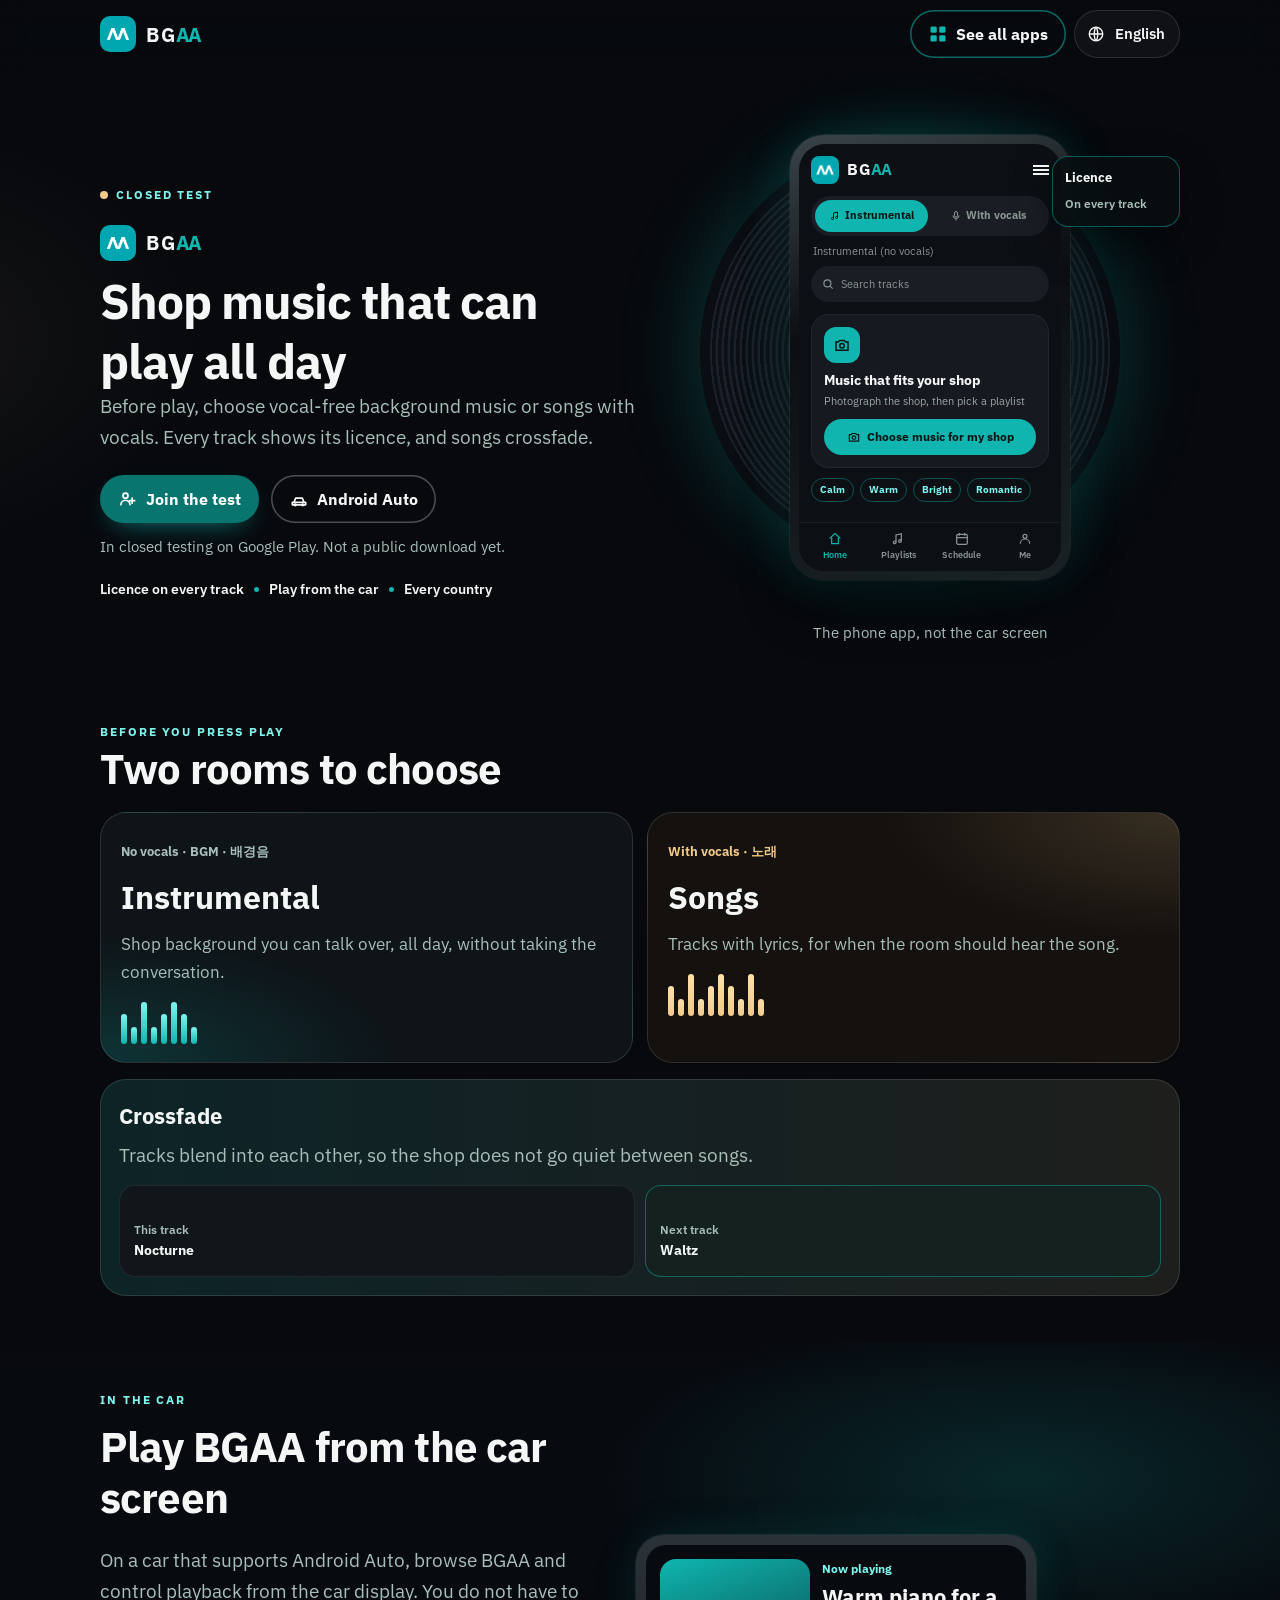
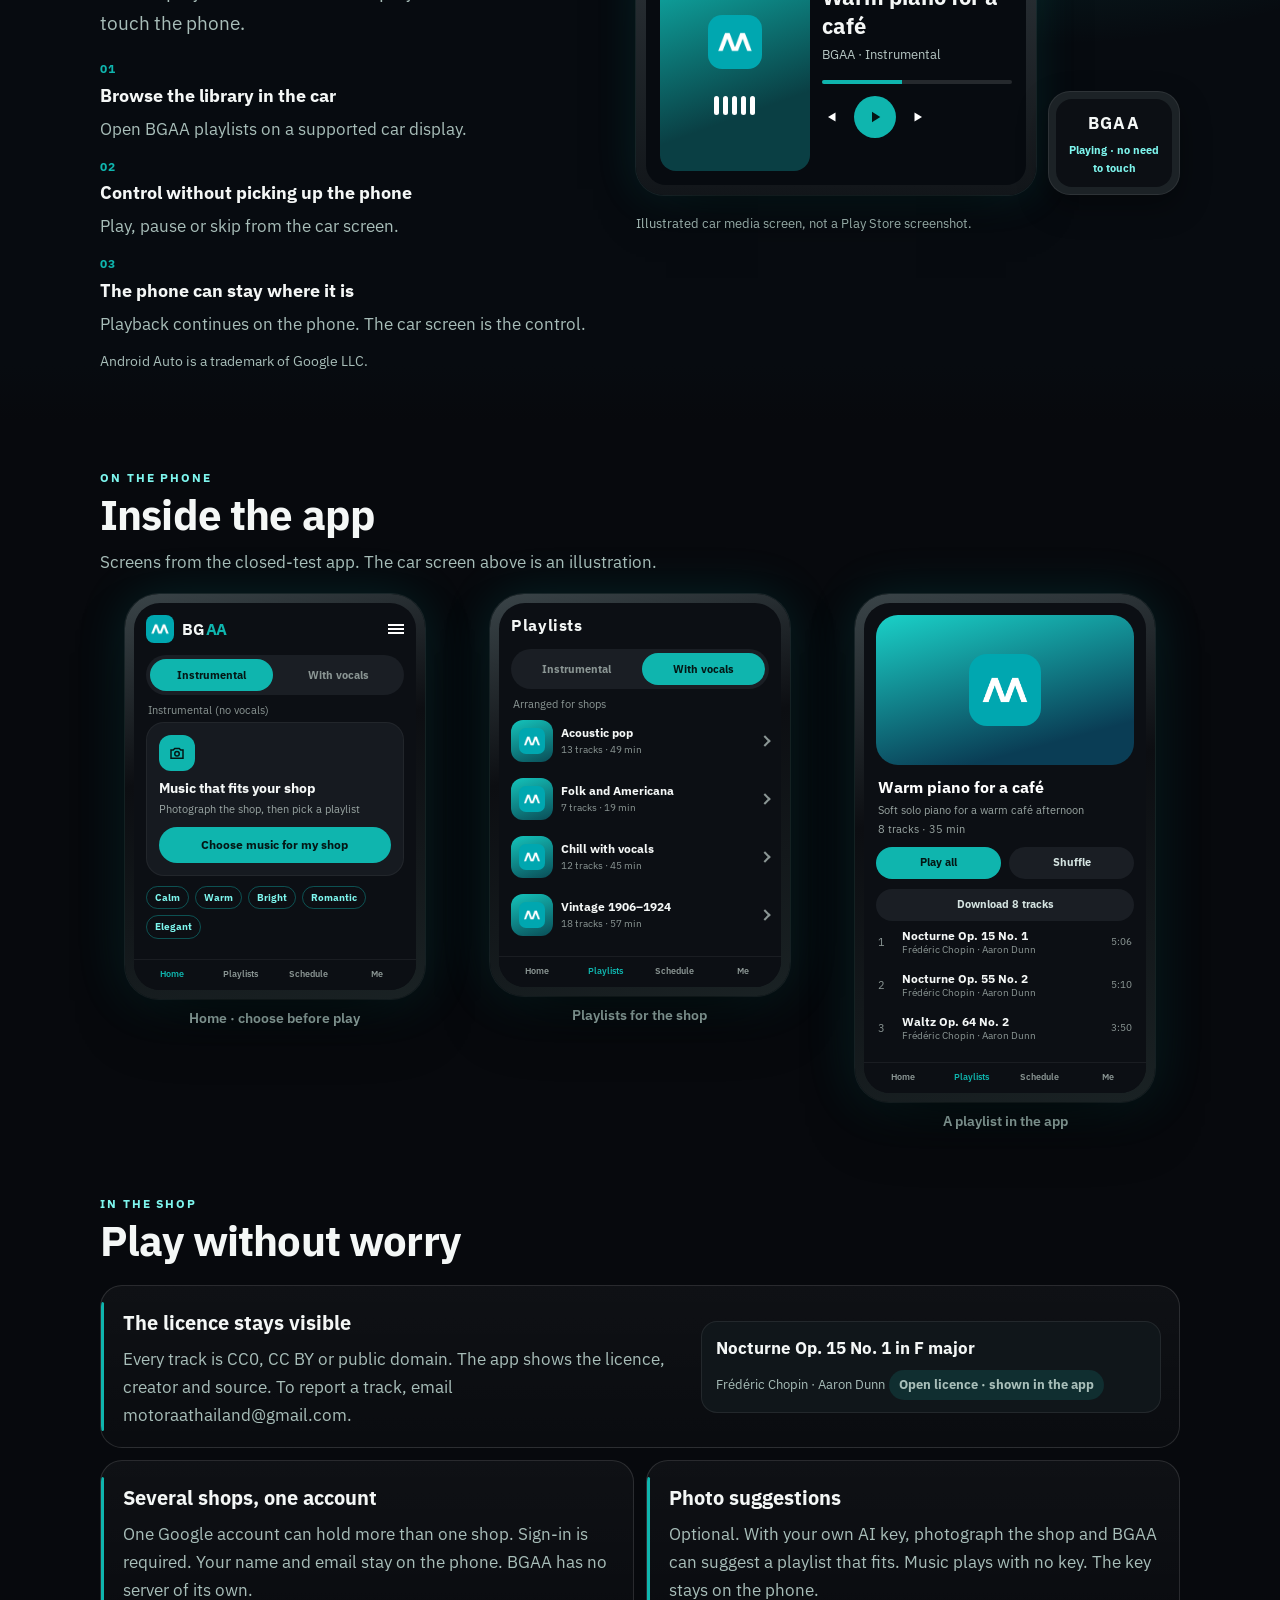
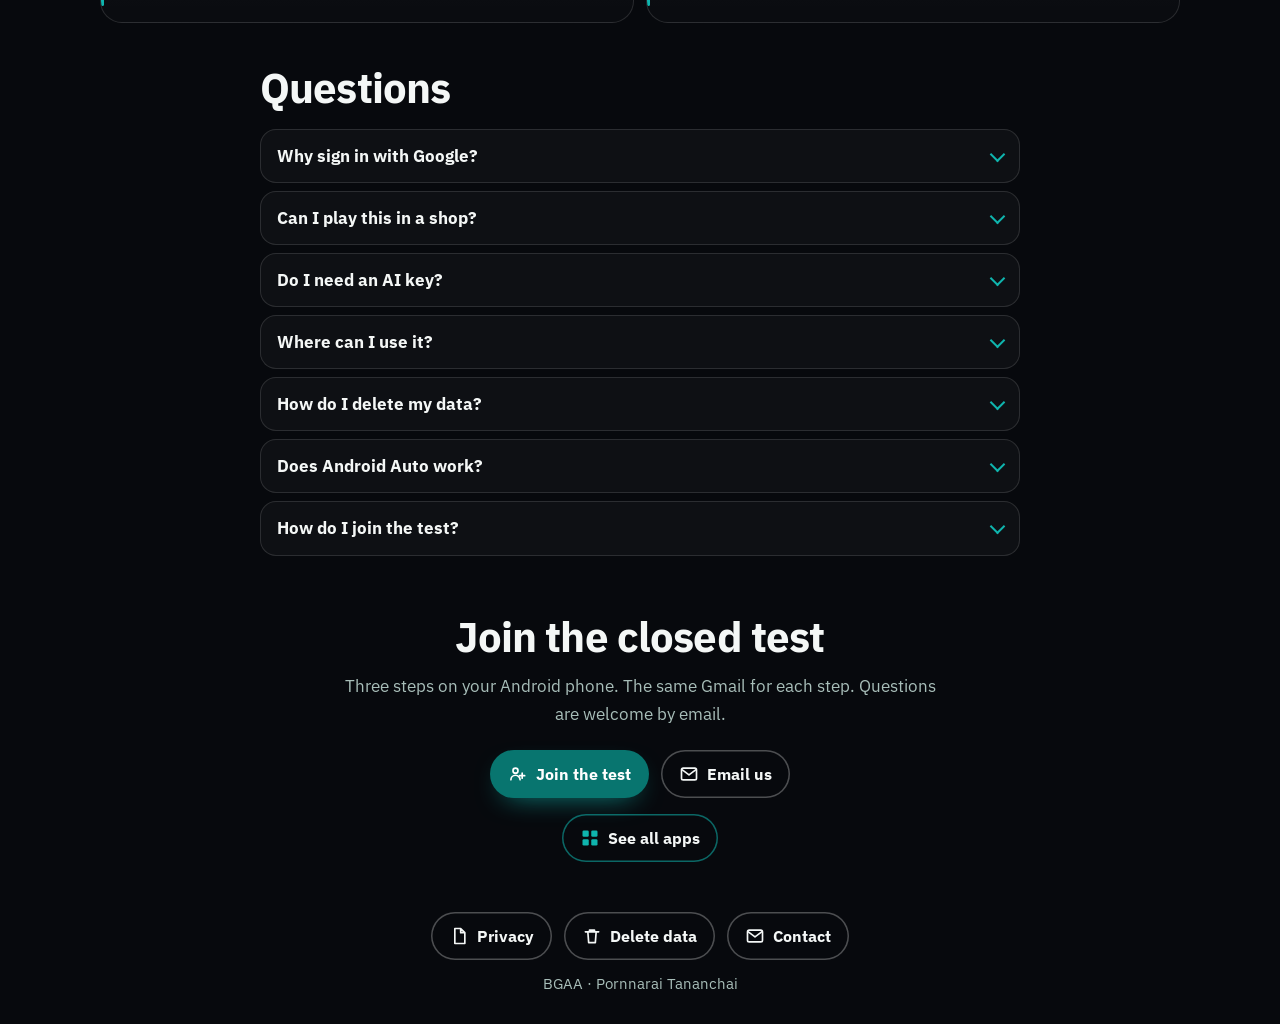
==== index.html @ a7f63259 "Remove advertising copy from the intro and tester pages Drop no-ads chips, the 0 AD feature card, an" ====
<!doctype html>
<html lang="th" data-lang="th">
<head>
<meta charset="utf-8">
<meta name="viewport" content="width=device-width, initial-scale=1, viewport-fit=cover">
<title>BGAA — เพลงพื้นหลังร้านค้า ที่เห็นสัญญาอนุญาตทุกเพลง</title>
<meta name="description" content="BGAA แอป Android ฟรีสำหรับร้านและคาเฟ่ เลือกเพลงไม่มีเสียงร้องหรือเพลงที่มีเสียงร้อง มีครอสเฟด และควบคุมผ่าน Android Auto ได้ ทุกเพลงแสดงสัญญาอนุญาต">
<meta name="robots" content="index, follow">
<meta name="theme-color" content="#07090d">
<meta name="color-scheme" content="dark">
<link rel="canonical" href="https://motoraathailand.github.io/bgaa-site/">
<link rel="alternate" hreflang="th" href="https://motoraathailand.github.io/bgaa-site/?lang=th">
<link rel="alternate" hreflang="en" href="https://motoraathailand.github.io/bgaa-site/?lang=en">
<link rel="alternate" hreflang="ko" href="https://motoraathailand.github.io/bgaa-site/?lang=ko">
<link rel="alternate" hreflang="zh-Hans" href="https://motoraathailand.github.io/bgaa-site/?lang=zh">
<link rel="alternate" hreflang="hi" href="https://motoraathailand.github.io/bgaa-site/?lang=hi">
<link rel="alternate" hreflang="x-default" href="https://motoraathailand.github.io/bgaa-site/">
<meta property="og:type" content="website">
<meta property="og:site_name" content="BGAA">
<meta property="og:title" content="BGAA — เพลงพื้นหลังร้านค้า ที่เห็นสัญญาอนุญาตทุกเพลง">
<meta property="og:description" content="BGAA แอป Android ฟรีสำหรับร้านและคาเฟ่ เลือกเพลงไม่มีเสียงร้องหรือเพลงที่มีเสียงร้อง มีครอสเฟด และควบคุมผ่าน Android Auto ได้ ทุกเพลงแสดงสัญญาอนุญาต">
<meta property="og:url" content="https://motoraathailand.github.io/bgaa-site/">
<meta property="og:image" content="https://motoraathailand.github.io/bgaa-site/img/bgaa-icon-512.png">
<meta property="og:locale" content="th_TH">
<meta name="twitter:card" content="summary">
<meta name="twitter:title" content="BGAA — เพลงพื้นหลังร้านค้า ที่เห็นสัญญาอนุญาตทุกเพลง">
<meta name="twitter:description" content="BGAA แอป Android ฟรีสำหรับร้านและคาเฟ่ ทุกเพลงแสดงสัญญาอนุญาต">
<link rel="icon" href="img/bgaa-icon-512.png" type="image/png" sizes="512x512">
<link rel="apple-touch-icon" href="img/bgaa-icon-1024.png">
<script>
(function(){var L=['th','en','ko','zh','hi'],l='en',x=0,d=document.documentElement,s=null,m=null,a=[],p='',i;try{m=/[?&]lang=([a-z]{2})/i.exec(location.search)}catch(e){}try{s=localStorage.getItem('lang')}catch(e){}try{a=(navigator.languages&&navigator.languages.length)?navigator.languages:[navigator.language||'']}catch(e){}if(m&&L.indexOf(m[1].toLowerCase())>-1){l=m[1].toLowerCase();x=1}else if(s&&L.indexOf(s)>-1){l=s;x=1}else for(i=0;i<a.length;i++){p=String(a[i]||'').toLowerCase().split(/[-_]/)[0];if(L.indexOf(p)>-1){l=p;break}}window.__L=l;window.__LX=x;d.lang=l==='zh'?'zh-Hans':l;d.setAttribute('data-lang',l);if(l!=='th')d.classList.add('pl')})();
</script>
<link rel="stylesheet" href="css/site.css">
<script type="application/ld+json">{"@context":"https://schema.org","@type":"SoftwareApplication","name":"BGAA","applicationCategory":"MultimediaApplication","operatingSystem":"Android","inLanguage":["th","en","ko","zh","hi"],"offers":{"@type":"Offer","price":"0","priceCurrency":"USD"},"author":{"@type":"Person","name":"Pornnarai Tananchai"},"url":"https://motoraathailand.github.io/bgaa-site/","description":"Free Android background music for shops and cafés. Open licences shown on every track."}</script>
</head>
<body data-page="index">
<a class="skip" href="#main" data-t="skip">ข้ามไปยังเนื้อหา</a>
<header class="hd">
  <div class="hd-in">
    <a class="logo" href="./" data-int data-aria="homeAria" aria-label="หน้าแรก BGAA"><img src="img/bgaa-icon-512.png" width="36" height="36" alt=""><span class="wm">BG<span class="aa">AA</span></span></a>
    <div class="hd-r">
      <a class="btn hub" href="https://motoraathailand.github.io/"><svg viewBox="0 0 24 24" aria-hidden="true"><rect x="3" y="3" width="7.5" height="7.5" rx="1.6"/><rect x="13.5" y="3" width="7.5" height="7.5" rx="1.6"/><rect x="3" y="13.5" width="7.5" height="7.5" rx="1.6"/><rect x="13.5" y="13.5" width="7.5" height="7.5" rx="1.6"/></svg><span data-t="hub">ดูแอปทั้งหมด</span></a>
      <label class="lang"><svg viewBox="0 0 24 24" aria-hidden="true"><circle cx="12" cy="12" r="9"/><path d="M3 12h18M12 3c3 3.2 3 14.8 0 18M12 3c-3 3.2-3 14.8 0 18"/></svg>
        <select id="lang" data-aria="langLabel" aria-label="ภาษา"><option value="th">ไทย</option><option value="en">English</option><option value="ko">한국어</option><option value="zh">中文</option><option value="hi">हिन्दी</option></select>
      </label>
    </div>
  </div>
  <div class="progress" aria-hidden="true"><i id="scrollBar"></i></div>
</header>
<main id="main">
<section class="hero">
  <div class="wrap hero-in">
    <div>
      <p class="kicker"><i class="dot" aria-hidden="true"></i><span data-t="freePill">ทดสอบแบบปิด</span></p>
      <div class="logo"><img src="img/bgaa-icon-512.png" width="36" height="36" alt=""><span class="wm">BG<span class="aa">AA</span></span></div>
      <h1 class="punch" data-t="sub">เพลงร้าน ที่เปิดได้ทั้งวัน</h1>
      <p class="lead" data-t="lead">ก่อนเล่น เลือกเพลงไม่มีเสียงร้อง หรือเพลงที่มีเสียงร้อง ทุกเพลงแสดงสัญญาอนุญาต และสลับด้วยครอสเฟด</p>
      <div class="cta">
        <a class="btn" data-int href="join.html"><svg viewBox="0 0 24 24" aria-hidden="true"><circle cx="9" cy="8" r="3"/><path d="M3.5 19a5.5 5.5 0 0 1 11 0"/><path d="M17 11v6M14 14h6"/></svg><span data-t="ctaJoin">ร่วมทดสอบ</span></a>
        <a class="btn ghost" href="#auto"><svg viewBox="0 0 24 24" aria-hidden="true"><path d="M4 16h16v3H4zM6 16l2-5h8l2 5"/><circle cx="7.5" cy="19" r="1"/><circle cx="16.5" cy="19" r="1"/></svg><span data-t="ctaAuto">Android Auto</span></a>
      </div>
      <p class="note" data-t="ctaNote">อยู่ระหว่างทดสอบแบบปิดบน Google Play ยังไม่เปิดให้ดาวน์โหลดทั่วไป</p>
      <p class="meta-row">
        <span data-t="chip2">เห็นสัญญาอนุญาตทุกเพลง</span>
        <span data-t="chip3">เปิดจากหน้าจอรถ</span>
        <span data-t="chip4">ทุกประเทศ</span>
      </p>
    </div>
    <div class="stage">
      <div class="vinyl" aria-hidden="true"></div>
      <div class="float-lic"><b data-t="floatT">สัญญาอนุญาต</b><span data-t="floatS">แสดงทุกเพลง</span></div>
      <div class="device" aria-hidden="true">
        <div class="glass">
          <div class="appbar"><img src="img/bgaa-icon-512.png" alt="" width="28" height="28"><b class="appname">BG<span>AA</span></b><i class="burger"></i></div>
          <div class="seg"><b class="on"><svg viewBox="0 0 24 24"><path d="M9 17V6l8-2v11"/><circle cx="7" cy="17" r="2"/><circle cx="15" cy="15" r="2"/></svg><span data-t="uiBgm">เพลงบรรเลง</span></b><span><svg viewBox="0 0 24 24"><rect x="9" y="3" width="6" height="11" rx="3"/><path d="M6 11a6 6 0 0 0 12 0M12 17v4"/></svg><span data-t="uiSong">เพลงร้อง</span></span></div>
          <p class="ui-sub" data-t="uiSub">เพลงบรรเลง (ไม่มีเสียงร้อง)</p>
          <div class="search"><svg viewBox="0 0 24 24"><circle cx="11" cy="11" r="6"/><path d="M16 16l4 4"/></svg><span data-t="uiSearch">ค้นหาชื่อเพลง</span></div>
          <div class="promo">
            <div class="cam"><svg viewBox="0 0 24 24"><path d="M4 8h3l2-2h6l2 2h3v11H4z"/><circle cx="12" cy="13" r="3"/></svg></div>
            <strong data-t="uiCamH">เพลงที่เข้ากับร้านของคุณ</strong>
            <p data-t="uiCamD">ถ่ายรูปร้าน แล้วเลือกเพลย์ลิสต์ที่เข้ากัน</p>
            <div class="go"><svg viewBox="0 0 24 24"><path d="M4 8h3l2-2h6l2 2h3v11H4z"/><circle cx="12" cy="13" r="3"/></svg><span data-t="uiCamB">เลือกเพลงให้ร้านของฉัน</span></div>
          </div>
          <div class="moods"><i data-t="mood1">สงบ</i><i data-t="mood2">อบอุ่น</i><i data-t="mood3">สดชื่น</i><i data-t="mood4">โรแมนติก</i></div>
          <div class="tabbar">
            <b><svg viewBox="0 0 24 24"><path d="M4 11l8-7 8 7M7 10v9h10v-9"/></svg><span data-t="navHome">หน้าแรก</span></b>
            <span><svg viewBox="0 0 24 24"><path d="M9 17V6l8-2v11"/><circle cx="7" cy="17" r="2"/><circle cx="15" cy="15" r="2"/></svg><span data-t="navPl">เพลย์ลิสต์</span></span>
            <span><svg viewBox="0 0 24 24"><rect x="4" y="5" width="16" height="15" rx="2"/><path d="M8 3v4M16 3v4M4 10h16"/></svg><span data-t="navTime">ตารางเวลา</span></span>
            <span><svg viewBox="0 0 24 24"><circle cx="12" cy="8" r="3"/><path d="M5 19a7 7 0 0 1 14 0"/></svg><span data-t="navMe">ฉัน</span></span>
          </div>
        </div>
      </div>
      <p class="note stage-cap" data-t="heroCap">หน้าแอปบนโทรศัพท์ ไม่ใช่ภาพหน้าจอรถ</p>
    </div>
  </div>
</section>

<section class="modes" id="modes">
  <div class="wrap">
    <p class="kicker" data-t="modeK">ก่อนกดเล่น</p>
    <h2 data-t="modeH">สองห้องให้เลือก</h2>
    <div class="rooms">
      <article class="room bgm live">
        <p class="room-tag" data-t="bgmS">ไม่มีเสียงร้อง · BGM · 배경음</p>
        <h3 data-t="bgmT">เพลงบรรเลง</h3>
        <p data-t="bgmD">พื้นหลังร้านที่คุยทับได้ เปิดทั้งวันโดยไม่แย่งบทสนทนา</p>
        <div class="wave" aria-hidden="true"><i></i><i></i><i></i><i></i><i></i><i></i><i></i><i></i></div>
      </article>
      <article class="room song live">
        <p class="room-tag" data-t="songS">มีเสียงร้อง · 노래</p>
        <h3 data-t="songT">เพลงร้อง</h3>
        <p data-t="songD">เพลงที่มีเนื้อร้อง สำหรับช่วงที่อยากให้ร้านได้ยินตัวเพลงชัด</p>
        <div class="wave" aria-hidden="true"><i></i><i></i><i></i><i></i><i></i><i></i><i></i><i></i><i></i><i></i></div>
      </article>
    </div>
    <div class="xfade">
      <h3 data-t="fadeH">ครอสเฟด</h3>
      <p class="lead" data-t="fadeD">เพลงค่อย ๆ สลับกัน ร้านไม่เงียบระหว่างเปลี่ยนเพลง</p>
      <div class="xf-visual" aria-hidden="true">
        <div class="xf-card out"><span data-t="fadeOut">เพลงนี้</span><b>Nocturne</b></div>
        <div class="xf-card in"><span data-t="fadeIn">เพลงถัดไป</span><b>Waltz</b></div>
      </div>
    </div>
  </div>
</section>

<section class="auto" id="auto">
  <svg class="wheel" viewBox="0 0 200 200" aria-hidden="true"><circle cx="100" cy="100" r="78" fill="none" stroke="rgba(255,255,255,.2)" stroke-width="12"/><circle cx="100" cy="100" r="24" fill="none" stroke="#0fb5ae" stroke-width="8"/><path d="M100 76 V28 M76 100 H28 M124 100 H172" stroke="rgba(255,255,255,.18)" stroke-width="8"/></svg>
  <div class="wrap auto-grid">
    <p class="kicker" data-t="autoK">ในรถ</p>
    <h2 data-t="autoH">เปิด BGAA จากหน้าจอรถ</h2>
    <p class="lead" data-t="autoD">บนรถที่รองรับ Android Auto เลือกเพลงและควบคุมการเล่นจากหน้าจอรถได้ โดยไม่ต้องแตะโทรศัพท์</p>
    <figure class="cockpit">
      <div class="cockpit-stage" aria-hidden="true">
        <div class="unit">
          <div class="screen-auto">
            <div class="unit-art live"><img src="img/bgaa-icon-512.png" alt="" width="54" height="54"><div class="bars"><i></i><i></i><i></i><i></i><i></i></div></div>
            <div>
              <p class="unit-k" data-t="autoNow">กำลังเล่น</p>
              <p class="unit-title" data-t="autoTrack">เปียโนอุ่น ๆ สำหรับคาเฟ่</p>
              <p class="unit-by" data-t="autoBy">BGAA · เพลงบรรเลง</p>
              <div class="scrub"><i></i></div>
              <div class="transport">
                <svg viewBox="0 0 24 24"><path d="M18 6 L8 12 L18 18z"/></svg>
                <b><svg viewBox="0 0 24 24"><path d="M8 5v14l11-7z"/></svg></b>
                <svg viewBox="0 0 24 24"><path d="M6 6l10 6-10 6z"/></svg>
              </div>
            </div>
          </div>
        </div>
        <div class="pocket">
          <div class="pocket-screen"><b>BGAA</b><span data-t="autoPocket">เล่นอยู่ · ไม่ต้องแตะ</span></div>
        </div>
      </div>
      <figcaption data-t="autoCap">ภาพประกอบหน้าจอสื่อในรถ ไม่ใช่ภาพหน้าจอจาก Play</figcaption>
    </figure>
    <ol class="auto-points">
      <li><h3 data-t="auto1t">เลือกจากคลังในรถ</h3><p data-t="auto1d">เปิดรายการเพลง BGAA บนหน้าจอรถที่รองรับ</p></li>
      <li><h3 data-t="auto2t">ควบคุมโดยไม่จับโทรศัพท์</h3><p data-t="auto2d">เล่น หยุด หรือข้ามเพลงจากหน้าจอรถ</p></li>
      <li><h3 data-t="auto3t">โทรศัพท์อยู่กับที่ได้</h3><p data-t="auto3d">แอปเล่นต่อบนเครื่อง หน้าจอรถเป็นที่ควบคุม</p></li>
    </ol>
    <p class="tm" data-t="autoTm">Android Auto เป็นเครื่องหมายการค้าของ Google LLC</p>
  </div>
</section>

<section class="shots" id="app">
  <div class="wrap">
    <p class="kicker" data-t="shotK">บนโทรศัพท์</p>
    <h2 data-t="shotH">หน้าตาในแอป</h2>
    <p class="subh" data-t="shotNote">หน้าจอจากแอปทดสอบแบบปิด หน้าจอรถด้านบนเป็นภาพประกอบ</p>
    <div class="shot-row">
      <figure>
        <div class="device" aria-hidden="true">
          <div class="glass">
            <div class="appbar"><img src="img/bgaa-icon-512.png" alt="" width="28" height="28"><b class="appname">BG<span>AA</span></b><i class="burger"></i></div>
            <div class="seg"><b class="on"><span data-t="uiBgm">เพลงบรรเลง</span></b><span data-t="uiSong">เพลงร้อง</span></div>
            <p class="ui-sub" data-t="uiSub">เพลงบรรเลง (ไม่มีเสียงร้อง)</p>
            <div class="promo">
              <div class="cam"><svg viewBox="0 0 24 24"><path d="M4 8h3l2-2h6l2 2h3v11H4z"/><circle cx="12" cy="13" r="3"/></svg></div>
              <strong data-t="uiCamH">เพลงที่เข้ากับร้านของคุณ</strong>
              <p data-t="uiCamD">ถ่ายรูปร้าน แล้วเลือกเพลย์ลิสต์ที่เข้ากัน</p>
              <div class="go"><span data-t="uiCamB">เลือกเพลงให้ร้านของฉัน</span></div>
            </div>
            <div class="moods"><i data-t="mood1">สงบ</i><i data-t="mood2">อบอุ่น</i><i data-t="mood3">สดชื่น</i><i data-t="mood4">โรแมนติก</i><i data-t="mood5">สง่างาม</i></div>
            <div class="tabbar">
              <b><span data-t="navHome">หน้าแรก</span></b>
              <span data-t="navPl">เพลย์ลิสต์</span>
              <span data-t="navTime">ตารางเวลา</span>
              <span data-t="navMe">ฉัน</span>
            </div>
          </div>
        </div>
        <figcaption data-t="s1cap">หน้าแรก · เลือกก่อนเล่น</figcaption>
      </figure>
      <figure>
        <div class="device" aria-hidden="true">
          <div class="glass">
            <div class="appbar"><b class="appname" data-t="navPl">เพลย์ลิสต์</b></div>
            <div class="seg"><span data-t="uiBgm">เพลงบรรเลง</span><b class="on" data-t="uiSong">เพลงร้อง</b></div>
            <p class="pl-k" data-t="uiFor">จัดไว้สำหรับร้านค้า</p>
            <div class="pl-row"><div class="pl-ico"><img src="img/bgaa-icon-512.png" alt=""></div><div><b data-t="pl1t">อะคูสติกป๊อป</b><span data-t="pl1m">13 เพลง · 49 นาที</span></div><i class="chev"></i></div>
            <div class="pl-row"><div class="pl-ico"><img src="img/bgaa-icon-512.png" alt=""></div><div><b data-t="pl2t">โฟล์กและอเมริกานา</b><span data-t="pl2m">7 เพลง · 19 นาที</span></div><i class="chev"></i></div>
            <div class="pl-row"><div class="pl-ico"><img src="img/bgaa-icon-512.png" alt=""></div><div><b data-t="pl3t">ชิลมีเสียงร้อง</b><span data-t="pl3m">12 เพลง · 45 นาที</span></div><i class="chev"></i></div>
            <div class="pl-row"><div class="pl-ico"><img src="img/bgaa-icon-512.png" alt=""></div><div><b data-t="pl4t">วินเทจ 1906–1924</b><span data-t="pl4m">18 เพลง · 57 นาที</span></div><i class="chev"></i></div>
            <div class="tabbar">
              <span data-t="navHome">หน้าแรก</span>
              <b data-t="navPl">เพลย์ลิสต์</b>
              <span data-t="navTime">ตารางเวลา</span>
              <span data-t="navMe">ฉัน</span>
            </div>
          </div>
        </div>
        <figcaption data-t="s2cap">เพลย์ลิสต์สำหรับร้าน</figcaption>
      </figure>
      <figure>
        <div class="device" aria-hidden="true">
          <div class="glass">
            <div class="coverlg"><img src="img/bgaa-icon-512.png" alt=""></div>
            <div class="det">
              <h3 data-t="detH">เปียโนอุ่น ๆ สำหรับคาเฟ่</h3>
              <p data-t="detS">โซโลเปียโนนุ่ม ๆ สำหรับบ่ายในคาเฟ่</p>
              <p data-t="detM">8 เพลง · 35 นาที</p>
            </div>
            <div class="det-actions"><span data-t="detPlay">เล่นทั้งหมด</span><span data-t="detShuf">สุ่มเพลง</span></div>
            <div class="dl" data-t="detDl">ดาวน์โหลด 8 เพลง</div>
            <div class="track"><em>1</em><div><b>Nocturne Op. 15 No. 1</b><span>Frédéric Chopin · Aaron Dunn</span></div><i>5:06</i></div>
            <div class="track"><em>2</em><div><b>Nocturne Op. 55 No. 2</b><span>Frédéric Chopin · Aaron Dunn</span></div><i>5:10</i></div>
            <div class="track"><em>3</em><div><b>Waltz Op. 64 No. 2</b><span>Frédéric Chopin · Aaron Dunn</span></div><i>3:50</i></div>
            <div class="tabbar">
              <span data-t="navHome">หน้าแรก</span>
              <b data-t="navPl">เพลย์ลิสต์</b>
              <span data-t="navTime">ตารางเวลา</span>
              <span data-t="navMe">ฉัน</span>
            </div>
          </div>
        </div>
        <figcaption data-t="s3cap">รายการเพลงและสัญญาอนุญาตในแอป</figcaption>
      </figure>
    </div>
  </div>
</section>

<section class="rail" id="features">
  <div class="wrap">
    <p class="kicker" data-t="railK">ในร้าน</p>
    <h2 data-t="railH">เปิดเพลงได้สบายใจ</h2>
    <div class="rail-grid">
      <article class="span">
        <div>
          <h3 data-t="r1t">เห็นสัญญาอนุญาตชัด</h3>
          <p data-t="r1d">ทุกเพลงเป็น CC0, CC BY หรือสาธารณสมบัติ แอปแสดงสัญญาอนุญาต ผู้สร้างสรรค์ และแหล่งที่มา พบปัญหา ส่งอีเมลมาที่ motoraathailand@gmail.com</p>
        </div>
        <div class="sample">
          <b>Nocturne Op. 15 No. 1 in F major</b>
          <span>Frédéric Chopin · Aaron Dunn</span>
          <span class="pill-lic" data-t="licKind">สัญญาอนุญาตแบบเปิด · แสดงในแอป</span>
        </div>
      </article>
      <article>
        <h3 data-t="r2t">หลายร้าน บัญชีเดียว</h3>
        <p data-t="r2d">บัญชี Google หนึ่งบัญชีเก็บได้มากกว่าหนึ่งร้าน ต้องเข้าสู่ระบบก่อนใช้ ชื่อและอีเมลอยู่บนโทรศัพท์ BGAA ไม่มีเซิร์ฟเวอร์ของเราเอง</p>
      </article>
      <article>
        <h3 data-t="r3t">ถ่ายรูปแนะนำเพลง</h3>
        <p data-t="r3d">ไม่บังคับ ถ้าใส่คีย์ AI ของตัวเอง ถ่ายรูปร้านแล้วให้แอปแนะนำเพลย์ลิสต์ที่เข้ากัน ไม่มีคีย์ก็เปิดเพลงได้ คีย์อยู่บนโทรศัพท์</p>
      </article>
    </div>
  </div>
</section>

<section class="faq" id="faq">
  <div class="wrap">
    <h2 data-t="faqH">คำถามที่พบบ่อย</h2>
    <div class="faqs">
      <details><summary data-t="q2">ทำไมต้องเข้าสู่ระบบด้วย Google</summary><p data-t="a2">ต้องเข้าสู่ระบบ เพื่อระบุตัวคุณในแอป และให้บัญชีเดียวเก็บได้หลายร้าน ชื่อและอีเมลอยู่บนโทรศัพท์ เราไม่มีเซิร์ฟเวอร์ที่เก็บข้อมูลนี้</p></details>
      <details><summary data-t="q3">เปิดในร้านได้ไหม</summary><p data-t="a3">ทุกเพลงอยู่ภายใต้สัญญาอนุญาตแบบเปิด (CC0, CC BY หรือสาธารณสมบัติ) แอปแสดงสัญญาอนุญาต ผู้สร้างสรรค์ และแหล่งที่มา เพลง CC BY ต้องการการให้เครดิต และแอปแสดงเครดิตนั้น</p></details>
      <details><summary data-t="q4">ต้องมีคีย์ AI ไหม</summary><p data-t="a4">ไม่ต้อง เปิดเพลงได้โดยไม่มีคีย์ การแนะนำจากรูปเป็นทางเลือก และใช้คีย์ที่คุณใส่เอง (Google Gemini, Groq หรือ OpenRouter)</p></details>
      <details><summary data-t="q5">ใช้ได้ที่ไหนบ้าง</summary><p data-t="a5">โทรศัพท์ Android ในทุกประเทศ การทดสอบไม่ได้จำกัดแค่ประเทศไทย ยังไม่มีแอปสำหรับ iPhone</p></details>
      <details><summary data-t="q6">ลบข้อมูลอย่างไร</summary><p data-t="a6">ในแอป: ฉัน → ลบข้อมูลทั้งหมดในโทรศัพท์นี้ แล้วออกจากระบบ จะถอนสิทธิ์บัญชี Google ที่ myaccount.google.com/permissions ก็ได้</p></details>
      <details><summary data-t="q7">Android Auto ใช้ได้ไหม</summary><p data-t="a7">รุ่นนี้รองรับสื่อ Android Auto สำหรับควบคุมการเล่นบนหน้าจอรถที่รองรับ Android Auto เป็นเครื่องหมายการค้าของ Google LLC</p></details>
      <details><summary data-t="q8">ร่วมทดสอบอย่างไร</summary><p data-t="a8">สามขั้นตอน ด้วย Gmail เดียวกัน: เข้ากลุ่ม Google Group, กดเป็นผู้ทดสอบ, แล้วติดตั้งจาก Google Play ถ้าเป็นไปได้ช่วยเก็บแอปไว้ 14 วัน</p></details>
    </div>
  </div>
</section>

<section class="final">
  <div class="wrap">
    <h2 data-t="finalH">ร่วมทดสอบแบบปิด</h2>
    <p data-t="finalP">สามขั้นตอนบนโทรศัพท์ Android ใช้ Gmail เดียวกันทุกขั้น มีคำถาม ส่งอีเมลหาเราได้</p>
    <div class="cta">
      <a class="btn" data-int href="join.html"><svg viewBox="0 0 24 24" aria-hidden="true"><circle cx="9" cy="8" r="3"/><path d="M3.5 19a5.5 5.5 0 0 1 11 0"/><path d="M17 11v6M14 14h6"/></svg><span data-t="ctaJoin">ร่วมทดสอบ</span></a>
      <a class="btn ghost" href="mailto:motoraathailand@gmail.com"><svg viewBox="0 0 24 24" aria-hidden="true"><rect x="3" y="5" width="18" height="14" rx="2"/><path d="M4 7l8 6 8-6"/></svg><span data-t="mail">ส่งอีเมล</span></a>
    </div>
    <div class="hubrow">
      <a class="btn hub" href="https://motoraathailand.github.io/"><svg viewBox="0 0 24 24" aria-hidden="true"><rect x="3" y="3" width="7.5" height="7.5" rx="1.6"/><rect x="13.5" y="3" width="7.5" height="7.5" rx="1.6"/><rect x="3" y="13.5" width="7.5" height="7.5" rx="1.6"/><rect x="13.5" y="13.5" width="7.5" height="7.5" rx="1.6"/></svg><span data-t="hub">ดูแอปทั้งหมด</span></a>
    </div>
  </div>
</section>
</main>
<footer class="ft">
  <div class="wrap">
    <div class="cta">
      <a class="btn ghost" data-int href="privacy/"><svg viewBox="0 0 24 24" aria-hidden="true"><path d="M7 3h7l5 5v13H7zM14 3v5h5"/></svg><span data-t="privacy">นโยบายส่วนตัว</span></a>
      <a class="btn ghost" data-int href="delete-account/"><svg viewBox="0 0 24 24" aria-hidden="true"><path d="M4 7h16M9 7V5h6v2M7 7l1 13h8l1-13"/></svg><span data-t="del">ลบข้อมูล</span></a>
      <a class="btn ghost" href="mailto:motoraathailand@gmail.com"><svg viewBox="0 0 24 24" aria-hidden="true"><rect x="3" y="5" width="18" height="14" rx="2"/><path d="M4 7l8 6 8-6"/></svg><span data-t="contact">ติดต่อ</span></a>
    </div>
    <p class="made" data-t="made">BGAA · Pornnarai Tananchai</p>
  </div>
</footer>
<script src="js/strings.js"></script>
<script src="js/site.js"></script>
</body>
</html>
---- css/site.css ----
/* BGAA — night café / night drive.
   Ink ground, teal #0fb5ae glow, vinyl and EQ. Dark only.
   Thai-first HTML; other languages swap in via js/site.js.
   Motion is transform/opacity and turns off under prefers-reduced-motion. */
@font-face{font-family:"IBM Plex Sans";font-display:swap;font-weight:400;src:url(../fonts/ibm-plex-sans-latin-400-normal.woff2) format("woff2");unicode-range:U+0000-00FF,U+0131,U+0152-0153,U+02BB-02BC,U+02C6,U+02DA,U+02DC,U+2000-206F,U+20AC,U+2122,U+2190-2193,U+2212,U+2215,U+FEFF,U+FFFD}
@font-face{font-family:"IBM Plex Sans";font-display:swap;font-weight:600;src:url(../fonts/ibm-plex-sans-latin-600-normal.woff2) format("woff2");unicode-range:U+0000-00FF,U+0131,U+0152-0153,U+02BB-02BC,U+02C6,U+02DA,U+02DC,U+2000-206F,U+20AC,U+2122,U+2190-2193,U+2212,U+2215,U+FEFF,U+FFFD}
@font-face{font-family:"IBM Plex Sans";font-display:swap;font-weight:700;src:url(../fonts/ibm-plex-sans-latin-700-normal.woff2) format("woff2");unicode-range:U+0000-00FF,U+0131,U+0152-0153,U+02BB-02BC,U+02C6,U+02DA,U+02DC,U+2000-206F,U+20AC,U+2122,U+2190-2193,U+2212,U+2215,U+FEFF,U+FFFD}
@font-face{font-family:"IBM Plex Sans Thai";font-display:swap;font-weight:400;src:url(../fonts/ibm-plex-sans-thai-thai-400-normal.woff2) format("woff2");unicode-range:U+0E01-0E5B,U+200C-200D,U+25CC}
@font-face{font-family:"IBM Plex Sans Thai";font-display:swap;font-weight:600;src:url(../fonts/ibm-plex-sans-thai-thai-600-normal.woff2) format("woff2");unicode-range:U+0E01-0E5B,U+200C-200D,U+25CC}
@font-face{font-family:"IBM Plex Sans Thai";font-display:swap;font-weight:700;src:url(../fonts/ibm-plex-sans-thai-thai-700-normal.woff2) format("woff2");unicode-range:U+0E01-0E5B,U+200C-200D,U+25CC}

:root{
  --acc:#0fb5ae; --acc-d:#08756f; --acc-ink:#041614; --glow:#7ef6ee;
  --ink:#f4f7f6; --muted:#a8beb9; --line:rgba(255,255,255,.12);
  --bg:#07090d; --card:rgba(16,22,26,.72); --lamp:#f0c98a;
  --hd:68px; --ease:cubic-bezier(.22,1,.36,1);
  --font:"IBM Plex Sans","IBM Plex Sans Thai","Noto Sans Thai","Noto Sans KR","Noto Sans SC","Noto Sans Devanagari",system-ui,-apple-system,"Segoe UI",sans-serif;
  color-scheme:dark;
}
*{box-sizing:border-box}
html{scroll-behavior:smooth;scroll-padding-top:calc(var(--hd) + 16px);-webkit-text-size-adjust:100%}
body{
  margin:0;color:var(--ink);font:17px/1.65 var(--font);-webkit-font-smoothing:antialiased;overflow-wrap:break-word;
  background:
    radial-gradient(920px 520px at 100% -8%, rgba(15,181,174,.16), transparent 58%),
    radial-gradient(680px 420px at -12% 8%, rgba(240,201,138,.07), transparent 52%),
    var(--bg);
}
html[data-lang=th] body{font-family:"IBM Plex Sans Thai","IBM Plex Sans","Noto Sans Thai",system-ui,sans-serif;line-height:1.75}
html[data-lang=ko] body{font-family:"IBM Plex Sans","Apple SD Gothic Neo","Malgun Gothic","Noto Sans KR","Noto Sans CJK KR",system-ui,sans-serif;letter-spacing:-.01em;word-break:keep-all}
html[data-lang=zh] body{font-family:"IBM Plex Sans","PingFang SC","Noto Sans SC","Noto Sans CJK SC","Microsoft YaHei",system-ui,sans-serif}
html[data-lang=hi] body{font-family:"IBM Plex Sans","Noto Sans Devanagari","Nirmala UI",system-ui,sans-serif;line-height:1.75}
img,svg{display:block;max-width:100%}
h1,h2,h3,p,ul,ol,figure{margin:0}
a{color:var(--glow)}
button,select{font:inherit;color:inherit}
::selection{background:var(--acc);color:var(--acc-ink)}
.wrap{width:100%;max-width:1120px;margin:0 auto;padding:0 20px}
.skip{position:absolute;left:12px;top:-64px;z-index:80;background:var(--ink);color:var(--bg);padding:8px 14px;border-radius:12px;text-decoration:none}
.skip:focus{top:8px}
:focus-visible{outline:3px solid var(--glow);outline-offset:3px;border-radius:10px}

.hd{position:sticky;top:0;z-index:40;background:rgba(7,9,13,.78);-webkit-backdrop-filter:blur(16px) saturate(1.3);backdrop-filter:blur(16px) saturate(1.3);border-bottom:1px solid transparent}
.hd.scrolled{border-bottom-color:var(--line)}
.hd-in{min-height:var(--hd);max-width:1120px;margin:0 auto;padding:8px 20px;display:flex;align-items:center;justify-content:space-between;gap:10px;flex-wrap:wrap}
.logo{display:flex;align-items:center;gap:10px;color:var(--ink);text-decoration:none;font-weight:700;font-size:20px;letter-spacing:.08em;min-height:48px}
.logo img{width:36px;height:36px;border-radius:10px}
.wm .aa{letter-spacing:-.12em;color:var(--acc)}
.hd-r{display:flex;align-items:center;gap:8px;flex-wrap:wrap}
.lang{display:flex;align-items:center;gap:6px;min-height:48px;padding:0 10px 0 12px;border-radius:999px;background:rgba(255,255,255,.04);border:1px solid var(--line);color:var(--ink)}
.lang svg{width:18px;height:18px;flex:none;fill:none;stroke:currentColor;stroke-width:1.8}
.lang select{appearance:none;-webkit-appearance:none;border:0;background:transparent;color:inherit;font-weight:600;font-size:15px;padding:6px 4px;max-width:9.2rem;cursor:pointer}
.lang select:focus{outline:none}
.progress{height:3px;background:transparent}
.progress i{display:block;height:100%;width:100%;background:linear-gradient(90deg,var(--acc),var(--glow));transform:scaleX(0);transform-origin:0 50%}

.btn{display:inline-flex;align-items:center;justify-content:center;gap:8px;min-height:48px;padding:10px 18px;border:0;border-radius:999px;background:var(--acc-d);color:#fff;font-weight:700;font-size:16px;line-height:1.25;text-decoration:none;cursor:pointer;text-align:center;box-shadow:0 10px 28px -14px rgba(15,181,174,.9)}
.btn:hover{background:#0a655f}
.btn:active{transform:scale(.98)}
.btn svg{width:20px;height:20px;flex:none;fill:none;stroke:currentColor;stroke-width:2;stroke-linecap:round;stroke-linejoin:round}
.btn.ghost{background:transparent;color:var(--ink);box-shadow:inset 0 0 0 1.5px rgba(255,255,255,.28)}
.btn.ghost:hover{background:rgba(255,255,255,.05)}
.btn.hub{background:transparent;color:var(--ink);box-shadow:inset 0 0 0 1.5px rgba(15,181,174,.55)}
.btn.hub:hover{background:rgba(15,181,174,.12)}
.btn.hub svg{fill:var(--acc);stroke:none}
.btn.soft{background:rgba(255,255,255,.06);color:var(--ink);box-shadow:inset 0 0 0 1.5px var(--line)}
.btn.soft:hover{background:rgba(255,255,255,.1)}

.kicker{display:inline-flex;align-items:center;gap:8px;color:var(--glow);font-weight:700;font-size:13px}
html[data-lang=en] .kicker{letter-spacing:.16em;text-transform:uppercase;font-size:12px}
.kicker .dot{width:8px;height:8px;border-radius:50%;background:var(--lamp);box-shadow:0 0 0 0 rgba(240,201,138,.7);animation:pulse 2.4s var(--ease) infinite}
h1,h2{font-weight:700;letter-spacing:-.02em;line-height:1.2}
h2{font-size:clamp(28px,4.6vw,42px)}
.lead{color:var(--muted);font-size:clamp(17px,2.2vw,19px);max-width:40rem}
.subh{margin-top:8px;color:var(--muted);max-width:40rem}

.hero{position:relative;padding:28px 0 36px;overflow:hidden}
.hero-in{position:relative;display:grid;gap:28px;align-items:center}
.hero .logo{margin-top:12px}
.punch{margin-top:4px;font-size:clamp(30px,5.4vw,48px);line-height:1.25;max-width:16ch}
html[data-lang=th] .punch,html[data-lang=hi] .punch{line-height:1.4}
.cta{display:flex;flex-wrap:wrap;gap:12px;margin-top:22px;align-items:center}
.note{margin-top:12px;color:var(--muted);font-size:15px}
.meta-row{display:flex;flex-wrap:wrap;gap:8px 0;margin-top:18px;padding:0;color:var(--ink);font-size:14px;font-weight:600}
.meta-row span{display:inline-flex;align-items:center}
.meta-row span+span::before{content:"";width:5px;height:5px;border-radius:50%;background:var(--acc);margin:0 10px}

.stage{position:relative;min-height:540px;display:grid;place-items:center}
.vinyl{position:absolute;width:min(420px,92%);aspect-ratio:1;left:4%;top:4%;border-radius:50%;z-index:0;
  background:
    radial-gradient(circle at 50% 50%, #12161c 0 27%, #0fb5ae 27.6% 30%, #10141a 30.6% 34%, transparent 34.4%),
    repeating-radial-gradient(circle at 50% 50%, #1a2128 0 2px, #0c1016 3px 6px);
  box-shadow:0 0 80px rgba(15,181,174,.28), inset 0 0 0 10px #0a0d12;
  animation:spin 72s linear infinite}
.vinyl::after{content:"";position:absolute;inset:42%;border-radius:50%;background:radial-gradient(circle at 40% 35%, #146e69, #06211f 70%);box-shadow:inset 0 0 0 2px rgba(255,255,255,.2)}
.device{position:relative;z-index:1;width:min(100%,280px);padding:9px;border-radius:34px;background:linear-gradient(165deg,#3a4448,#0c0e12 40%,#1a2224);box-shadow:0 30px 70px -28px rgba(0,0,0,.85), 0 0 0 1px rgba(255,255,255,.08), 0 0 50px rgba(15,181,174,.16)}
.glass{background:#0c0f14;border-radius:26px;overflow:hidden;color:#f4f7f6;font-size:12px;line-height:1.35;display:flex;flex-direction:column}
.glass .appbar{display:flex;align-items:center;gap:8px;padding:12px 12px 8px}
.glass .appbar img{width:28px;height:28px;border-radius:8px}
.appname{font-weight:700;letter-spacing:.04em;font-size:16px}
.appname span{color:var(--acc);letter-spacing:-.08em}
.burger{margin-left:auto;width:16px;height:10px;border-top:2px solid #fff;border-bottom:2px solid #fff;position:relative}
.burger::after{content:"";position:absolute;left:0;right:0;top:2px;border-top:2px solid #fff}
.seg{margin:4px 12px 0;display:grid;grid-template-columns:1fr 1fr;gap:4px;padding:4px;border-radius:999px;background:#1a1e24}
.seg > b,.seg > span{display:flex;align-items:center;justify-content:center;gap:4px;min-height:32px;border-radius:999px;font-size:11px;font-weight:700;color:#8b9694;text-align:center;padding:4px}
.seg .on{background:var(--acc);color:#041614}
.seg svg{width:12px;height:12px;stroke:currentColor;fill:none;stroke-width:2}
.ui-sub{padding:8px 14px 0;color:#8b9694;font-size:11px}
.search{margin:8px 12px;display:flex;align-items:center;gap:6px;min-height:36px;padding:0 10px;border-radius:999px;background:#1a1e24;color:#8b9694;font-size:11px}
.search svg{width:14px;height:14px;stroke:currentColor;fill:none;stroke-width:2;flex:none}
.promo{margin:4px 12px 0;padding:12px;border-radius:18px;background:#161a20;border:1px solid rgba(255,255,255,.05)}
.cam{width:36px;height:36px;border-radius:12px;background:var(--acc);display:grid;place-items:center;margin-bottom:8px}
.cam svg{width:18px;height:18px;stroke:#041614;fill:none;stroke-width:2}
.promo strong{display:block;font-size:14px;line-height:1.35}
.promo p{margin-top:4px;color:#9aa6a3;font-size:11px}
.promo .go{margin-top:10px;display:flex;align-items:center;justify-content:center;gap:6px;min-height:36px;border-radius:999px;background:var(--acc);color:#041614;font-weight:700;font-size:12px}
.promo .go svg{width:14px;height:14px;stroke:currentColor;fill:none;stroke-width:2}
.moods{display:flex;flex-wrap:wrap;gap:6px;padding:10px 12px 8px}
.moods i{font-style:normal;font-size:10px;font-weight:700;color:var(--glow);border:1px solid rgba(15,181,174,.4);border-radius:999px;padding:4px 8px}
.tabbar{margin-top:12px;display:grid;grid-template-columns:repeat(4,1fr);padding:8px 4px 10px;border-top:1px solid rgba(255,255,255,.06);background:#0c0f14;text-align:center}
.tabbar > b,.tabbar > span{display:flex;flex-direction:column;align-items:center;gap:2px;font-size:9px;font-weight:600;color:#8b9694}
.tabbar > b{color:var(--acc)}
.tabbar svg{width:16px;height:16px;stroke:currentColor;fill:none;stroke-width:1.8}
.float-lic{position:absolute;z-index:2;right:0;top:36px;padding:10px 12px;border-radius:16px;background:rgba(8,14,16,.88);border:1px solid rgba(15,181,174,.45);box-shadow:0 16px 40px rgba(0,0,0,.4);min-width:128px}
.float-lic b{display:block;font-size:13px}
.float-lic span{color:var(--muted);font-size:12px;font-weight:600}

.modes{padding:28px 0 10px}
.rooms{display:grid;gap:14px;margin-top:18px}
.room{position:relative;overflow:hidden;padding:22px 20px 18px;border-radius:26px;border:1px solid var(--line);background:#0e1418;min-height:180px}
.room.bgm{background:
  radial-gradient(420px 180px at 0% 100%, rgba(15,181,174,.2), transparent 70%), #0e1418}
.room.song{background:
  radial-gradient(420px 180px at 100% 0%, rgba(240,201,138,.16), transparent 70%), #14110e}
.room-tag{color:var(--glow);font-size:13px;font-weight:700}
.room.song .room-tag{color:var(--lamp)}
.room h3{margin-top:8px;font-size:clamp(24px,4vw,32px)}
.room p{margin-top:6px;color:var(--muted);max-width:36rem}
.wave{display:flex;align-items:flex-end;gap:4px;height:42px;margin-top:16px}
.wave i{display:block;width:6px;border-radius:99px;background:linear-gradient(var(--glow),var(--acc));height:40%;transform-origin:50% 100%}
.room.song .wave i{background:linear-gradient(#ffe1a8,var(--lamp))}
.wave i:nth-child(odd){height:70%}
.wave i:nth-child(3n){height:100%}
.room.live .wave i{animation:eq 1.15s ease-in-out infinite}
.room.live .wave i:nth-child(2){animation-delay:.1s}
.room.live .wave i:nth-child(3){animation-delay:.2s}
.room.live .wave i:nth-child(4){animation-delay:.05s}
.room.live .wave i:nth-child(5){animation-delay:.18s}
.room.live .wave i:nth-child(6){animation-delay:.28s}
.room.live .wave i:nth-child(7){animation-delay:.12s}

.xfade{margin-top:16px;padding:18px;border-radius:26px;border:1px solid var(--line);background:
  linear-gradient(90deg, rgba(15,181,174,.12), rgba(240,201,138,.08)), #0c1014}
.xfade h3{font-size:22px}
.xfade .lead{margin-top:6px}
.xf-visual{position:relative;display:grid;grid-template-columns:1fr 1fr;gap:10px;margin-top:14px;min-height:92px}
.xf-card{border-radius:16px;padding:14px;background:#10161a;border:1px solid rgba(255,255,255,.08);display:flex;flex-direction:column;justify-content:flex-end;min-height:88px}
.xf-card b{font-size:14px}
.xf-card span{color:var(--muted);font-size:12px;font-weight:600}
.xf-card.in{background:#14211f;border-color:rgba(15,181,174,.45)}

.auto{position:relative;margin-top:36px;padding:48px 0;overflow:hidden;
  background:
    radial-gradient(700px 280px at 80% 20%, rgba(15,181,174,.16), transparent 60%),
    linear-gradient(180deg, rgba(7,9,13,0), #070b10 8%, #070b10 92%, rgba(7,9,13,0))}
.auto .lead{margin-top:10px}
.auto-grid{display:grid;gap:12px 32px}
.auto-grid .kicker{grid-area:k}
.auto-grid h2{grid-area:h}
.auto-grid>.lead{grid-area:l}
.auto-grid .cockpit{grid-area:c}
.auto-grid .auto-points{grid-area:p}
.auto-grid .tm{grid-area:t}
.wheel{display:none}
.auto-points{list-style:none;padding:0;margin:8px 0 0;display:grid;gap:14px;counter-reset:aa}
.auto-points li{counter-increment:aa}
.auto-points h3{font-size:18px}
.auto-points h3::before{content:counter(aa, decimal-leading-zero);display:block;color:var(--acc);font-size:12px;letter-spacing:.12em;margin-bottom:2px}
.auto-points p{color:var(--muted);margin-top:4px}
.tm{color:var(--muted);font-size:13.5px;max-width:42rem}
.cockpit{margin:0}
.cockpit-stage{position:relative;display:grid;grid-template-columns:1fr 132px;gap:12px;align-items:end;padding:8px 0}
.unit{border-radius:28px;padding:10px;background:linear-gradient(180deg,#2c3338,#12161a);box-shadow:0 24px 60px -30px rgba(0,0,0,.8), 0 0 0 1px rgba(255,255,255,.08), 0 0 40px rgba(15,181,174,.15)}
.screen-auto{background:#070b10;border-radius:20px;padding:14px;display:grid;grid-template-columns:118px 1fr;gap:12px;min-height:210px}
.unit-art{border-radius:16px;background:linear-gradient(160deg,#0fb5ae,#0a3f44 70%);display:flex;flex-direction:column;align-items:center;justify-content:center;gap:10px;padding:10px}
.unit-art img{width:54px;height:54px;border-radius:14px}
.bars{display:flex;align-items:flex-end;gap:4px;height:36px}
.bars i{display:block;width:5px;height:55%;border-radius:99px;background:#fff;transform-origin:50% 100%}
.live .bars i{animation:eq 1s ease-in-out infinite}
.live .bars i:nth-child(2){animation-delay:.12s}
.live .bars i:nth-child(3){animation-delay:.22s}
.live .bars i:nth-child(4){animation-delay:.05s}
.live .bars i:nth-child(5){animation-delay:.18s}
.unit-k{color:var(--glow);font-size:12px;font-weight:700}
.unit-title{font-size:clamp(18px,3vw,22px);font-weight:700;line-height:1.3;margin-top:4px}
.unit-by{color:#b7c7c4;font-size:13px;margin-top:4px}
.scrub{margin-top:14px;height:4px;border-radius:99px;background:rgba(255,255,255,.12);overflow:hidden}
.scrub i{display:block;width:42%;height:100%;background:var(--acc)}
.transport{display:flex;align-items:center;gap:14px;margin-top:12px;color:#fff}
.transport b{width:42px;height:42px;border-radius:50%;background:var(--acc);color:#041614;display:grid;place-items:center}
.transport svg{width:18px;height:18px;fill:currentColor;stroke:none}
.stage-cap{position:relative;z-index:2;text-align:center}
.faq>.wrap{max-width:800px}
.pocket{width:132px;padding:7px;border-radius:22px;background:#1c2226;box-shadow:0 12px 30px rgba(0,0,0,.35);border:1px solid rgba(255,255,255,.08)}
.pocket-screen{background:#0c0f14;border-radius:16px;padding:10px;text-align:center}
.pocket-screen b{display:block;letter-spacing:.06em}
.pocket-screen span{display:block;margin-top:4px;color:var(--glow);font-size:11px;font-weight:700}
.cockpit figcaption{margin-top:10px;color:var(--muted);font-size:13px}

.shots{padding:42px 0 10px}
.shot-row{display:grid;grid-auto-flow:column;grid-auto-columns:82%;gap:16px;margin-top:18px;overflow-x:auto;scroll-snap-type:x mandatory;padding-bottom:10px}
.shot-row figure{scroll-snap-align:center;min-width:0}
.shot-row .device{width:100%;max-width:300px;margin:0 auto}
.shot-row figcaption{margin-top:8px;text-align:center;color:var(--muted);font-size:13.5px;font-weight:600}
.pl-k{padding:8px 14px 0;color:#8b9694;font-size:11px}
.pl-row{display:grid;grid-template-columns:42px 1fr auto;gap:8px;align-items:center;padding:8px 12px}
.pl-ico{width:42px;height:42px;border-radius:12px;background:linear-gradient(160deg,#14c4bc,#0a4c56);display:grid;place-items:center}
.pl-ico img{width:26px;height:26px;border-radius:7px}
.pl-row b{display:block;font-size:12px;line-height:1.3}
.pl-row span{color:#8b9694;font-size:10px}
.chev{width:8px;height:8px;border-right:2px solid #8b9694;border-top:2px solid #8b9694;transform:rotate(45deg)}
.coverlg{margin:12px;height:150px;border-radius:22px;background:linear-gradient(165deg,#1ad1c8,#0a3d55 80%);display:grid;place-items:center}
.coverlg img{width:72px;height:72px;border-radius:18px}
.det{padding:0 14px}
.det h3{font-size:16px;color:#fff}
.det p{color:#9aa6a3;font-size:11px;margin-top:4px}
.det-actions{display:grid;grid-template-columns:1fr 1fr;gap:8px;padding:10px 12px}
.det-actions span,.dl{display:flex;align-items:center;justify-content:center;gap:4px;min-height:32px;border-radius:999px;font-size:11px;font-weight:700}
.det-actions span:first-child{background:var(--acc);color:#041614}
.det-actions span:last-child{background:#1a1e24;color:#d5e4e1}
.dl{margin:0 12px;background:#1a1e24;color:#d5e4e1}
.track{display:grid;grid-template-columns:16px 1fr auto;gap:8px;padding:7px 14px;align-items:center}
.track em{font-style:normal;color:#8b9694;font-size:11px}
.track b{display:block;font-size:11.5px}
.track span{display:block;color:#8b9694;font-size:10px}
.track i{font-style:normal;color:#8b9694;font-size:10px}

.rail{padding:36px 0 12px}
.rail-grid{display:grid;gap:12px;margin-top:18px}
.rail-grid article{position:relative;padding:20px 18px 18px 22px;border-radius:22px;border:1px solid var(--line);background:linear-gradient(180deg,rgba(255,255,255,.035),rgba(255,255,255,.015));overflow:hidden}
.rail-grid article::before{content:"";position:absolute;left:0;top:16px;bottom:16px;width:3px;border-radius:3px;background:var(--acc)}
.rail-grid h3{font-size:20px}
.rail-grid p{margin-top:6px;color:var(--muted)}
.span{display:grid;gap:16px;align-items:center}
.sample{border-radius:16px;padding:12px 14px;background:#10161a;border:1px solid rgba(255,255,255,.08)}
.sample b{display:block}
.sample span{color:var(--muted);font-size:13px}
.pill-lic{display:inline-flex;margin-top:8px;padding:4px 10px;border-radius:999px;background:rgba(15,181,174,.15);color:var(--glow);font-size:12px;font-weight:700}

.faq{padding:28px 0 8px}
.faqs{display:grid;gap:8px;margin-top:16px}
details{border:1px solid var(--line);border-radius:16px;background:rgba(255,255,255,.03);overflow:hidden}
summary{list-style:none;cursor:pointer;min-height:52px;display:flex;align-items:center;justify-content:space-between;gap:12px;padding:12px 16px;font-weight:700}
summary::-webkit-details-marker{display:none}
summary::after{content:"";flex:none;width:9px;height:9px;border-right:2.4px solid var(--acc);border-bottom:2.4px solid var(--acc);transform:rotate(45deg);margin-top:-4px}
details[open]{border-color:rgba(15,181,174,.4)}
details[open] summary::after{transform:rotate(225deg);margin-top:4px}
details p{padding:0 16px 14px;color:var(--muted)}

.final{padding:48px 0 20px;text-align:center}
.final .cta,.final .hubrow,.hubrow{justify-content:center}
.final p{margin:10px auto 0;color:var(--muted);max-width:38rem}
.hubrow{display:flex;justify-content:center;margin-top:16px}
.ft{padding:8px 0 calc(28px + env(safe-area-inset-bottom));text-align:center;color:var(--muted);font-size:14.5px}
.ft .cta{justify-content:center}
.made{margin-top:12px}

@media (min-width:880px){
  .hero{padding:48px 0 28px}
  .hero-in{grid-template-columns:1.05fr .95fr;gap:28px}
  .rooms{grid-template-columns:1fr 1fr}
  .rail-grid{grid-template-columns:1fr 1fr}
  .span{grid-column:1 / -1;grid-template-columns:1.1fr .9fr}
  .shot-row{grid-auto-flow:unset;grid-template-columns:repeat(3,1fr);overflow:visible}
  .shot-row figure{scroll-snap-align:none}
}
@media (min-width:980px){
  .auto-grid{grid-template-columns:1fr 1.08fr;grid-template-areas:"k c" "h c" "l c" "p c" "t c";align-items:center}
  .screen-auto{grid-template-columns:150px 1fr;min-height:240px}
}
@media (max-width:979px){
  .auto-grid{grid-template-areas:"k" "h" "l" "c" "p" "t"}
}

@keyframes spin{to{transform:rotate(1turn)}}
@keyframes eq{0%,100%{transform:scaleY(.35)}50%{transform:scaleY(1)}}
@keyframes pulse{0%{box-shadow:0 0 0 0 rgba(240,201,138,.55)}70%{box-shadow:0 0 0 8px rgba(240,201,138,0)}100%{box-shadow:0 0 0 0 rgba(240,201,138,0)}}
@media (max-width:879px){
  .float-lic{position:static;margin:0 auto 12px}
  .cockpit-stage{grid-template-columns:1fr}
  .pocket{margin:0 auto}
}
html.pl body{opacity:0;animation:plshow .01s linear 1.4s forwards}
@keyframes plshow{to{opacity:1}}
@media (prefers-reduced-motion:reduce){
  html{scroll-behavior:auto}
  .btn:active{transform:none}
  .vinyl,.kicker .dot,.room.live .wave i,.live .bars i{animation:none}
  html.pl body{animation:none;opacity:1}
  .bar i{transition:none}
}

/* join — same night language */
.jhero{position:relative;padding:22px 0 8px;overflow:hidden}
.jhero::before{content:"";position:absolute;width:280px;height:280px;right:-40px;top:-80px;border-radius:50%;z-index:0;pointer-events:none;
  background:repeating-radial-gradient(circle at 50% 50%, rgba(255,255,255,.05) 0 2px, transparent 3px 7px);
  -webkit-mask-image:radial-gradient(circle, #000 40%, transparent 72%);mask-image:radial-gradient(circle, #000 40%, transparent 72%)}
.jhero .wrap{position:relative;z-index:1;max-width:820px}
.jhero .logo{margin-top:10px}
.jhero h1{margin-top:4px;font-size:clamp(32px,6vw,46px);line-height:1.25}
.jsub{margin-top:8px;color:var(--muted)}
.gmail{display:flex;gap:10px;align-items:flex-start;margin-top:16px;padding:12px 14px;border-radius:16px;background:#241c12;border:1.5px solid #a07b3c;color:#f6ecd4}
.gmail svg{width:28px;height:28px;flex:none;fill:none;stroke:var(--lamp);stroke-width:1.8}
.gmail b{display:block;color:#ffe7b0}
.gmail span{display:block;font-size:14.5px;margin-top:2px;color:#f3e6c8}
.iab{display:flex;gap:10px;margin-top:12px;padding:12px 14px;border-radius:16px;background:#2a2116;border:1.5px solid #c4a15a;color:#f6ecd4}
.iab[hidden]{display:none}
.iab>svg{width:28px;height:28px;flex:none;fill:none;stroke:var(--lamp);stroke-width:1.8}
.iab b{display:block;color:#ffe7b0}
.iab span{display:block;font-size:14.5px;margin-top:2px}
.iabrow{display:flex;flex-wrap:wrap;gap:8px;margin-top:8px}
.iab small{display:block;min-height:1em;margin-top:6px;color:#ffe7b0}
.prog{display:flex;align-items:center;gap:10px;margin-top:16px}
.bar{flex:1;height:8px;border-radius:99px;background:rgba(255,255,255,.08);overflow:hidden}
.bar i{display:block;height:100%;width:100%;background:linear-gradient(90deg,var(--acc-d),var(--acc));transform:scaleX(0);transform-origin:0 50%;transition:transform .35s var(--ease)}
.prog p{font-size:14px;font-weight:700;color:var(--muted);white-space:nowrap}
#steps.wrap{max-width:820px}
.cards{list-style:none;margin:16px 0 0;padding:0;display:grid;gap:12px;position:relative}
.cards::before{content:"";position:absolute;left:47px;top:36px;bottom:36px;width:2px;background:linear-gradient(var(--acc),rgba(15,181,174,.05));z-index:0}
.step{position:relative;z-index:1;display:grid;grid-template-columns:64px 1fr;gap:12px;align-items:center;padding:14px;border-radius:22px;background:#10161a;border:1px solid var(--line)}
.step.done{border-color:rgba(15,181,174,.65);box-shadow:0 0 0 1px rgba(15,181,174,.25), 0 16px 40px -28px rgba(15,181,174,.8)}
.pic{width:64px;height:64px;border-radius:18px;background:#0c1c1b;border:1px solid rgba(15,181,174,.3);display:grid;place-items:center}
.pic svg{width:30px;height:30px;stroke:var(--glow);fill:none;stroke-width:1.8;stroke-linecap:round;stroke-linejoin:round}
.head{display:flex;align-items:center;gap:8px}
.num{width:44px;height:44px;border:0;border-radius:50%;background:#12302e;color:var(--glow);font-weight:700;font-size:18px;cursor:pointer;display:grid;place-items:center;position:relative;flex:none}
.num svg{position:absolute;width:22px;height:22px;stroke:#041614;fill:none;stroke-width:2.6;opacity:0}
.step.done .num{background:var(--acc);color:#041614}
.step.done .num span{opacity:0}
.step.done .num svg{opacity:1}
.step h2{font-size:20px;line-height:1.3}
.desc{color:var(--muted);font-size:15px;margin:4px 0 8px}
.step .btn{width:100%}
.remind{display:flex;justify-content:center;text-align:center;gap:8px;margin-top:16px;font-weight:700;color:var(--glow)}
.all{display:none;margin-top:14px;padding:16px;border-radius:20px;background:linear-gradient(135deg,#08756f,#0fb5ae);color:#041614;text-align:center}
.all.show{display:block}
.all b{display:block;font-size:18px}
.all p{color:#06211f}
.pend,.retry{margin-top:14px;text-align:center}
.retry .desc{margin-bottom:8px}
.two{display:grid;gap:12px;margin-top:18px}
.panel{padding:18px 16px;border-radius:22px;border:1px solid var(--line);background:#10161a}
.center-card{text-align:center;display:flex;flex-direction:column;align-items:center;justify-content:center}
.center-card .row{display:flex;justify-content:center;margin-top:10px}
.center-card .note{text-align:center}
.qr img{width:168px;height:168px;margin:12px auto 0;border-radius:12px;background:#fff;padding:8px}
.apps-block{margin-top:18px;display:flex;justify-content:center}
.apps-block .btn{min-height:52px;padding:12px 22px}
#steps .faq{margin-top:22px}
@media (min-width:720px){.two{grid-template-columns:1fr 1fr;align-items:stretch}}
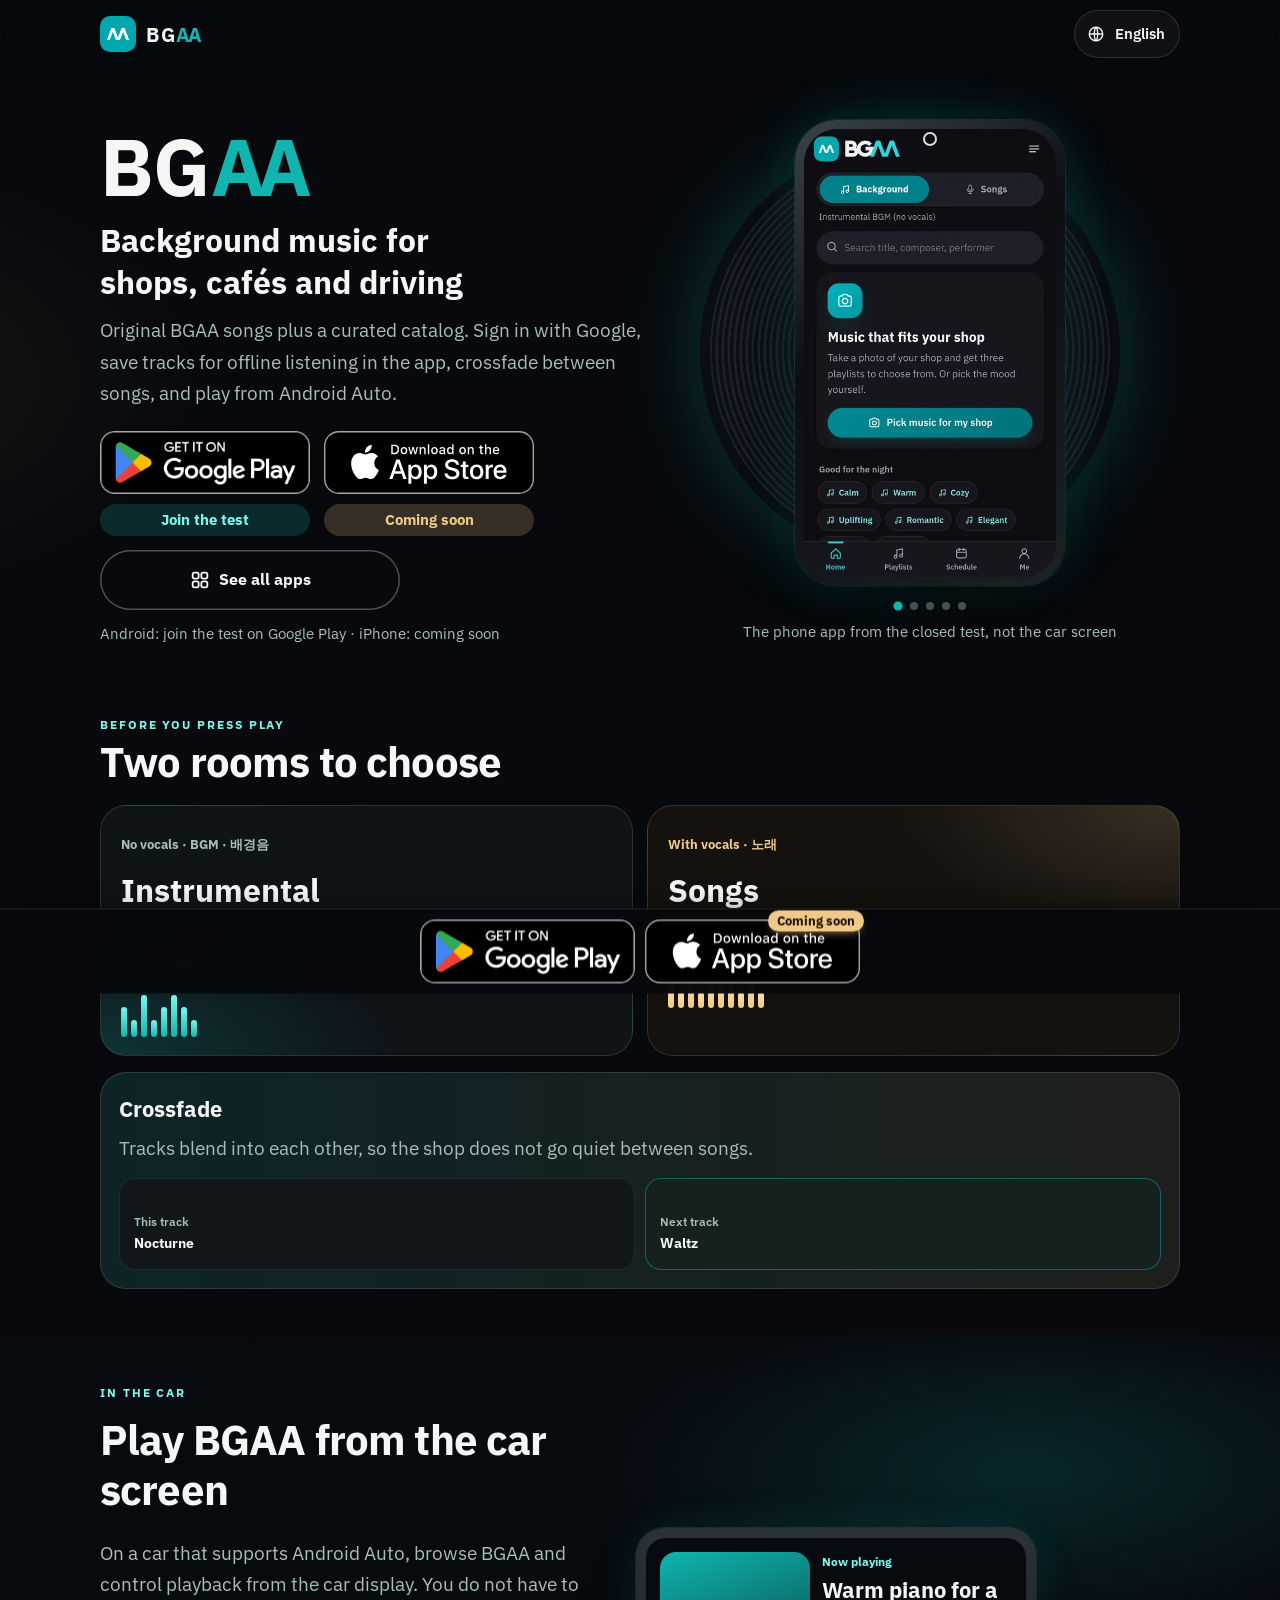
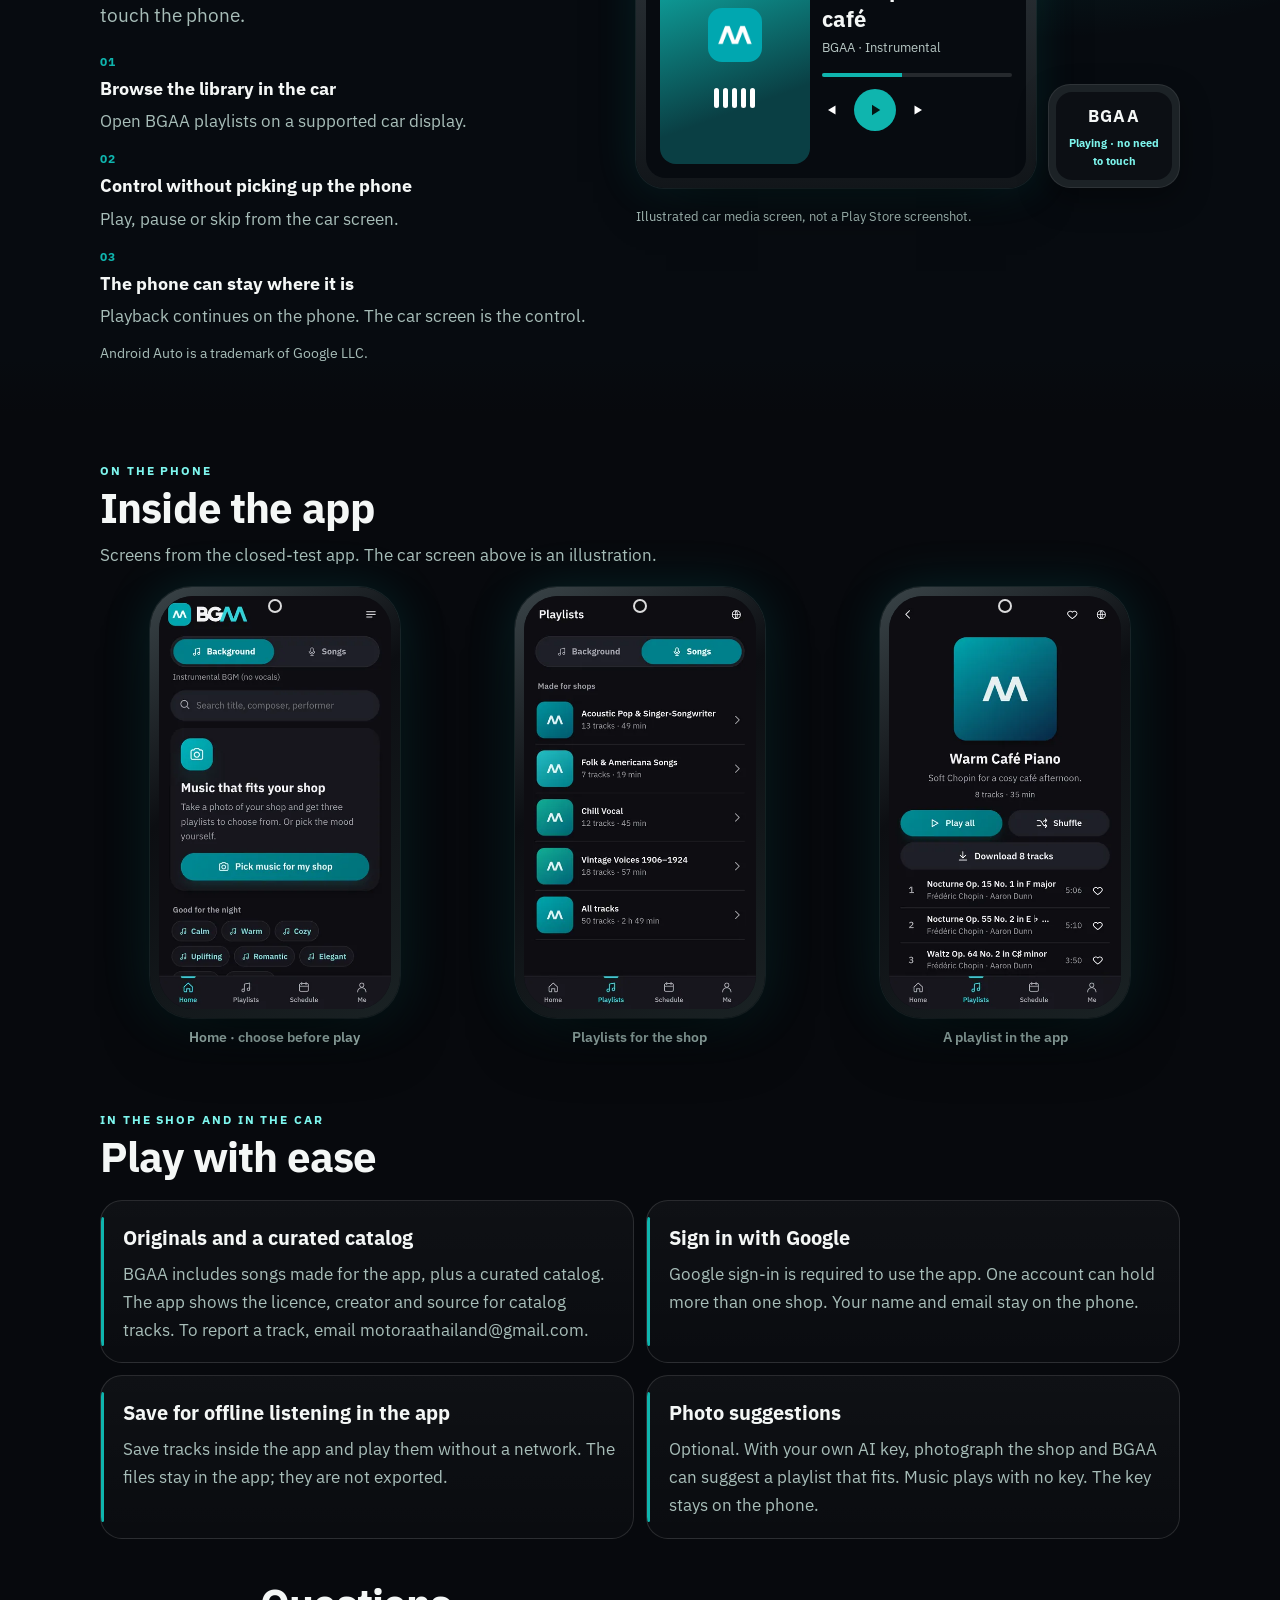
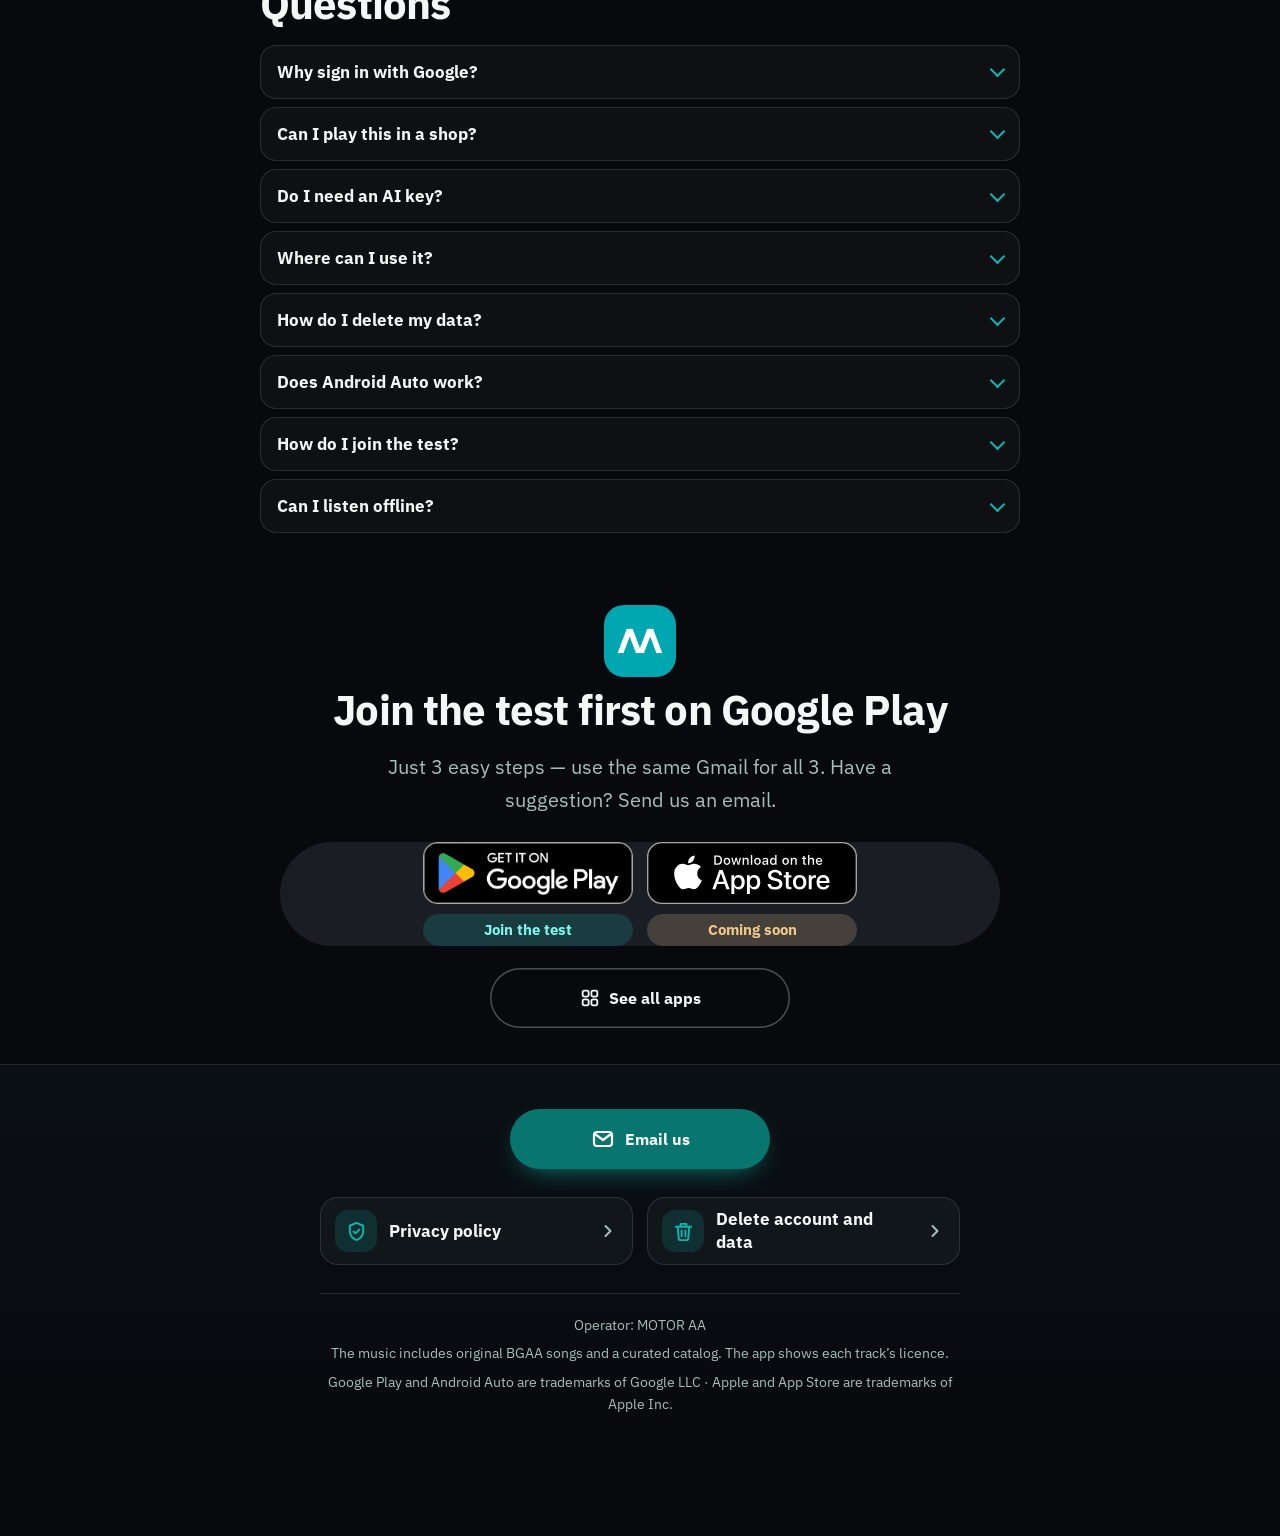
==== commit 3feace21: "Rebuild the intro and join pages to the shared AA page structure Keep BGAA's night-drive theme, but " ====
--- a/index.html
+++ b/index.html
@@ -3,8 +3,8 @@
 <head>
 <meta charset="utf-8">
 <meta name="viewport" content="width=device-width, initial-scale=1, viewport-fit=cover">
-<title>BGAA — เพลงพื้นหลังร้านค้า ที่เห็นสัญญาอนุญาตทุกเพลง</title>
-<meta name="description" content="BGAA แอป Android ฟรีสำหรับร้านและคาเฟ่ เลือกเพลงไม่มีเสียงร้องหรือเพลงที่มีเสียงร้อง มีครอสเฟด และควบคุมผ่าน Android Auto ได้ ทุกเพลงแสดงสัญญาอนุญาต">
+<title>BGAA — เพลงพื้นหลังสำหรับร้าน คาเฟ่ และการขับขี่</title>
+<meta name="description" content="BGAA แอป Android สำหรับร้าน คาเฟ่ และการขับขี่ มีเพลงต้น⁠ฉบับและคลังที่คัดสรร เข้า⁠สู่⁠ระบบด้วย Google บันทึกฟังออฟไลน์ในแอป สลับด้วยครอสเฟด และเปิดจาก Android Auto ได้">
 <meta name="robots" content="index, follow">
 <meta name="theme-color" content="#07090d">
 <meta name="color-scheme" content="dark">
@@ -17,30 +17,30 @@
 <link rel="alternate" hreflang="x-default" href="https://motoraathailand.github.io/bgaa-site/">
 <meta property="og:type" content="website">
 <meta property="og:site_name" content="BGAA">
-<meta property="og:title" content="BGAA — เพลงพื้นหลังร้านค้า ที่เห็นสัญญาอนุญาตทุกเพลง">
-<meta property="og:description" content="BGAA แอป Android ฟรีสำหรับร้านและคาเฟ่ เลือกเพลงไม่มีเสียงร้องหรือเพลงที่มีเสียงร้อง มีครอสเฟด และควบคุมผ่าน Android Auto ได้ ทุกเพลงแสดงสัญญาอนุญาต">
+<meta property="og:title" content="BGAA — เพลงพื้นหลังสำหรับร้าน คาเฟ่ และการขับขี่">
+<meta property="og:description" content="BGAA แอป Android สำหรับร้าน คาเฟ่ และการขับขี่ มีเพลงต้น⁠ฉบับและคลังที่คัดสรร เข้า⁠สู่⁠ระบบด้วย Google บันทึกฟังออฟไลน์ในแอป สลับด้วยครอสเฟด และเปิดจาก Android Auto ได้">
 <meta property="og:url" content="https://motoraathailand.github.io/bgaa-site/">
 <meta property="og:image" content="https://motoraathailand.github.io/bgaa-site/img/bgaa-icon-512.png">
 <meta property="og:locale" content="th_TH">
 <meta name="twitter:card" content="summary">
-<meta name="twitter:title" content="BGAA — เพลงพื้นหลังร้านค้า ที่เห็นสัญญาอนุญาตทุกเพลง">
-<meta name="twitter:description" content="BGAA แอป Android ฟรีสำหรับร้านและคาเฟ่ ทุกเพลงแสดงสัญญาอนุญาต">
+<meta name="twitter:title" content="BGAA — เพลงพื้นหลังสำหรับร้าน คาเฟ่ และการขับขี่">
+<meta name="twitter:description" content="BGAA แอป Android สำหรับร้าน คาเฟ่ และการขับขี่ มีเพลงต้น⁠ฉบับและคลังที่คัดสรร เข้า⁠สู่⁠ระบบด้วย Google บันทึกฟังออฟไลน์ในแอป สลับด้วยครอสเฟด และเปิดจาก Android Auto ได้">
 <link rel="icon" href="img/bgaa-icon-512.png" type="image/png" sizes="512x512">
 <link rel="apple-touch-icon" href="img/bgaa-icon-1024.png">
 <script>
 (function(){var L=['th','en','ko','zh','hi'],l='en',x=0,d=document.documentElement,s=null,m=null,a=[],p='',i;try{m=/[?&]lang=([a-z]{2})/i.exec(location.search)}catch(e){}try{s=localStorage.getItem('lang')}catch(e){}try{a=(navigator.languages&&navigator.languages.length)?navigator.languages:[navigator.language||'']}catch(e){}if(m&&L.indexOf(m[1].toLowerCase())>-1){l=m[1].toLowerCase();x=1}else if(s&&L.indexOf(s)>-1){l=s;x=1}else for(i=0;i<a.length;i++){p=String(a[i]||'').toLowerCase().split(/[-_]/)[0];if(L.indexOf(p)>-1){l=p;break}}window.__L=l;window.__LX=x;d.lang=l==='zh'?'zh-Hans':l;d.setAttribute('data-lang',l);if(l!=='th')d.classList.add('pl')})();
 </script>
-<link rel="stylesheet" href="css/site.css">
-<script type="application/ld+json">{"@context":"https://schema.org","@type":"SoftwareApplication","name":"BGAA","applicationCategory":"MultimediaApplication","operatingSystem":"Android","inLanguage":["th","en","ko","zh","hi"],"offers":{"@type":"Offer","price":"0","priceCurrency":"USD"},"author":{"@type":"Person","name":"Pornnarai Tananchai"},"url":"https://motoraathailand.github.io/bgaa-site/","description":"Free Android background music for shops and cafés. Open licences shown on every track."}</script>
+<link rel="stylesheet" href="css/site.css?v=8c777737e6">
+<script type="application/ld+json">{"@context":"https://schema.org","@type":"SoftwareApplication","name":"BGAA","applicationCategory":"MultimediaApplication","operatingSystem":"Android","inLanguage":["th","en","ko","zh","hi"],"author":{"@type":"Organization","name":"MOTOR AA"},"url":"https://motoraathailand.github.io/bgaa-site/","description":"Android background music for shops, cafés and driving. Original songs, a curated catalog, Google sign-in, in-app offline save, crossfade and Android Auto."}</script>
 </head>
 <body data-page="index">
 <a class="skip" href="#main" data-t="skip">ข้ามไปยังเนื้อหา</a>
-<header class="hd">
+<header class="hd" id="hd">
   <div class="hd-in">
     <a class="logo" href="./" data-int data-aria="homeAria" aria-label="หน้าแรก BGAA"><img src="img/bgaa-icon-512.png" width="36" height="36" alt=""><span class="wm">BG<span class="aa">AA</span></span></a>
     <div class="hd-r">
-      <a class="btn hub" href="https://motoraathailand.github.io/"><svg viewBox="0 0 24 24" aria-hidden="true"><rect x="3" y="3" width="7.5" height="7.5" rx="1.6"/><rect x="13.5" y="3" width="7.5" height="7.5" rx="1.6"/><rect x="3" y="13.5" width="7.5" height="7.5" rx="1.6"/><rect x="13.5" y="13.5" width="7.5" height="7.5" rx="1.6"/></svg><span data-t="hub">ดูแอปทั้งหมด</span></a>
       <label class="lang"><svg viewBox="0 0 24 24" aria-hidden="true"><circle cx="12" cy="12" r="9"/><path d="M3 12h18M12 3c3 3.2 3 14.8 0 18M12 3c-3 3.2-3 14.8 0 18"/></svg>
+        <span class="sr" data-t="langLabel">ภาษา</span>
         <select id="lang" data-aria="langLabel" aria-label="ภาษา"><option value="th">ไทย</option><option value="en">English</option><option value="ko">한국어</option><option value="zh">中文</option><option value="hi">हिन्दी</option></select>
       </label>
     </div>
@@ -50,47 +50,44 @@
 <main id="main">
 <section class="hero">
   <div class="wrap hero-in">
-    <div>
-      <p class="kicker"><i class="dot" aria-hidden="true"></i><span data-t="freePill">ทดสอบแบบปิด</span></p>
-      <div class="logo"><img src="img/bgaa-icon-512.png" width="36" height="36" alt=""><span class="wm">BG<span class="aa">AA</span></span></div>
-      <h1 class="punch" data-t="sub">เพลงร้าน ที่เปิดได้ทั้งวัน</h1>
-      <p class="lead" data-t="lead">ก่อนเล่น เลือกเพลงไม่มีเสียงร้อง หรือเพลงที่มีเสียงร้อง ทุกเพลงแสดงสัญญาอนุญาต และสลับด้วยครอสเฟด</p>
+    <div class="hero-text">
+      <h1>BG<span class="aa">AA</span></h1>
+      <p class="sub" data-t="sub">เพลงพื้นหลังสำหรับร้าน คาเฟ่ และการขับขี่</p>
+      <p class="lead" data-t="lead">มีเพลงต้น⁠ฉบับของ BGAA และคลังที่คัดสรร เข้า⁠สู่⁠ระบบด้วย Google บันทึกฟังออฟไลน์ในแอป สลับเพลงด้วยครอสเฟด และเปิดจาก Android Auto ได้</p>
       <div class="cta">
-        <a class="btn" data-int href="join.html"><svg viewBox="0 0 24 24" aria-hidden="true"><circle cx="9" cy="8" r="3"/><path d="M3.5 19a5.5 5.5 0 0 1 11 0"/><path d="M17 11v6M14 14h6"/></svg><span data-t="ctaJoin">ร่วมทดสอบ</span></a>
-        <a class="btn ghost" href="#auto"><svg viewBox="0 0 24 24" aria-hidden="true"><path d="M4 16h16v3H4zM6 16l2-5h8l2 5"/><circle cx="7.5" cy="19" r="1"/><circle cx="16.5" cy="19" r="1"/></svg><span data-t="ctaAuto">Android Auto</span></a>
-      </div>
-      <p class="note" data-t="ctaNote">อยู่ระหว่างทดสอบแบบปิดบน Google Play ยังไม่เปิดให้ดาวน์โหลดทั่วไป</p>
-      <p class="meta-row">
-        <span data-t="chip2">เห็นสัญญาอนุญาตทุกเพลง</span>
-        <span data-t="chip3">เปิดจากหน้าจอรถ</span>
-        <span data-t="chip4">ทุกประเทศ</span>
-      </p>
-    </div>
-    <div class="stage">
-      <div class="vinyl" aria-hidden="true"></div>
-      <div class="float-lic"><b data-t="floatT">สัญญาอนุญาต</b><span data-t="floatS">แสดงทุกเพลง</span></div>
-      <div class="device" aria-hidden="true">
-        <div class="glass">
-          <div class="appbar"><img src="img/bgaa-icon-512.png" alt="" width="28" height="28"><b class="appname">BG<span>AA</span></b><i class="burger"></i></div>
-          <div class="seg"><b class="on"><svg viewBox="0 0 24 24"><path d="M9 17V6l8-2v11"/><circle cx="7" cy="17" r="2"/><circle cx="15" cy="15" r="2"/></svg><span data-t="uiBgm">เพลงบรรเลง</span></b><span><svg viewBox="0 0 24 24"><rect x="9" y="3" width="6" height="11" rx="3"/><path d="M6 11a6 6 0 0 0 12 0M12 17v4"/></svg><span data-t="uiSong">เพลงร้อง</span></span></div>
-          <p class="ui-sub" data-t="uiSub">เพลงบรรเลง (ไม่มีเสียงร้อง)</p>
-          <div class="search"><svg viewBox="0 0 24 24"><circle cx="11" cy="11" r="6"/><path d="M16 16l4 4"/></svg><span data-t="uiSearch">ค้นหาชื่อเพลง</span></div>
-          <div class="promo">
-            <div class="cam"><svg viewBox="0 0 24 24"><path d="M4 8h3l2-2h6l2 2h3v11H4z"/><circle cx="12" cy="13" r="3"/></svg></div>
-            <strong data-t="uiCamH">เพลงที่เข้ากับร้านของคุณ</strong>
-            <p data-t="uiCamD">ถ่ายรูปร้าน แล้วเลือกเพลย์ลิสต์ที่เข้ากัน</p>
-            <div class="go"><svg viewBox="0 0 24 24"><path d="M4 8h3l2-2h6l2 2h3v11H4z"/><circle cx="12" cy="13" r="3"/></svg><span data-t="uiCamB">เลือกเพลงให้ร้านของฉัน</span></div>
+        <div class="stores">
+          <div class="store"><a class="badge" href="join.html" data-int data-aria="gpAria" aria-label="Google Play — ร่วมทดสอบ"><img src="img/badges/gp-th.png" data-badge="gp" alt="" width="565" height="168" decoding="async"></a><span class="store-cap go" data-t="gpCap">ร่วมทดสอบ</span></div>
+          <div class="store"><span class="badge off" role="img" data-alt-label="asAria" aria-label="App Store — เร็ว ๆ นี้ (ยังไม่เปิด)"><img src="img/badges/as-th.svg" data-badge="as" alt="" width="565" height="168" decoding="async"></span><span class="store-cap soon" data-t="asCap">เร็ว ๆ นี้</span></div>
+        </div>
+        <div class="cta2 one">
+          <a class="btn ghost lg apps" href="https://motoraathailand.github.io/th" data-apps><svg class="ai" viewBox="0 0 24 24" aria-hidden="true"><rect x="4" y="4" width="6.5" height="6.5" rx="2" fill="none" stroke="currentColor" stroke-width="2"/><rect x="13.5" y="4" width="6.5" height="6.5" rx="2" fill="none" stroke="currentColor" stroke-width="2"/><rect x="4" y="13.5" width="6.5" height="6.5" rx="2" fill="none" stroke="currentColor" stroke-width="2"/><rect x="13.5" y="13.5" width="6.5" height="6.5" rx="2" fill="none" stroke="currentColor" stroke-width="2"/></svg><span data-t="hub">ดูแอปทั้งหมด</span></a>
+        </div>
+      </div>
+      <p class="note" data-t="note">Android: ร่วม⁠ทดสอบบน Google Play · iPhone: เร็ว ๆ นี้</p>
+    </div>
+    <div class="hero-vis">
+      <div class="stage">
+        <div class="vinyl" aria-hidden="true"></div>
+        <div class="phone-wrap">
+          <div class="phone">
+            <div class="phone-screen stack" id="heroStack">
+              <img data-shot="home" src="img/th-home.webp" data-alt="altHome" alt="หน้าแรกของแอป BGAA เลือกเพลงบรรเลงหรือเพลงร้อง" width="450" height="800" fetchpriority="high" decoding="async" class="on">
+              <img data-shot="list" src="img/th-list.webp" data-alt="altList" alt="เพลย์ลิสต์ในแอป BGAA" width="450" height="800" decoding="async" loading="lazy">
+              <img data-shot="detail" src="img/th-detail.webp" data-alt="altDetail" alt="รายการเพลงในเพลย์ลิสต์" width="450" height="800" decoding="async" loading="lazy">
+              <img data-shot="play" src="img/th-play.webp" data-alt="altPlay" alt="หน้ากำลังเล่นในแอป BGAA" width="450" height="800" decoding="async" loading="lazy">
+              <img data-shot="me" src="img/th-me.webp" data-alt="altMe" alt="หน้าฉันในแอป BGAA" width="450" height="800" decoding="async" loading="lazy">
+            </div>
           </div>
-          <div class="moods"><i data-t="mood1">สงบ</i><i data-t="mood2">อบอุ่น</i><i data-t="mood3">สดชื่น</i><i data-t="mood4">โรแมนติก</i></div>
-          <div class="tabbar">
-            <b><svg viewBox="0 0 24 24"><path d="M4 11l8-7 8 7M7 10v9h10v-9"/></svg><span data-t="navHome">หน้าแรก</span></b>
-            <span><svg viewBox="0 0 24 24"><path d="M9 17V6l8-2v11"/><circle cx="7" cy="17" r="2"/><circle cx="15" cy="15" r="2"/></svg><span data-t="navPl">เพลย์ลิสต์</span></span>
-            <span><svg viewBox="0 0 24 24"><rect x="4" y="5" width="16" height="15" rx="2"/><path d="M8 3v4M16 3v4M4 10h16"/></svg><span data-t="navTime">ตารางเวลา</span></span>
-            <span><svg viewBox="0 0 24 24"><circle cx="12" cy="8" r="3"/><path d="M5 19a7 7 0 0 1 14 0"/></svg><span data-t="navMe">ฉัน</span></span>
-          </div>
-        </div>
-      </div>
-      <p class="note stage-cap" data-t="heroCap">หน้าแอปบนโทรศัพท์ ไม่ใช่ภาพหน้าจอรถ</p>
+        </div>
+        <div class="dots" id="heroDots" role="tablist">
+          <button type="button" aria-current="true"></button>
+          <button type="button"></button>
+          <button type="button"></button>
+          <button type="button"></button>
+          <button type="button"></button>
+        </div>
+        <p class="note stage-cap" data-t="heroCap">หน้าแอปบนโทรศัพท์จากแอปทดสอบแบบปิด ไม่ใช่ภาพหน้าจอรถ</p>
+      </div>
     </div>
   </div>
 </section>
@@ -170,71 +167,22 @@
     <p class="subh" data-t="shotNote">หน้าจอจากแอปทดสอบแบบปิด หน้าจอรถด้านบนเป็นภาพประกอบ</p>
     <div class="shot-row">
       <figure>
-        <div class="device" aria-hidden="true">
-          <div class="glass">
-            <div class="appbar"><img src="img/bgaa-icon-512.png" alt="" width="28" height="28"><b class="appname">BG<span>AA</span></b><i class="burger"></i></div>
-            <div class="seg"><b class="on"><span data-t="uiBgm">เพลงบรรเลง</span></b><span data-t="uiSong">เพลงร้อง</span></div>
-            <p class="ui-sub" data-t="uiSub">เพลงบรรเลง (ไม่มีเสียงร้อง)</p>
-            <div class="promo">
-              <div class="cam"><svg viewBox="0 0 24 24"><path d="M4 8h3l2-2h6l2 2h3v11H4z"/><circle cx="12" cy="13" r="3"/></svg></div>
-              <strong data-t="uiCamH">เพลงที่เข้ากับร้านของคุณ</strong>
-              <p data-t="uiCamD">ถ่ายรูปร้าน แล้วเลือกเพลย์ลิสต์ที่เข้ากัน</p>
-              <div class="go"><span data-t="uiCamB">เลือกเพลงให้ร้านของฉัน</span></div>
-            </div>
-            <div class="moods"><i data-t="mood1">สงบ</i><i data-t="mood2">อบอุ่น</i><i data-t="mood3">สดชื่น</i><i data-t="mood4">โรแมนติก</i><i data-t="mood5">สง่างาม</i></div>
-            <div class="tabbar">
-              <b><span data-t="navHome">หน้าแรก</span></b>
-              <span data-t="navPl">เพลย์ลิสต์</span>
-              <span data-t="navTime">ตารางเวลา</span>
-              <span data-t="navMe">ฉัน</span>
-            </div>
-          </div>
+        <div class="phone-wrap sm">
+          <div class="phone"><div class="phone-screen"><img data-shot="home" src="img/th-home.webp" data-alt="altHome" alt="หน้าแรกของแอป BGAA เลือกเพลงบรรเลงหรือเพลงร้อง" width="450" height="800" decoding="async" loading="lazy"></div></div>
         </div>
         <figcaption data-t="s1cap">หน้าแรก · เลือกก่อนเล่น</figcaption>
       </figure>
       <figure>
-        <div class="device" aria-hidden="true">
-          <div class="glass">
-            <div class="appbar"><b class="appname" data-t="navPl">เพลย์ลิสต์</b></div>
-            <div class="seg"><span data-t="uiBgm">เพลงบรรเลง</span><b class="on" data-t="uiSong">เพลงร้อง</b></div>
-            <p class="pl-k" data-t="uiFor">จัดไว้สำหรับร้านค้า</p>
-            <div class="pl-row"><div class="pl-ico"><img src="img/bgaa-icon-512.png" alt=""></div><div><b data-t="pl1t">อะคูสติกป๊อป</b><span data-t="pl1m">13 เพลง · 49 นาที</span></div><i class="chev"></i></div>
-            <div class="pl-row"><div class="pl-ico"><img src="img/bgaa-icon-512.png" alt=""></div><div><b data-t="pl2t">โฟล์กและอเมริกานา</b><span data-t="pl2m">7 เพลง · 19 นาที</span></div><i class="chev"></i></div>
-            <div class="pl-row"><div class="pl-ico"><img src="img/bgaa-icon-512.png" alt=""></div><div><b data-t="pl3t">ชิลมีเสียงร้อง</b><span data-t="pl3m">12 เพลง · 45 นาที</span></div><i class="chev"></i></div>
-            <div class="pl-row"><div class="pl-ico"><img src="img/bgaa-icon-512.png" alt=""></div><div><b data-t="pl4t">วินเทจ 1906–1924</b><span data-t="pl4m">18 เพลง · 57 นาที</span></div><i class="chev"></i></div>
-            <div class="tabbar">
-              <span data-t="navHome">หน้าแรก</span>
-              <b data-t="navPl">เพลย์ลิสต์</b>
-              <span data-t="navTime">ตารางเวลา</span>
-              <span data-t="navMe">ฉัน</span>
-            </div>
-          </div>
+        <div class="phone-wrap sm">
+          <div class="phone"><div class="phone-screen"><img data-shot="list" src="img/th-list.webp" data-alt="altList" alt="เพลย์ลิสต์ในแอป BGAA" width="450" height="800" decoding="async" loading="lazy"></div></div>
         </div>
         <figcaption data-t="s2cap">เพลย์ลิสต์สำหรับร้าน</figcaption>
       </figure>
       <figure>
-        <div class="device" aria-hidden="true">
-          <div class="glass">
-            <div class="coverlg"><img src="img/bgaa-icon-512.png" alt=""></div>
-            <div class="det">
-              <h3 data-t="detH">เปียโนอุ่น ๆ สำหรับคาเฟ่</h3>
-              <p data-t="detS">โซโลเปียโนนุ่ม ๆ สำหรับบ่ายในคาเฟ่</p>
-              <p data-t="detM">8 เพลง · 35 นาที</p>
-            </div>
-            <div class="det-actions"><span data-t="detPlay">เล่นทั้งหมด</span><span data-t="detShuf">สุ่มเพลง</span></div>
-            <div class="dl" data-t="detDl">ดาวน์โหลด 8 เพลง</div>
-            <div class="track"><em>1</em><div><b>Nocturne Op. 15 No. 1</b><span>Frédéric Chopin · Aaron Dunn</span></div><i>5:06</i></div>
-            <div class="track"><em>2</em><div><b>Nocturne Op. 55 No. 2</b><span>Frédéric Chopin · Aaron Dunn</span></div><i>5:10</i></div>
-            <div class="track"><em>3</em><div><b>Waltz Op. 64 No. 2</b><span>Frédéric Chopin · Aaron Dunn</span></div><i>3:50</i></div>
-            <div class="tabbar">
-              <span data-t="navHome">หน้าแรก</span>
-              <b data-t="navPl">เพลย์ลิสต์</b>
-              <span data-t="navTime">ตารางเวลา</span>
-              <span data-t="navMe">ฉัน</span>
-            </div>
-          </div>
-        </div>
-        <figcaption data-t="s3cap">รายการเพลงและสัญญาอนุญาตในแอป</figcaption>
+        <div class="phone-wrap sm">
+          <div class="phone"><div class="phone-screen"><img data-shot="detail" src="img/th-detail.webp" data-alt="altDetail" alt="รายการเพลงในเพลย์ลิสต์" width="450" height="800" decoding="async" loading="lazy"></div></div>
+        </div>
+        <figcaption data-t="s3cap">รายการเพลงในแอป</figcaption>
       </figure>
     </div>
   </div>
@@ -242,27 +190,24 @@
 
 <section class="rail" id="features">
   <div class="wrap">
-    <p class="kicker" data-t="railK">ในร้าน</p>
+    <p class="kicker" data-t="railK">ในร้านและในรถ</p>
     <h2 data-t="railH">เปิดเพลงได้สบายใจ</h2>
-    <div class="rail-grid">
-      <article class="span">
-        <div>
-          <h3 data-t="r1t">เห็นสัญญาอนุญาตชัด</h3>
-          <p data-t="r1d">ทุกเพลงเป็น CC0, CC BY หรือสาธารณสมบัติ แอปแสดงสัญญาอนุญาต ผู้สร้างสรรค์ และแหล่งที่มา พบปัญหา ส่งอีเมลมาที่ motoraathailand@gmail.com</p>
-        </div>
-        <div class="sample">
-          <b>Nocturne Op. 15 No. 1 in F major</b>
-          <span>Frédéric Chopin · Aaron Dunn</span>
-          <span class="pill-lic" data-t="licKind">สัญญาอนุญาตแบบเปิด · แสดงในแอป</span>
-        </div>
-      </article>
-      <article>
-        <h3 data-t="r2t">หลายร้าน บัญชีเดียว</h3>
-        <p data-t="r2d">บัญชี Google หนึ่งบัญชีเก็บได้มากกว่าหนึ่งร้าน ต้องเข้าสู่ระบบก่อนใช้ ชื่อและอีเมลอยู่บนโทรศัพท์ BGAA ไม่มีเซิร์ฟเวอร์ของเราเอง</p>
-      </article>
-      <article>
-        <h3 data-t="r3t">ถ่ายรูปแนะนำเพลง</h3>
-        <p data-t="r3d">ไม่บังคับ ถ้าใส่คีย์ AI ของตัวเอง ถ่ายรูปร้านแล้วให้แอปแนะนำเพลย์ลิสต์ที่เข้ากัน ไม่มีคีย์ก็เปิดเพลงได้ คีย์อยู่บนโทรศัพท์</p>
+    <div class="rail-grid four">
+      <article>
+        <h3 data-t="r1t">เพลงต้น⁠ฉบับและคลังที่คัดสรร</h3>
+        <p data-t="r1d">มีเพลงที่ทำขึ้นสำหรับ BGAA และคลังที่คัดสรร แอปแสดงสัญญา⁠อนุญาต ผู้สร้างสรรค์ และแหล่งที่มาของเพลงในคลัง พบปัญหา ส่งอีเมลมาที่ motoraathailand@gmail.com</p>
+      </article>
+      <article>
+        <h3 data-t="r2t">เข้า⁠สู่⁠ระบบด้วย Google</h3>
+        <p data-t="r2d">ต้องเข้า⁠สู่⁠ระบบด้วยบัญชี Google ก่อนใช้แอป บัญชีหนึ่งบัญชีเก็บได้มากกว่าหนึ่งร้าน ชื่อและอีเมลอยู่บนโทรศัพท์</p>
+      </article>
+      <article>
+        <h3 data-t="r3t">บันทึกฟังออฟไลน์ในแอป</h3>
+        <p data-t="r3d">บันทึกเพลงไว้ในแอปแล้วฟังโดยไม่ต้องต่ออินเทอร์เน็ตได้ ไฟล์อยู่ในการใช้งานในแอป ไม่ได้ส่งออกเป็นไฟล์ภายนอก</p>
+      </article>
+      <article>
+        <h3 data-t="r4t">ถ่ายรูปแนะนำเพลง</h3>
+        <p data-t="r4d">ไม่บังคับ ถ้าใส่คีย์ AI ของตัวเอง ถ่ายรูปร้านแล้วให้แอปแนะนำเพลย์ลิสต์ที่เข้ากัน ไม่มีคีย์ก็เปิดเพลงได้ คีย์อยู่บนโทรศัพท์</p>
       </article>
     </div>
   </div>
@@ -272,42 +217,57 @@
   <div class="wrap">
     <h2 data-t="faqH">คำถามที่พบบ่อย</h2>
     <div class="faqs">
-      <details><summary data-t="q2">ทำไมต้องเข้าสู่ระบบด้วย Google</summary><p data-t="a2">ต้องเข้าสู่ระบบ เพื่อระบุตัวคุณในแอป และให้บัญชีเดียวเก็บได้หลายร้าน ชื่อและอีเมลอยู่บนโทรศัพท์ เราไม่มีเซิร์ฟเวอร์ที่เก็บข้อมูลนี้</p></details>
-      <details><summary data-t="q3">เปิดในร้านได้ไหม</summary><p data-t="a3">ทุกเพลงอยู่ภายใต้สัญญาอนุญาตแบบเปิด (CC0, CC BY หรือสาธารณสมบัติ) แอปแสดงสัญญาอนุญาต ผู้สร้างสรรค์ และแหล่งที่มา เพลง CC BY ต้องการการให้เครดิต และแอปแสดงเครดิตนั้น</p></details>
+      <details><summary data-t="q2">ทำไมต้องเข้า⁠สู่⁠ระบบด้วย Google</summary><p data-t="a2">ต้องเข้า⁠สู่⁠ระบบ เพื่อระบุตัวคุณในแอป และให้บัญชีเดียวเก็บได้หลายร้าน รวมถึงเล่นเพลงต้น⁠ฉบับ ชื่อและอีเมลอยู่บนโทรศัพท์</p></details>
+      <details><summary data-t="q3">เปิดในร้านได้ไหม</summary><p data-t="a3">มีเพลงต้น⁠ฉบับของ BGAA และคลังที่คัดสรร เพลงในคลังอยู่ภายใต้สัญญา⁠อนุญาตแบบเปิด (CC0, CC BY หรือสาธารณสมบัติ) แอปแสดงสัญญา⁠อนุญาต ผู้สร้างสรรค์ และแหล่งที่มา เพลง CC BY ต้องการการให้เครดิต และแอปแสดงเครดิตนั้น</p></details>
       <details><summary data-t="q4">ต้องมีคีย์ AI ไหม</summary><p data-t="a4">ไม่ต้อง เปิดเพลงได้โดยไม่มีคีย์ การแนะนำจากรูปเป็นทางเลือก และใช้คีย์ที่คุณใส่เอง (Google Gemini, Groq หรือ OpenRouter)</p></details>
       <details><summary data-t="q5">ใช้ได้ที่ไหนบ้าง</summary><p data-t="a5">โทรศัพท์ Android ในทุกประเทศ การทดสอบไม่ได้จำกัดแค่ประเทศไทย ยังไม่มีแอปสำหรับ iPhone</p></details>
       <details><summary data-t="q6">ลบข้อมูลอย่างไร</summary><p data-t="a6">ในแอป: ฉัน → ลบข้อมูลทั้งหมดในโทรศัพท์นี้ แล้วออกจากระบบ จะถอนสิทธิ์บัญชี Google ที่ myaccount.google.com/permissions ก็ได้</p></details>
       <details><summary data-t="q7">Android Auto ใช้ได้ไหม</summary><p data-t="a7">รุ่นนี้รองรับสื่อ Android Auto สำหรับควบคุมการเล่นบนหน้าจอรถที่รองรับ Android Auto เป็นเครื่องหมายการค้าของ Google LLC</p></details>
-      <details><summary data-t="q8">ร่วมทดสอบอย่างไร</summary><p data-t="a8">สามขั้นตอน ด้วย Gmail เดียวกัน: เข้ากลุ่ม Google Group, กดเป็นผู้ทดสอบ, แล้วติดตั้งจาก Google Play ถ้าเป็นไปได้ช่วยเก็บแอปไว้ 14 วัน</p></details>
+      <details><summary data-t="q8">ร่วม⁠ทดสอบอย่างไร</summary><p data-t="a8">สามขั้นตอน ด้วย Gmail เดียวกัน: เข้ากลุ่ม Google Group, กดเป็นผู้ทดสอบ, แล้วติดตั้งจาก Google Play ถ้าเป็นไปได้ช่วยเก็บแอปไว้ 14 วัน</p></details>
+      <details><summary data-t="q9">ฟังออฟไลน์ได้ไหม</summary><p data-t="a9">ได้ บันทึกเพลงไว้ในแอปแล้วฟังโดยไม่ต้องต่ออินเทอร์เน็ตได้ ไฟล์อยู่ในการใช้งานในแอป</p></details>
     </div>
   </div>
 </section>
 
 <section class="final">
-  <div class="wrap">
-    <h2 data-t="finalH">ร่วมทดสอบแบบปิด</h2>
-    <p data-t="finalP">สามขั้นตอนบนโทรศัพท์ Android ใช้ Gmail เดียวกันทุกขั้น มีคำถาม ส่งอีเมลหาเราได้</p>
-    <div class="cta">
-      <a class="btn" data-int href="join.html"><svg viewBox="0 0 24 24" aria-hidden="true"><circle cx="9" cy="8" r="3"/><path d="M3.5 19a5.5 5.5 0 0 1 11 0"/><path d="M17 11v6M14 14h6"/></svg><span data-t="ctaJoin">ร่วมทดสอบ</span></a>
-      <a class="btn ghost" href="mailto:motoraathailand@gmail.com"><svg viewBox="0 0 24 24" aria-hidden="true"><rect x="3" y="5" width="18" height="14" rx="2"/><path d="M4 7l8 6 8-6"/></svg><span data-t="mail">ส่งอีเมล</span></a>
-    </div>
-    <div class="hubrow">
-      <a class="btn hub" href="https://motoraathailand.github.io/"><svg viewBox="0 0 24 24" aria-hidden="true"><rect x="3" y="3" width="7.5" height="7.5" rx="1.6"/><rect x="13.5" y="3" width="7.5" height="7.5" rx="1.6"/><rect x="3" y="13.5" width="7.5" height="7.5" rx="1.6"/><rect x="13.5" y="13.5" width="7.5" height="7.5" rx="1.6"/></svg><span data-t="hub">ดูแอปทั้งหมด</span></a>
+  <div class="wrap narrow">
+    <div class="final-mark" aria-hidden="true"><img src="img/bgaa-icon-512.png" width="72" height="72" alt=""></div>
+    <h2 data-t="finalH">ร่วม⁠ทดสอบก่อนใครบน Google Play</h2>
+    <p data-t="finalP">ทำเองได้ใน 3 ขั้นตอนง่าย ๆ (ใช้ Gmail เดียวกันทั้ง 3 ขั้นตอน) มีข้อเสนอแนะ? ส่งอีเมลหาเราได้เลย</p>
+    <div class="dl">
+        <div class="stores">
+          <div class="store"><a class="badge" href="join.html" data-int data-aria="gpAria" aria-label="Google Play — ร่วมทดสอบ"><img src="img/badges/gp-th.png" data-badge="gp" alt="" width="565" height="168" decoding="async"></a><span class="store-cap go" data-t="gpCap">ร่วมทดสอบ</span></div>
+          <div class="store"><span class="badge off" role="img" data-alt-label="asAria" aria-label="App Store — เร็ว ๆ นี้ (ยังไม่เปิด)"><img src="img/badges/as-th.svg" data-badge="as" alt="" width="565" height="168" decoding="async"></span><span class="store-cap soon" data-t="asCap">เร็ว ๆ นี้</span></div>
+        </div>
+    </div>
+    <div class="cta2 one center">
+      <a class="btn ghost lg apps" href="https://motoraathailand.github.io/th" data-apps><svg class="ai" viewBox="0 0 24 24" aria-hidden="true"><rect x="4" y="4" width="6.5" height="6.5" rx="2" fill="none" stroke="currentColor" stroke-width="2"/><rect x="13.5" y="4" width="6.5" height="6.5" rx="2" fill="none" stroke="currentColor" stroke-width="2"/><rect x="4" y="13.5" width="6.5" height="6.5" rx="2" fill="none" stroke="currentColor" stroke-width="2"/><rect x="13.5" y="13.5" width="6.5" height="6.5" rx="2" fill="none" stroke="currentColor" stroke-width="2"/></svg><span data-t="hub">ดูแอปทั้งหมด</span></a>
     </div>
   </div>
 </section>
 </main>
 <footer class="ft">
-  <div class="wrap">
-    <div class="cta">
-      <a class="btn ghost" data-int href="privacy/"><svg viewBox="0 0 24 24" aria-hidden="true"><path d="M7 3h7l5 5v13H7zM14 3v5h5"/></svg><span data-t="privacy">นโยบายส่วนตัว</span></a>
-      <a class="btn ghost" data-int href="delete-account/"><svg viewBox="0 0 24 24" aria-hidden="true"><path d="M4 7h16M9 7V5h6v2M7 7l1 13h8l1-13"/></svg><span data-t="del">ลบข้อมูล</span></a>
-      <a class="btn ghost" href="mailto:motoraathailand@gmail.com"><svg viewBox="0 0 24 24" aria-hidden="true"><rect x="3" y="5" width="18" height="14" rx="2"/><path d="M4 7l8 6 8-6"/></svg><span data-t="contact">ติดต่อ</span></a>
-    </div>
-    <p class="made" data-t="made">BGAA · Pornnarai Tananchai</p>
+  <div class="wrap ft-in">
+    <div class="ft-contact">
+      <a class="btn lg ft-mail" href="mailto:motoraathailand@gmail.com?subject=BGAA"><svg class="mi" viewBox="0 0 24 24" aria-hidden="true"><rect x="3" y="5" width="18" height="14" rx="3" fill="none" stroke="currentColor" stroke-width="2.2"/><path d="M4 7l8 6 8-6" fill="none" stroke="currentColor" stroke-width="2.2" stroke-linecap="round" stroke-linejoin="round"/></svg><span data-t="ftEmail">ส่งอีเมล</span></a>
+    </div>
+    <nav class="ft-links">
+      <a class="ftl" data-int href="privacy/"><span class="ftl-ic" aria-hidden="true"><svg viewBox="0 0 24 24"><path d="M12 3l7 3v5.5c0 4.4-3 8-7 9.5-4-1.5-7-5.1-7-9.5V6l7-3z" fill="none" stroke="currentColor" stroke-width="2" stroke-linejoin="round"/><path d="M9 12l2 2 4-4" fill="none" stroke="currentColor" stroke-width="2" stroke-linecap="round" stroke-linejoin="round"/></svg></span><span class="ftl-t" data-t="ftPriv">นโยบายความเป็นส่วนตัว</span><svg class="ftl-go" viewBox="0 0 24 24" aria-hidden="true"><path d="M9 6l6 6-6 6" fill="none" stroke="currentColor" stroke-width="2.4" stroke-linecap="round" stroke-linejoin="round"/></svg></a>
+      <a class="ftl" data-int href="delete-account/"><span class="ftl-ic" aria-hidden="true"><svg viewBox="0 0 24 24"><path d="M4 7h16M10 11v6M14 11v6M6 7l1 12a2 2 0 002 2h6a2 2 0 002-2l1-12M9 7V4h6v3" fill="none" stroke="currentColor" stroke-width="2" stroke-linecap="round" stroke-linejoin="round"/></svg></span><span class="ftl-t" data-t="ftDel">ขอลบบัญชีและข้อมูล</span><svg class="ftl-go" viewBox="0 0 24 24" aria-hidden="true"><path d="M9 6l6 6-6 6" fill="none" stroke="currentColor" stroke-width="2.4" stroke-linecap="round" stroke-linejoin="round"/></svg></a>
+    </nav>
+    <div class="ft-fine">
+      <p><span data-t="ftOp">ผู้ให้บริการ</span>: MOTOR AA</p>
+      <p data-t="ftSrc">เพลงประกอบด้วยเพลงต้น⁠ฉบับของ BGAA และคลังที่คัดสรร แอปแสดงสัญญา⁠อนุญาตของแต่ละเพลง</p>
+      <p class="ft-tm" data-t="ftTm">Google Play และ Android Auto เป็นเครื่องหมายการค้าของ Google LLC · Apple และ App Store เป็นเครื่องหมายการค้าของ Apple Inc.</p>
+    </div>
   </div>
 </footer>
-<script src="js/strings.js"></script>
-<script src="js/site.js"></script>
+<div class="dlbar" id="stick"><div class="dlbar-in">
+  <a class="dlb" href="join.html" data-int data-aria="gpAria" aria-label="Google Play — ร่วมทดสอบ"><img src="img/badges/gp-th.png" data-badge="gp" alt="" width="565" height="168" decoding="async"></a>
+  <span class="dlb dlb-off" role="img" data-alt-label="asAria" aria-label="App Store — เร็ว ๆ นี้ (ยังไม่เปิด)"><img src="img/badges/as-th.svg" data-badge="as" alt="" width="565" height="168" decoding="async"><em class="dlb-tag" data-t="asCap">เร็ว ๆ นี้</em></span>
+</div></div>
+<button type="button" class="totop" id="totop" hidden data-alt-label="totop" aria-label="กลับไปด้านบน"><svg viewBox="0 0 24 24" aria-hidden="true"><path d="M6 14l6-6 6 6" fill="none" stroke="currentColor" stroke-width="2.4" stroke-linecap="round" stroke-linejoin="round"/></svg></button>
+<script src="js/strings.js?v=18702e22f3"></script>
+<script src="js/site.js?v=0f6523341b"></script>
 </body>
 </html>
--- a/css/site.css
+++ b/css/site.css
@@ -25,6 +25,7 @@
     radial-gradient(920px 520px at 100% -8%, rgba(15,181,174,.16), transparent 58%),
     radial-gradient(680px 420px at -12% 8%, rgba(240,201,138,.07), transparent 52%),
     var(--bg);
+  padding-bottom:calc(84px + env(safe-area-inset-bottom));
 }
 html[data-lang=th] body{font-family:"IBM Plex Sans Thai","IBM Plex Sans","Noto Sans Thai",system-ui,sans-serif;line-height:1.75}
 html[data-lang=ko] body{font-family:"IBM Plex Sans","Apple SD Gothic Neo","Malgun Gothic","Noto Sans KR","Noto Sans CJK KR",system-ui,sans-serif;letter-spacing:-.01em;word-break:keep-all}
@@ -40,9 +41,9 @@
 .skip:focus{top:8px}
 :focus-visible{outline:3px solid var(--glow);outline-offset:3px;border-radius:10px}
 
-.hd{position:sticky;top:0;z-index:40;background:rgba(7,9,13,.78);-webkit-backdrop-filter:blur(16px) saturate(1.3);backdrop-filter:blur(16px) saturate(1.3);border-bottom:1px solid transparent}
+.hd{position:sticky;top:0;z-index:50;background:rgba(7,9,13,.78);-webkit-backdrop-filter:blur(16px) saturate(1.3);backdrop-filter:blur(16px) saturate(1.3);border-bottom:1px solid transparent}
 .hd.scrolled{border-bottom-color:var(--line)}
-.hd-in{min-height:var(--hd);max-width:1120px;margin:0 auto;padding:8px 20px;display:flex;align-items:center;justify-content:space-between;gap:10px;flex-wrap:wrap}
+.hd-in{min-height:var(--hd);max-width:1120px;margin:0 auto;padding:8px 20px;display:flex;align-items:center;justify-content:space-between;gap:10px;flex-wrap:nowrap}
 .logo{display:flex;align-items:center;gap:10px;color:var(--ink);text-decoration:none;font-weight:700;font-size:20px;letter-spacing:.08em;min-height:48px}
 .logo img{width:36px;height:36px;border-radius:10px}
 .wm .aa{letter-spacing:-.12em;color:var(--acc)}
@@ -76,10 +77,12 @@
 
 .hero{position:relative;padding:28px 0 36px;overflow:hidden}
 .hero-in{position:relative;display:grid;gap:28px;align-items:center}
-.hero .logo{margin-top:12px}
-.punch{margin-top:4px;font-size:clamp(30px,5.4vw,48px);line-height:1.25;max-width:16ch}
-html[data-lang=th] .punch,html[data-lang=hi] .punch{line-height:1.4}
-.cta{display:flex;flex-wrap:wrap;gap:12px;margin-top:22px;align-items:center}
+.hero h1{margin-top:0;font-size:clamp(48px,12vw,80px);letter-spacing:0;line-height:1;font-weight:700}
+.hero h1 .aa{letter-spacing:-.12em;color:var(--acc)}
+.hero .sub{margin-top:14px;font-size:clamp(22px,4.6vw,32px);font-weight:700;line-height:1.3;max-width:22ch}
+html[data-lang=th] .hero .sub,html[data-lang=hi] .hero .sub{line-height:1.45;max-width:28ch}
+.hero .lead{margin-top:12px}
+.cta{display:flex;flex-direction:column;align-items:flex-start;gap:14px;margin-top:22px}
 .note{margin-top:12px;color:var(--muted);font-size:15px}
 .meta-row{display:flex;flex-wrap:wrap;gap:8px 0;margin-top:18px;padding:0;color:var(--ink);font-size:14px;font-weight:600}
 .meta-row span{display:inline-flex;align-items:center}
@@ -257,19 +260,20 @@
 details[open] summary::after{transform:rotate(225deg);margin-top:4px}
 details p{padding:0 16px 14px;color:var(--muted)}
 
-.final{padding:48px 0 20px;text-align:center}
-.final .cta,.final .hubrow,.hubrow{justify-content:center}
-.final p{margin:10px auto 0;color:var(--muted);max-width:38rem}
+.final{position:relative;padding:64px 0 36px;text-align:center}
+.final .wrap.narrow{max-width:760px}
+.final-mark{display:flex;justify-content:center;margin-bottom:8px}
+.final-mark img{width:72px;height:72px;border-radius:20px}
+.final p{margin:14px auto 26px;color:var(--muted);font-size:clamp(17px,4.4vw,20px);max-width:38rem}
+.final .dl{display:block;margin:0}
 .hubrow{display:flex;justify-content:center;margin-top:16px}
-.ft{padding:8px 0 calc(28px + env(safe-area-inset-bottom));text-align:center;color:var(--muted);font-size:14.5px}
-.ft .cta{justify-content:center}
-.made{margin-top:12px}
 
 @media (min-width:880px){
   .hero{padding:48px 0 28px}
   .hero-in{grid-template-columns:1.05fr .95fr;gap:28px}
   .rooms{grid-template-columns:1fr 1fr}
   .rail-grid{grid-template-columns:1fr 1fr}
+  .rail-grid.four{grid-template-columns:1fr 1fr}
   .span{grid-column:1 / -1;grid-template-columns:1.1fr .9fr}
   .shot-row{grid-auto-flow:unset;grid-template-columns:repeat(3,1fr);overflow:visible}
   .shot-row figure{scroll-snap-align:none}
@@ -295,9 +299,10 @@
 @media (prefers-reduced-motion:reduce){
   html{scroll-behavior:auto}
   .btn:active{transform:none}
-  .vinyl,.kicker .dot,.room.live .wave i,.live .bars i{animation:none}
+  .vinyl,.kicker .dot,.room.live .wave i,.live .bars i,.final-mark img{animation:none}
   html.pl body{animation:none;opacity:1}
-  .bar i{transition:none}
+  .bar i,.badge,.dlb,.totop,.ftl,.dlbar{transition:none}
+  .phone-screen.stack img{transition:none}
 }
 
 /* join — same night language */
@@ -357,3 +362,79 @@
 .apps-block .btn{min-height:52px;padding:12px 22px}
 #steps .faq{margin-top:22px}
 @media (min-width:720px){.two{grid-template-columns:1fr 1fr;align-items:stretch}}
+
+
+.sr{position:absolute;width:1px;height:1px;padding:0;margin:-1px;overflow:hidden;clip:rect(0,0,0,0);white-space:nowrap;border:0}
+
+/* Official store badges: 565:168 box, equal chips one line (nammanthuk 7af1698 / dd44165). Dark theme only. */
+.stores{display:grid;grid-template-columns:repeat(2,minmax(0,210px));gap:12px 14px;align-items:start;width:100%;max-width:434px}
+.stores.center,.final .stores{justify-content:center;margin:0 auto}
+.store{display:flex;flex-direction:column;align-items:center;gap:10px;min-width:0}
+.badge{display:block;width:100%;position:relative;padding:0;border-radius:12px;transition:transform .2s var(--ease)}
+.badge::before{content:"";display:block;padding-top:calc(168 / 565 * 100%)}
+.badge img{position:absolute;inset:0;width:100%;height:100%;object-fit:contain;object-position:center;display:block;padding:0}
+.badge.off{cursor:default}
+.store-cap{display:inline-flex;align-items:center;justify-content:center;align-self:stretch;width:auto;max-width:none;min-height:32px;padding:2px 6px;border-radius:999px;font-size:15px;font-weight:700;line-height:1.35;text-align:center;word-break:keep-all;overflow-wrap:normal;white-space:nowrap}
+.store-cap.go{background:rgba(15,181,174,.2);color:var(--glow)}
+.store-cap.soon{background:rgba(240,201,138,.2);color:var(--lamp)}
+.cta2{display:grid;grid-template-columns:repeat(2,minmax(0,1fr));gap:12px 14px;width:100%;max-width:434px}
+.cta2.one{grid-template-columns:minmax(0,1fr);max-width:300px}
+.cta2.center{margin:22px auto 0}
+.cta2 .btn{width:100%;min-width:0;height:auto;min-height:60px;padding:8px 14px;white-space:normal;text-align:center;line-height:1.3}
+.cta2 .btn span,.btn.apps span{word-break:keep-all;overflow-wrap:normal}
+html[data-lang=th] .cta2 .btn span,html[data-lang=hi] .cta2 .btn span{white-space:nowrap}
+.btn.lg{min-height:60px}
+.btn.apps svg,.btn .ai{width:22px;height:22px;flex:none;fill:none;stroke:currentColor}
+
+/* Real app screenshots in a CSS phone frame (image itself has no bezel). Nothing overlaps the screen. */
+.phone-wrap{position:relative;width:min(100%,270px);margin:0 auto;z-index:1}
+.phone-wrap.sm{width:min(100%,250px)}
+.phone{position:relative;border-radius:42px;padding:9px;background:linear-gradient(145deg,#3a4448,#0c0e12 40%,#1a2224);box-shadow:0 30px 70px -28px rgba(0,0,0,.85),0 0 0 1px rgba(255,255,255,.08),0 0 50px rgba(15,181,174,.16)}
+.phone::before{content:"";position:absolute;top:14px;left:50%;width:10px;height:10px;margin-left:-5px;background:#0d0d10;border-radius:50%;z-index:3;box-shadow:0 0 0 2px rgba(255,255,255,.85)}
+.phone-screen{position:relative;overflow:hidden;border-radius:34px;background:#0c0f14;aspect-ratio:9/16}
+.phone-screen>img{width:100%;height:100%;object-fit:cover;object-position:top;display:block}
+.phone-screen.stack>img{position:absolute;inset:0;opacity:0;transition:opacity .45s var(--ease);pointer-events:none}
+.phone-screen.stack>img.on{opacity:1;position:absolute}
+.dots{display:flex;justify-content:center;gap:8px;margin-top:16px;position:relative;z-index:1}
+.dots button{width:8px;height:8px;padding:0;border:0;border-radius:50%;background:rgba(255,255,255,.28);cursor:pointer}
+.dots button[aria-current=true]{background:var(--acc);transform:scale(1.15)}
+.hero-vis .stage{min-height:0;padding-bottom:8px}
+.stage-cap{margin-top:10px}
+
+/* Sticky download bar + back-to-top */
+.dlbar{position:fixed;left:0;right:0;bottom:0;z-index:45;padding:10px max(12px,env(safe-area-inset-right)) calc(10px + env(safe-area-inset-bottom)) max(12px,env(safe-area-inset-left));background:rgba(7,9,13,.96);-webkit-backdrop-filter:saturate(1.4) blur(14px);backdrop-filter:saturate(1.4) blur(14px);border-top:1px solid var(--line);box-shadow:0 -10px 28px -16px rgba(0,0,0,.6);-webkit-transform:translateY(110%);transform:translateY(110%);transition:transform .4s var(--ease)}
+.dlbar.show{-webkit-transform:none;transform:none}
+.dlbar-in{display:flex;flex-direction:row;flex-wrap:nowrap;align-items:center;gap:10px;max-width:440px;margin:0 auto}
+.dlb{position:relative;display:block;flex:1 1 0;width:0;min-width:0;margin:0;padding:0;border-radius:10px;text-decoration:none;-webkit-tap-highlight-color:transparent}
+.dlb::before{content:"";display:block;padding-top:calc(168 / 565 * 100%)}
+.dlb img{position:absolute;top:0;left:0;width:100%;height:100%;object-fit:contain;display:block}
+.dlb-off{cursor:default}
+.dlb-tag{position:absolute;z-index:1;top:-9px;right:-4px;display:block;margin:0;font-style:normal;font-size:12.5px;font-weight:700;line-height:1.5;padding:1px 9px;border-radius:999px;background:var(--lamp);color:#1a1206;white-space:nowrap;box-shadow:0 4px 10px -4px rgba(240,201,138,.7);pointer-events:none}
+.totop{position:fixed;right:max(16px,env(safe-area-inset-right));bottom:calc(88px + env(safe-area-inset-bottom));z-index:40;width:52px;height:52px;border-radius:50%;border:0;background:#141a1e;color:var(--ink);display:grid;place-items:center;box-shadow:0 10px 24px -8px rgba(0,0,0,.5),0 0 0 1px var(--line);cursor:pointer;opacity:0;transform:translateY(12px) scale(.9);pointer-events:none;transition:opacity .25s,transform .3s var(--ease)}
+.totop.show{opacity:1;transform:none;pointer-events:auto}
+.totop svg{width:26px;height:26px}
+.totop:active{transform:scale(.92)}
+.totop[hidden]{display:none}
+.stick{display:none!important}
+
+/* Footer: email button, icon cards, MOTOR AA, source, trademarks */
+.ft{padding:44px 0 36px;border-top:1px solid var(--line);background:linear-gradient(180deg,#0b1014,#07090d)}
+.ft-in{display:flex;flex-direction:column;align-items:center;gap:28px;text-align:center}
+.ft p{margin:0;color:var(--muted);font-size:16px}
+.ft-contact{display:flex;flex-direction:column;align-items:center;gap:12px;width:100%}
+.ft-mail{min-width:min(100%,260px);gap:10px}
+.ft-mail .mi{width:24px;height:24px;flex:none}
+.ft-links{display:grid;grid-template-columns:minmax(0,1fr);gap:10px;width:100%;max-width:460px}
+@media (min-width:760px){.ft-links{grid-template-columns:repeat(2,minmax(0,1fr));max-width:640px;gap:14px}}
+.ftl{display:flex;align-items:center;gap:12px;min-height:64px;padding:10px 14px;border-radius:18px;background:#10161a;border:1px solid var(--line);color:var(--ink);text-decoration:none;font-weight:700;font-size:17px;line-height:1.35;text-align:left;transition:border-color .2s,transform .18s var(--ease)}
+.ftl:hover{border-color:rgba(15,181,174,.5)}
+.ftl:active{transform:scale(.98)}
+.ftl-ic{flex:none;width:42px;height:42px;border-radius:13px;background:rgba(15,181,174,.16);color:var(--acc);display:grid;place-items:center}
+.ftl-ic svg{width:23px;height:23px}
+.ftl-t{flex:1;min-width:0;word-break:keep-all;overflow-wrap:break-word}
+.ftl-go{flex:none;width:20px;height:20px;color:var(--muted)}
+.ft-fine{display:flex;flex-direction:column;align-items:center;gap:6px;max-width:640px;padding-top:20px;border-top:1px solid var(--line);width:100%}
+.ft .ft-fine p{font-size:14px;line-height:1.6}
+.ft-tm{font-size:14px!important;max-width:640px}
+
+body[data-page=join]{padding-bottom:calc(28px + env(safe-area-inset-bottom))}
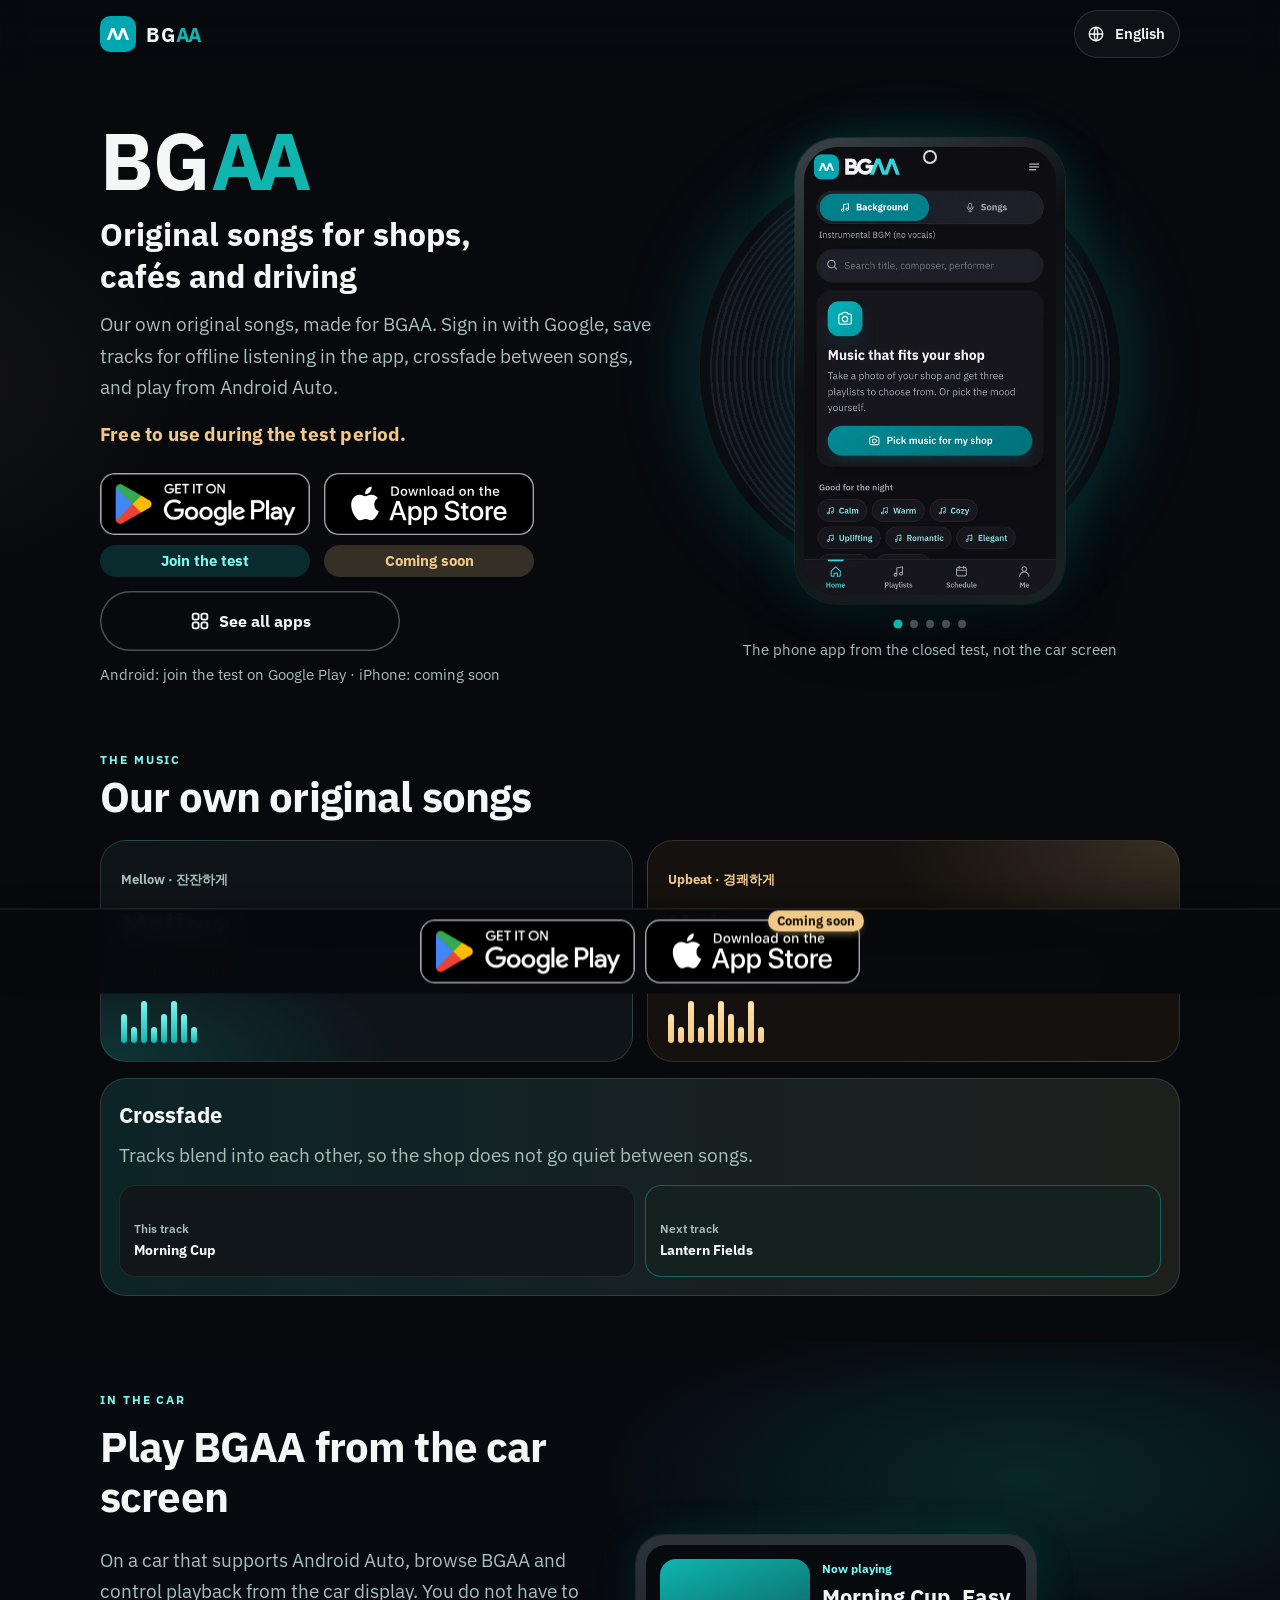
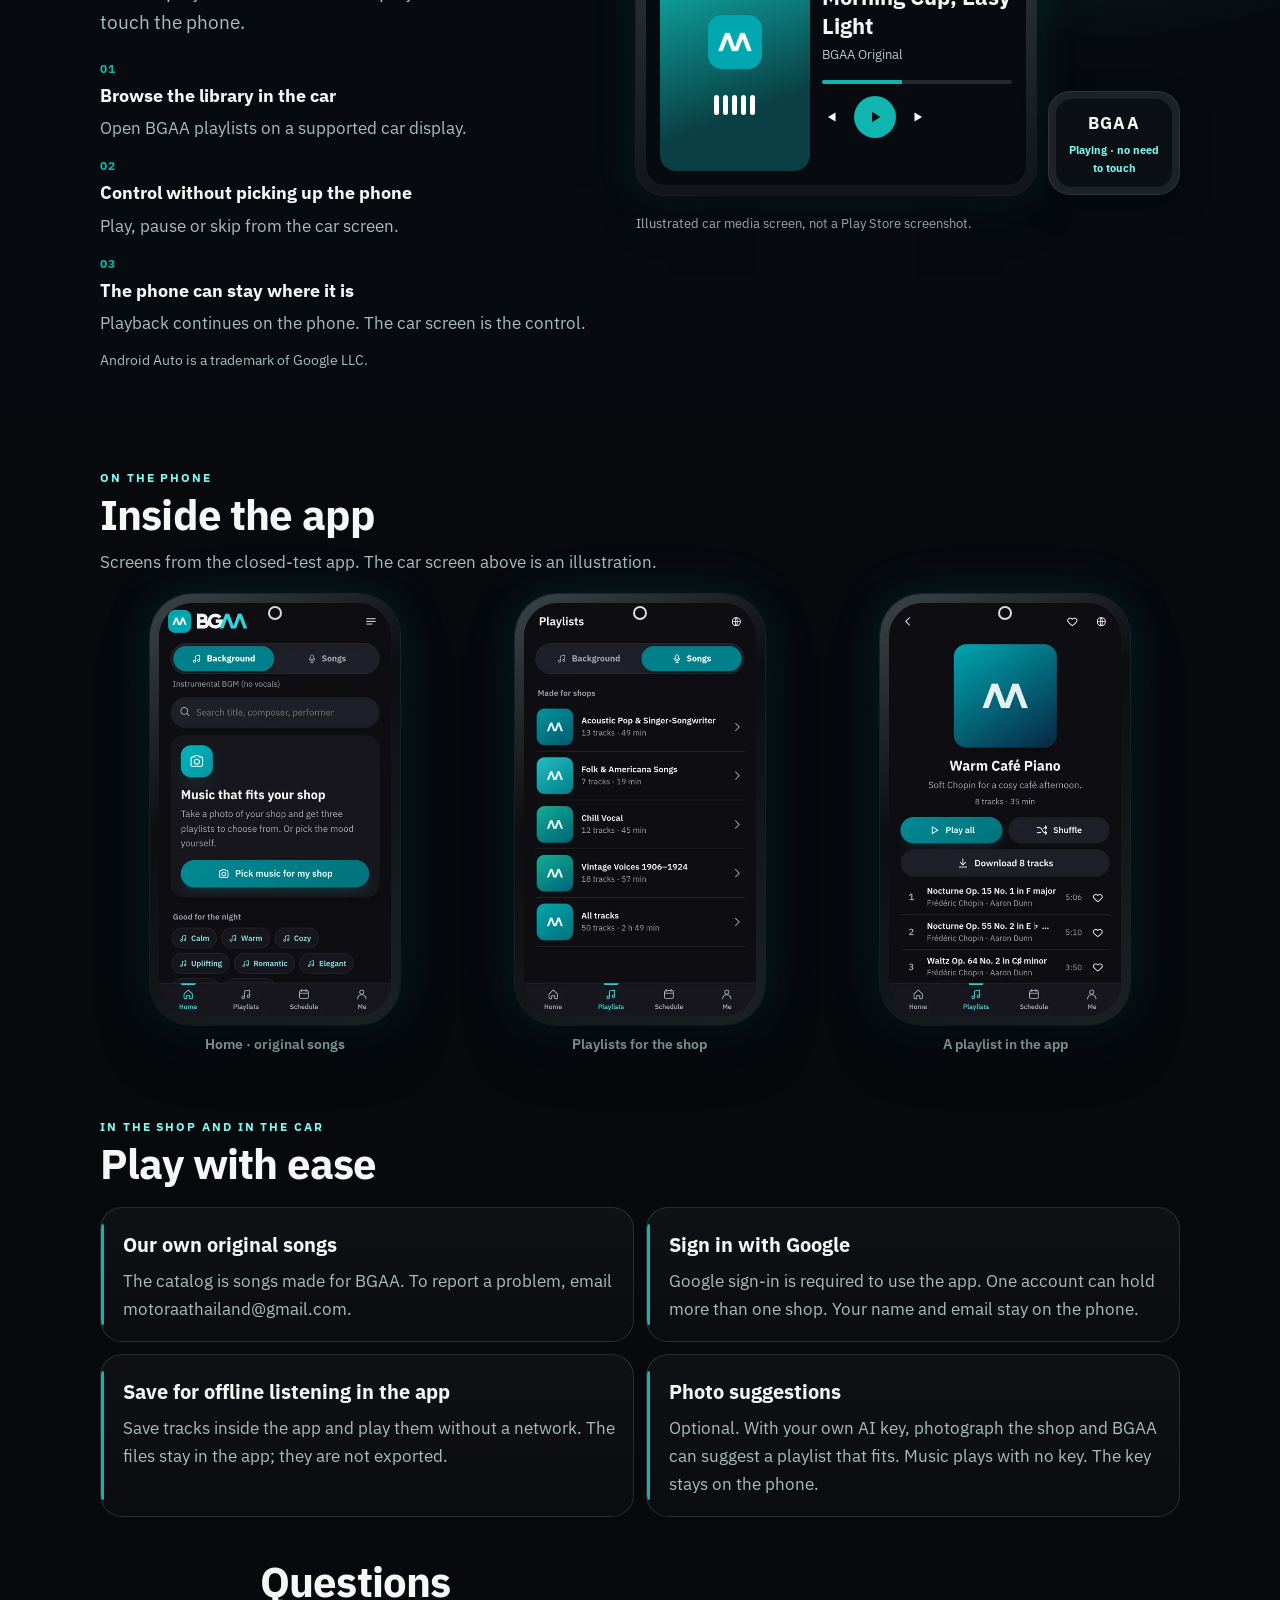
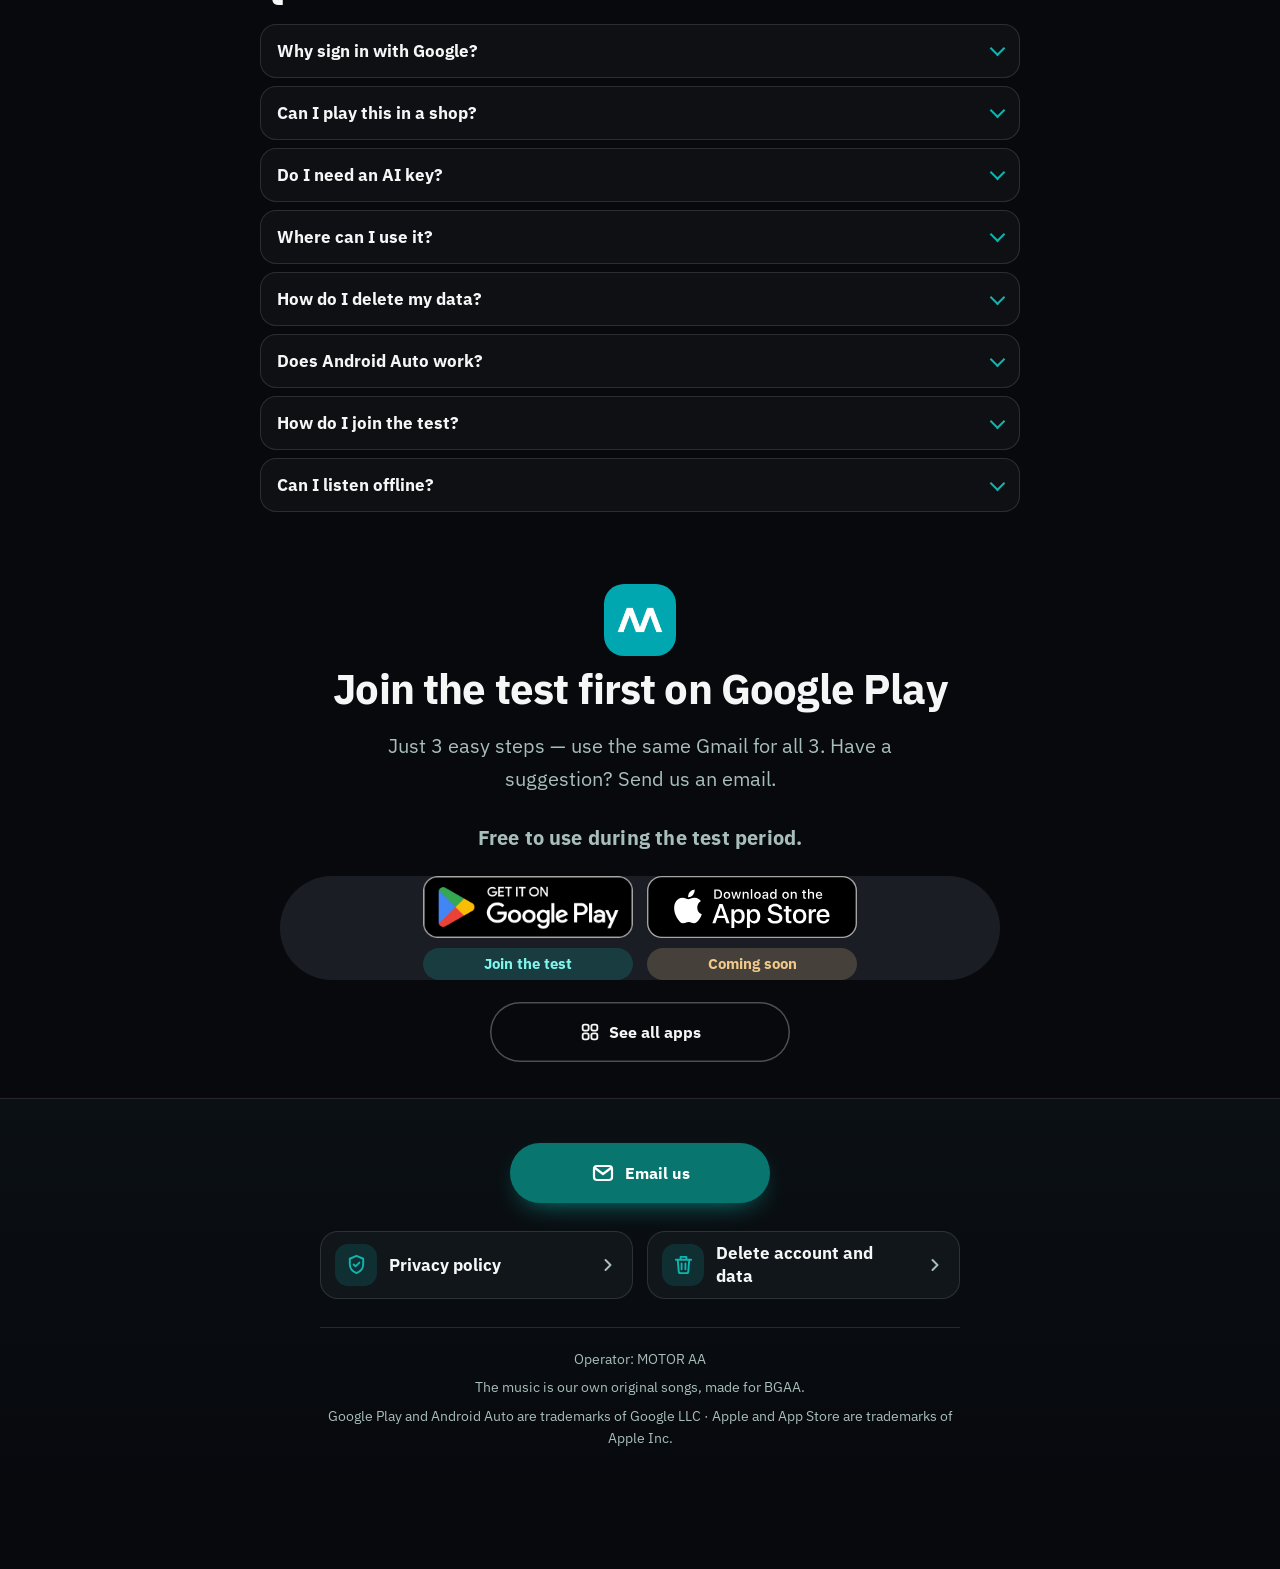
==== commit 7ed111df: "Intro and join: originals-only catalog, free during the test period Update all 5 languages so the pa" ====
--- a/index.html
+++ b/index.html
@@ -3,8 +3,8 @@
 <head>
 <meta charset="utf-8">
 <meta name="viewport" content="width=device-width, initial-scale=1, viewport-fit=cover">
-<title>BGAA — เพลงพื้นหลังสำหรับร้าน คาเฟ่ และการขับขี่</title>
-<meta name="description" content="BGAA แอป Android สำหรับร้าน คาเฟ่ และการขับขี่ มีเพลงต้น⁠ฉบับและคลังที่คัดสรร เข้า⁠สู่⁠ระบบด้วย Google บันทึกฟังออฟไลน์ในแอป สลับด้วยครอสเฟด และเปิดจาก Android Auto ได้">
+<title>BGAA — เพลงต้น⁠ฉบับสำหรับร้าน คาเฟ่ และการขับขี่</title>
+<meta name="description" content="BGAA แอป Android สำหรับร้าน คาเฟ่ และการขับขี่ มีเพลงต้น⁠ฉบับของเรา เข้า⁠สู่⁠ระบบด้วย Google บันทึกฟังออฟไลน์ในแอป สลับด้วยครอสเฟด และเปิดจาก Android Auto ได้">
 <meta name="robots" content="index, follow">
 <meta name="theme-color" content="#07090d">
 <meta name="color-scheme" content="dark">
@@ -17,21 +17,21 @@
 <link rel="alternate" hreflang="x-default" href="https://motoraathailand.github.io/bgaa-site/">
 <meta property="og:type" content="website">
 <meta property="og:site_name" content="BGAA">
-<meta property="og:title" content="BGAA — เพลงพื้นหลังสำหรับร้าน คาเฟ่ และการขับขี่">
-<meta property="og:description" content="BGAA แอป Android สำหรับร้าน คาเฟ่ และการขับขี่ มีเพลงต้น⁠ฉบับและคลังที่คัดสรร เข้า⁠สู่⁠ระบบด้วย Google บันทึกฟังออฟไลน์ในแอป สลับด้วยครอสเฟด และเปิดจาก Android Auto ได้">
+<meta property="og:title" content="BGAA — เพลงต้น⁠ฉบับสำหรับร้าน คาเฟ่ และการขับขี่">
+<meta property="og:description" content="BGAA แอป Android สำหรับร้าน คาเฟ่ และการขับขี่ มีเพลงต้น⁠ฉบับของเรา เข้า⁠สู่⁠ระบบด้วย Google บันทึกฟังออฟไลน์ในแอป สลับด้วยครอสเฟด และเปิดจาก Android Auto ได้">
 <meta property="og:url" content="https://motoraathailand.github.io/bgaa-site/">
 <meta property="og:image" content="https://motoraathailand.github.io/bgaa-site/img/bgaa-icon-512.png">
 <meta property="og:locale" content="th_TH">
 <meta name="twitter:card" content="summary">
-<meta name="twitter:title" content="BGAA — เพลงพื้นหลังสำหรับร้าน คาเฟ่ และการขับขี่">
-<meta name="twitter:description" content="BGAA แอป Android สำหรับร้าน คาเฟ่ และการขับขี่ มีเพลงต้น⁠ฉบับและคลังที่คัดสรร เข้า⁠สู่⁠ระบบด้วย Google บันทึกฟังออฟไลน์ในแอป สลับด้วยครอสเฟด และเปิดจาก Android Auto ได้">
+<meta name="twitter:title" content="BGAA — เพลงต้น⁠ฉบับสำหรับร้าน คาเฟ่ และการขับขี่">
+<meta name="twitter:description" content="BGAA แอป Android สำหรับร้าน คาเฟ่ และการขับขี่ มีเพลงต้น⁠ฉบับของเรา เข้า⁠สู่⁠ระบบด้วย Google บันทึกฟังออฟไลน์ในแอป สลับด้วยครอสเฟด และเปิดจาก Android Auto ได้">
 <link rel="icon" href="img/bgaa-icon-512.png" type="image/png" sizes="512x512">
 <link rel="apple-touch-icon" href="img/bgaa-icon-1024.png">
 <script>
 (function(){var L=['th','en','ko','zh','hi'],l='en',x=0,d=document.documentElement,s=null,m=null,a=[],p='',i;try{m=/[?&]lang=([a-z]{2})/i.exec(location.search)}catch(e){}try{s=localStorage.getItem('lang')}catch(e){}try{a=(navigator.languages&&navigator.languages.length)?navigator.languages:[navigator.language||'']}catch(e){}if(m&&L.indexOf(m[1].toLowerCase())>-1){l=m[1].toLowerCase();x=1}else if(s&&L.indexOf(s)>-1){l=s;x=1}else for(i=0;i<a.length;i++){p=String(a[i]||'').toLowerCase().split(/[-_]/)[0];if(L.indexOf(p)>-1){l=p;break}}window.__L=l;window.__LX=x;d.lang=l==='zh'?'zh-Hans':l;d.setAttribute('data-lang',l);if(l!=='th')d.classList.add('pl')})();
 </script>
-<link rel="stylesheet" href="css/site.css?v=8c777737e6">
-<script type="application/ld+json">{"@context":"https://schema.org","@type":"SoftwareApplication","name":"BGAA","applicationCategory":"MultimediaApplication","operatingSystem":"Android","inLanguage":["th","en","ko","zh","hi"],"author":{"@type":"Organization","name":"MOTOR AA"},"url":"https://motoraathailand.github.io/bgaa-site/","description":"Android background music for shops, cafés and driving. Original songs, a curated catalog, Google sign-in, in-app offline save, crossfade and Android Auto."}</script>
+<link rel="stylesheet" href="css/site.css?v=81218a1570">
+<script type="application/ld+json">{"@context":"https://schema.org","@type":"SoftwareApplication","name":"BGAA","applicationCategory":"MultimediaApplication","operatingSystem":"Android","inLanguage":["th","en","ko","zh","hi"],"author":{"@type":"Organization","name":"MOTOR AA"},"url":"https://motoraathailand.github.io/bgaa-site/","description":"Android original songs for shops, cafés and driving. Google sign-in, in-app offline save, crossfade and Android Auto."}</script>
 </head>
 <body data-page="index">
 <a class="skip" href="#main" data-t="skip">ข้ามไปยังเนื้อหา</a>
@@ -52,8 +52,9 @@
   <div class="wrap hero-in">
     <div class="hero-text">
       <h1>BG<span class="aa">AA</span></h1>
-      <p class="sub" data-t="sub">เพลงพื้นหลังสำหรับร้าน คาเฟ่ และการขับขี่</p>
-      <p class="lead" data-t="lead">มีเพลงต้น⁠ฉบับของ BGAA และคลังที่คัดสรร เข้า⁠สู่⁠ระบบด้วย Google บันทึกฟังออฟไลน์ในแอป สลับเพลงด้วยครอสเฟด และเปิดจาก Android Auto ได้</p>
+      <p class="sub" data-t="sub">เพลงต้น⁠ฉบับสำหรับร้าน คาเฟ่ และการขับขี่</p>
+      <p class="lead" data-t="lead">เพลงต้น⁠ฉบับของเรา ที่ทำขึ้นสำหรับ BGAA เข้า⁠สู่⁠ระบบด้วย Google บันทึกฟังออฟไลน์ในแอป สลับเพลงด้วยครอสเฟด และเปิดจาก Android Auto ได้</p>
+      <p class="free-test" data-t="freeTest">ใช้งานฟรีในช่วงทดสอบ</p>
       <div class="cta">
         <div class="stores">
           <div class="store"><a class="badge" href="join.html" data-int data-aria="gpAria" aria-label="Google Play — ร่วมทดสอบ"><img src="img/badges/gp-th.png" data-badge="gp" alt="" width="565" height="168" decoding="async"></a><span class="store-cap go" data-t="gpCap">ร่วมทดสอบ</span></div>
@@ -71,7 +72,7 @@
         <div class="phone-wrap">
           <div class="phone">
             <div class="phone-screen stack" id="heroStack">
-              <img data-shot="home" src="img/th-home.webp" data-alt="altHome" alt="หน้าแรกของแอป BGAA เลือกเพลงบรรเลงหรือเพลงร้อง" width="450" height="800" fetchpriority="high" decoding="async" class="on">
+              <img data-shot="home" src="img/th-home.webp" data-alt="altHome" alt="หน้าแรก BGAA เพลงต้น⁠ฉบับ" width="450" height="800" fetchpriority="high" decoding="async" class="on">
               <img data-shot="list" src="img/th-list.webp" data-alt="altList" alt="เพลย์ลิสต์ในแอป BGAA" width="450" height="800" decoding="async" loading="lazy">
               <img data-shot="detail" src="img/th-detail.webp" data-alt="altDetail" alt="รายการเพลงในเพลย์ลิสต์" width="450" height="800" decoding="async" loading="lazy">
               <img data-shot="play" src="img/th-play.webp" data-alt="altPlay" alt="หน้ากำลังเล่นในแอป BGAA" width="450" height="800" decoding="async" loading="lazy">
@@ -94,19 +95,19 @@
 
 <section class="modes" id="modes">
   <div class="wrap">
-    <p class="kicker" data-t="modeK">ก่อนกดเล่น</p>
-    <h2 data-t="modeH">สองห้องให้เลือก</h2>
+    <p class="kicker" data-t="modeK">เพลงของเรา</p>
+    <h2 data-t="modeH">เพลงต้น⁠ฉบับของ BGAA</h2>
     <div class="rooms">
       <article class="room bgm live">
-        <p class="room-tag" data-t="bgmS">ไม่มีเสียงร้อง · BGM · 배경음</p>
-        <h3 data-t="bgmT">เพลงบรรเลง</h3>
-        <p data-t="bgmD">พื้นหลังร้านที่คุยทับได้ เปิดทั้งวันโดยไม่แย่งบทสนทนา</p>
+        <p class="room-tag" data-t="bgmS">นุ่มนวล · Mellow</p>
+        <h3 data-t="bgmT">นุ่มนวล</h3>
+        <p data-t="bgmD">เพลงต้น⁠ฉบับจังหวะสบาย สำหรับร้านและคาเฟ่</p>
         <div class="wave" aria-hidden="true"><i></i><i></i><i></i><i></i><i></i><i></i><i></i><i></i></div>
       </article>
       <article class="room song live">
-        <p class="room-tag" data-t="songS">มีเสียงร้อง · 노래</p>
-        <h3 data-t="songT">เพลงร้อง</h3>
-        <p data-t="songD">เพลงที่มีเนื้อร้อง สำหรับช่วงที่อยากให้ร้านได้ยินตัวเพลงชัด</p>
+        <p class="room-tag" data-t="songS">สดใส · Upbeat</p>
+        <h3 data-t="songT">สดใส</h3>
+        <p data-t="songD">เพลงต้น⁠ฉบับจังหวะคึกคัก เมื่ออยากให้ร้านมีชีวิต</p>
         <div class="wave" aria-hidden="true"><i></i><i></i><i></i><i></i><i></i><i></i><i></i><i></i><i></i><i></i></div>
       </article>
     </div>
@@ -114,8 +115,8 @@
       <h3 data-t="fadeH">ครอสเฟด</h3>
       <p class="lead" data-t="fadeD">เพลงค่อย ๆ สลับกัน ร้านไม่เงียบระหว่างเปลี่ยนเพลง</p>
       <div class="xf-visual" aria-hidden="true">
-        <div class="xf-card out"><span data-t="fadeOut">เพลงนี้</span><b>Nocturne</b></div>
-        <div class="xf-card in"><span data-t="fadeIn">เพลงถัดไป</span><b>Waltz</b></div>
+        <div class="xf-card out"><span data-t="fadeOut">เพลงนี้</span><b>Morning Cup</b></div>
+        <div class="xf-card in"><span data-t="fadeIn">เพลงถัดไป</span><b>Lantern Fields</b></div>
       </div>
     </div>
   </div>
@@ -134,8 +135,8 @@
             <div class="unit-art live"><img src="img/bgaa-icon-512.png" alt="" width="54" height="54"><div class="bars"><i></i><i></i><i></i><i></i><i></i></div></div>
             <div>
               <p class="unit-k" data-t="autoNow">กำลังเล่น</p>
-              <p class="unit-title" data-t="autoTrack">เปียโนอุ่น ๆ สำหรับคาเฟ่</p>
-              <p class="unit-by" data-t="autoBy">BGAA · เพลงบรรเลง</p>
+              <p class="unit-title" data-t="autoTrack">Morning Cup, Easy Light</p>
+              <p class="unit-by" data-t="autoBy">BGAA Original</p>
               <div class="scrub"><i></i></div>
               <div class="transport">
                 <svg viewBox="0 0 24 24"><path d="M18 6 L8 12 L18 18z"/></svg>
@@ -168,7 +169,7 @@
     <div class="shot-row">
       <figure>
         <div class="phone-wrap sm">
-          <div class="phone"><div class="phone-screen"><img data-shot="home" src="img/th-home.webp" data-alt="altHome" alt="หน้าแรกของแอป BGAA เลือกเพลงบรรเลงหรือเพลงร้อง" width="450" height="800" decoding="async" loading="lazy"></div></div>
+          <div class="phone"><div class="phone-screen"><img data-shot="home" src="img/th-home.webp" data-alt="altHome" alt="หน้าแรก BGAA เพลงต้น⁠ฉบับ" width="450" height="800" decoding="async" loading="lazy"></div></div>
         </div>
         <figcaption data-t="s1cap">หน้าแรก · เลือกก่อนเล่น</figcaption>
       </figure>
@@ -194,8 +195,8 @@
     <h2 data-t="railH">เปิดเพลงได้สบายใจ</h2>
     <div class="rail-grid four">
       <article>
-        <h3 data-t="r1t">เพลงต้น⁠ฉบับและคลังที่คัดสรร</h3>
-        <p data-t="r1d">มีเพลงที่ทำขึ้นสำหรับ BGAA และคลังที่คัดสรร แอปแสดงสัญญา⁠อนุญาต ผู้สร้างสรรค์ และแหล่งที่มาของเพลงในคลัง พบปัญหา ส่งอีเมลมาที่ motoraathailand@gmail.com</p>
+        <h3 data-t="r1t">เพลงต้น⁠ฉบับของเรา</h3>
+        <p data-t="r1d">คลังเพลงเป็นเพลงที่ทำขึ้นสำหรับ BGAA หากพบปัญหา ส่งอีเมลมาที่ motoraathailand@gmail.com</p>
       </article>
       <article>
         <h3 data-t="r2t">เข้า⁠สู่⁠ระบบด้วย Google</h3>
@@ -218,7 +219,7 @@
     <h2 data-t="faqH">คำถามที่พบบ่อย</h2>
     <div class="faqs">
       <details><summary data-t="q2">ทำไมต้องเข้า⁠สู่⁠ระบบด้วย Google</summary><p data-t="a2">ต้องเข้า⁠สู่⁠ระบบ เพื่อระบุตัวคุณในแอป และให้บัญชีเดียวเก็บได้หลายร้าน รวมถึงเล่นเพลงต้น⁠ฉบับ ชื่อและอีเมลอยู่บนโทรศัพท์</p></details>
-      <details><summary data-t="q3">เปิดในร้านได้ไหม</summary><p data-t="a3">มีเพลงต้น⁠ฉบับของ BGAA และคลังที่คัดสรร เพลงในคลังอยู่ภายใต้สัญญา⁠อนุญาตแบบเปิด (CC0, CC BY หรือสาธารณสมบัติ) แอปแสดงสัญญา⁠อนุญาต ผู้สร้างสรรค์ และแหล่งที่มา เพลง CC BY ต้องการการให้เครดิต และแอปแสดงเครดิตนั้น</p></details>
+      <details><summary data-t="q3">เปิดในร้านได้ไหม</summary><p data-t="a3">เปิดในร้านได้ เพลงเหล่านี้เป็นเพลงต้น⁠ฉบับของเรา ที่ทำขึ้นสำหรับ BGAA สำหรับร้าน คาเฟ่ และการขับขี่</p></details>
       <details><summary data-t="q4">ต้องมีคีย์ AI ไหม</summary><p data-t="a4">ไม่ต้อง เปิดเพลงได้โดยไม่มีคีย์ การแนะนำจากรูปเป็นทางเลือก และใช้คีย์ที่คุณใส่เอง (Google Gemini, Groq หรือ OpenRouter)</p></details>
       <details><summary data-t="q5">ใช้ได้ที่ไหนบ้าง</summary><p data-t="a5">โทรศัพท์ Android ในทุกประเทศ การทดสอบไม่ได้จำกัดแค่ประเทศไทย ยังไม่มีแอปสำหรับ iPhone</p></details>
       <details><summary data-t="q6">ลบข้อมูลอย่างไร</summary><p data-t="a6">ในแอป: ฉัน → ลบข้อมูลทั้งหมดในโทรศัพท์นี้ แล้วออกจากระบบ จะถอนสิทธิ์บัญชี Google ที่ myaccount.google.com/permissions ก็ได้</p></details>
@@ -234,6 +235,7 @@
     <div class="final-mark" aria-hidden="true"><img src="img/bgaa-icon-512.png" width="72" height="72" alt=""></div>
     <h2 data-t="finalH">ร่วม⁠ทดสอบก่อนใครบน Google Play</h2>
     <p data-t="finalP">ทำเองได้ใน 3 ขั้นตอนง่าย ๆ (ใช้ Gmail เดียวกันทั้ง 3 ขั้นตอน) มีข้อเสนอแนะ? ส่งอีเมลหาเราได้เลย</p>
+    <p class="free-test" data-t="freeTest">ใช้งานฟรีในช่วงทดสอบ</p>
     <div class="dl">
         <div class="stores">
           <div class="store"><a class="badge" href="join.html" data-int data-aria="gpAria" aria-label="Google Play — ร่วมทดสอบ"><img src="img/badges/gp-th.png" data-badge="gp" alt="" width="565" height="168" decoding="async"></a><span class="store-cap go" data-t="gpCap">ร่วมทดสอบ</span></div>
@@ -257,7 +259,7 @@
     </nav>
     <div class="ft-fine">
       <p><span data-t="ftOp">ผู้ให้บริการ</span>: MOTOR AA</p>
-      <p data-t="ftSrc">เพลงประกอบด้วยเพลงต้น⁠ฉบับของ BGAA และคลังที่คัดสรร แอปแสดงสัญญา⁠อนุญาตของแต่ละเพลง</p>
+      <p data-t="ftSrc">เพลงทั้งหมดเป็นเพลงต้น⁠ฉบับของเรา ที่ทำขึ้นสำหรับ BGAA</p>
       <p class="ft-tm" data-t="ftTm">Google Play และ Android Auto เป็นเครื่องหมายการค้าของ Google LLC · Apple และ App Store เป็นเครื่องหมายการค้าของ Apple Inc.</p>
     </div>
   </div>
@@ -267,7 +269,7 @@
   <span class="dlb dlb-off" role="img" data-alt-label="asAria" aria-label="App Store — เร็ว ๆ นี้ (ยังไม่เปิด)"><img src="img/badges/as-th.svg" data-badge="as" alt="" width="565" height="168" decoding="async"><em class="dlb-tag" data-t="asCap">เร็ว ๆ นี้</em></span>
 </div></div>
 <button type="button" class="totop" id="totop" hidden data-alt-label="totop" aria-label="กลับไปด้านบน"><svg viewBox="0 0 24 24" aria-hidden="true"><path d="M6 14l6-6 6 6" fill="none" stroke="currentColor" stroke-width="2.4" stroke-linecap="round" stroke-linejoin="round"/></svg></button>
-<script src="js/strings.js?v=18702e22f3"></script>
+<script src="js/strings.js?v=fcf30c88c7"></script>
 <script src="js/site.js?v=0f6523341b"></script>
 </body>
 </html>
--- a/css/site.css
+++ b/css/site.css
@@ -438,3 +438,6 @@
 .ft-tm{font-size:14px!important;max-width:640px}
 
 body[data-page=join]{padding-bottom:calc(28px + env(safe-area-inset-bottom))}
+
+.free-test{margin-top:16px;color:var(--lamp);font-weight:650;font-size:clamp(16px,2.2vw,19px);letter-spacing:.01em;max-width:40rem}
+.final .free-test{margin:4px auto 22px;max-width:38rem}
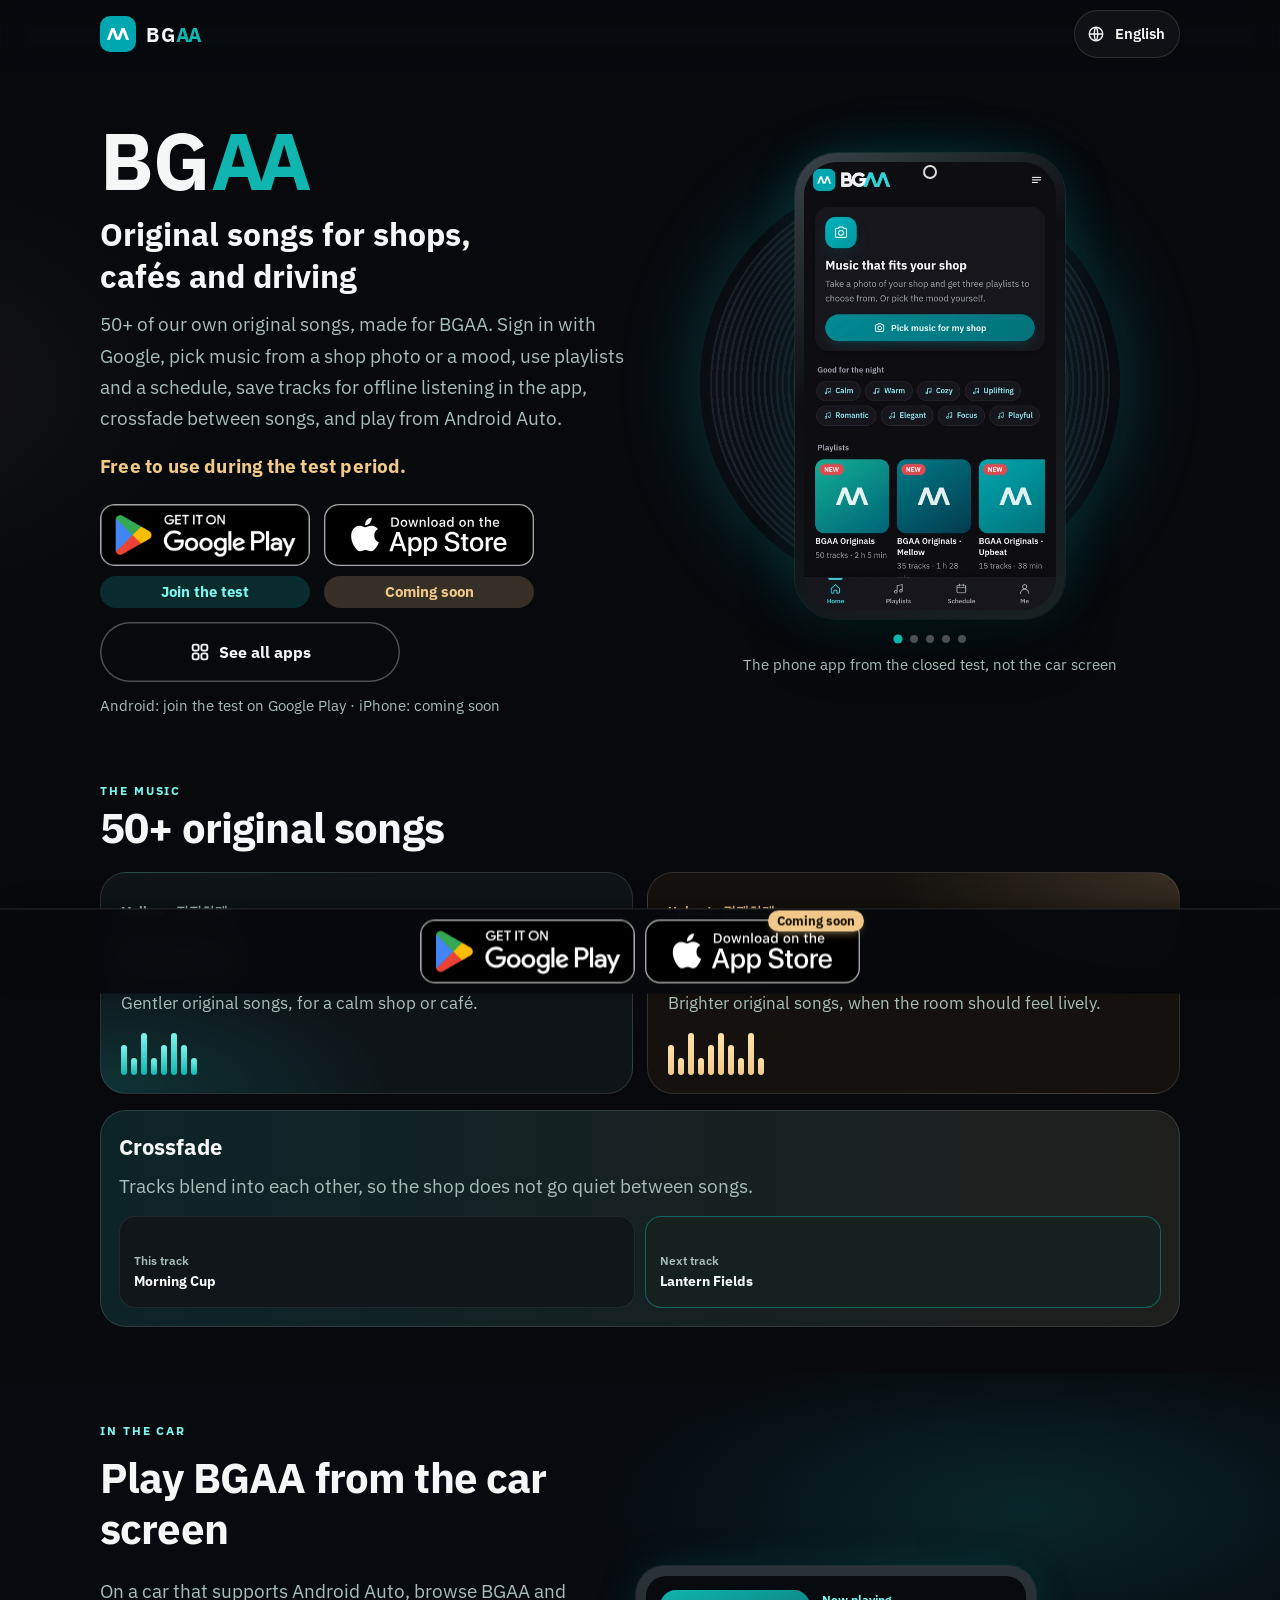
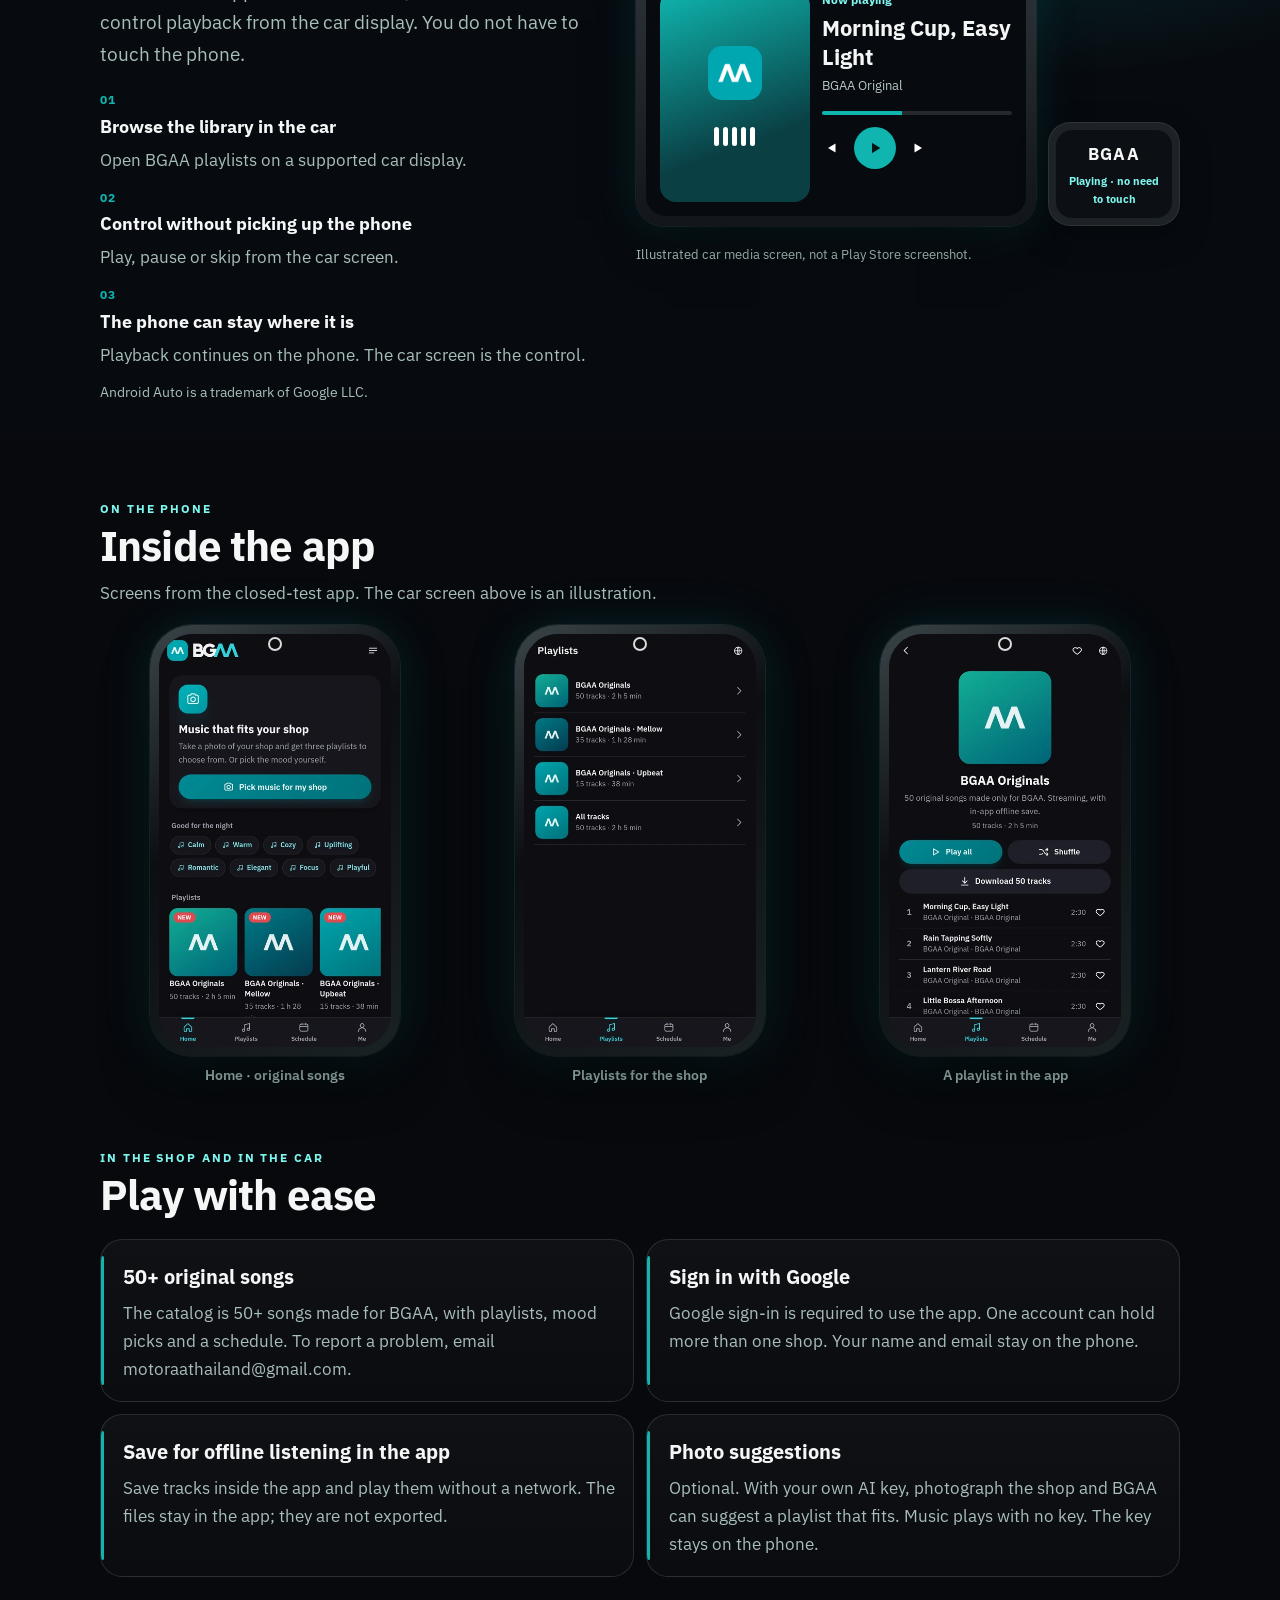
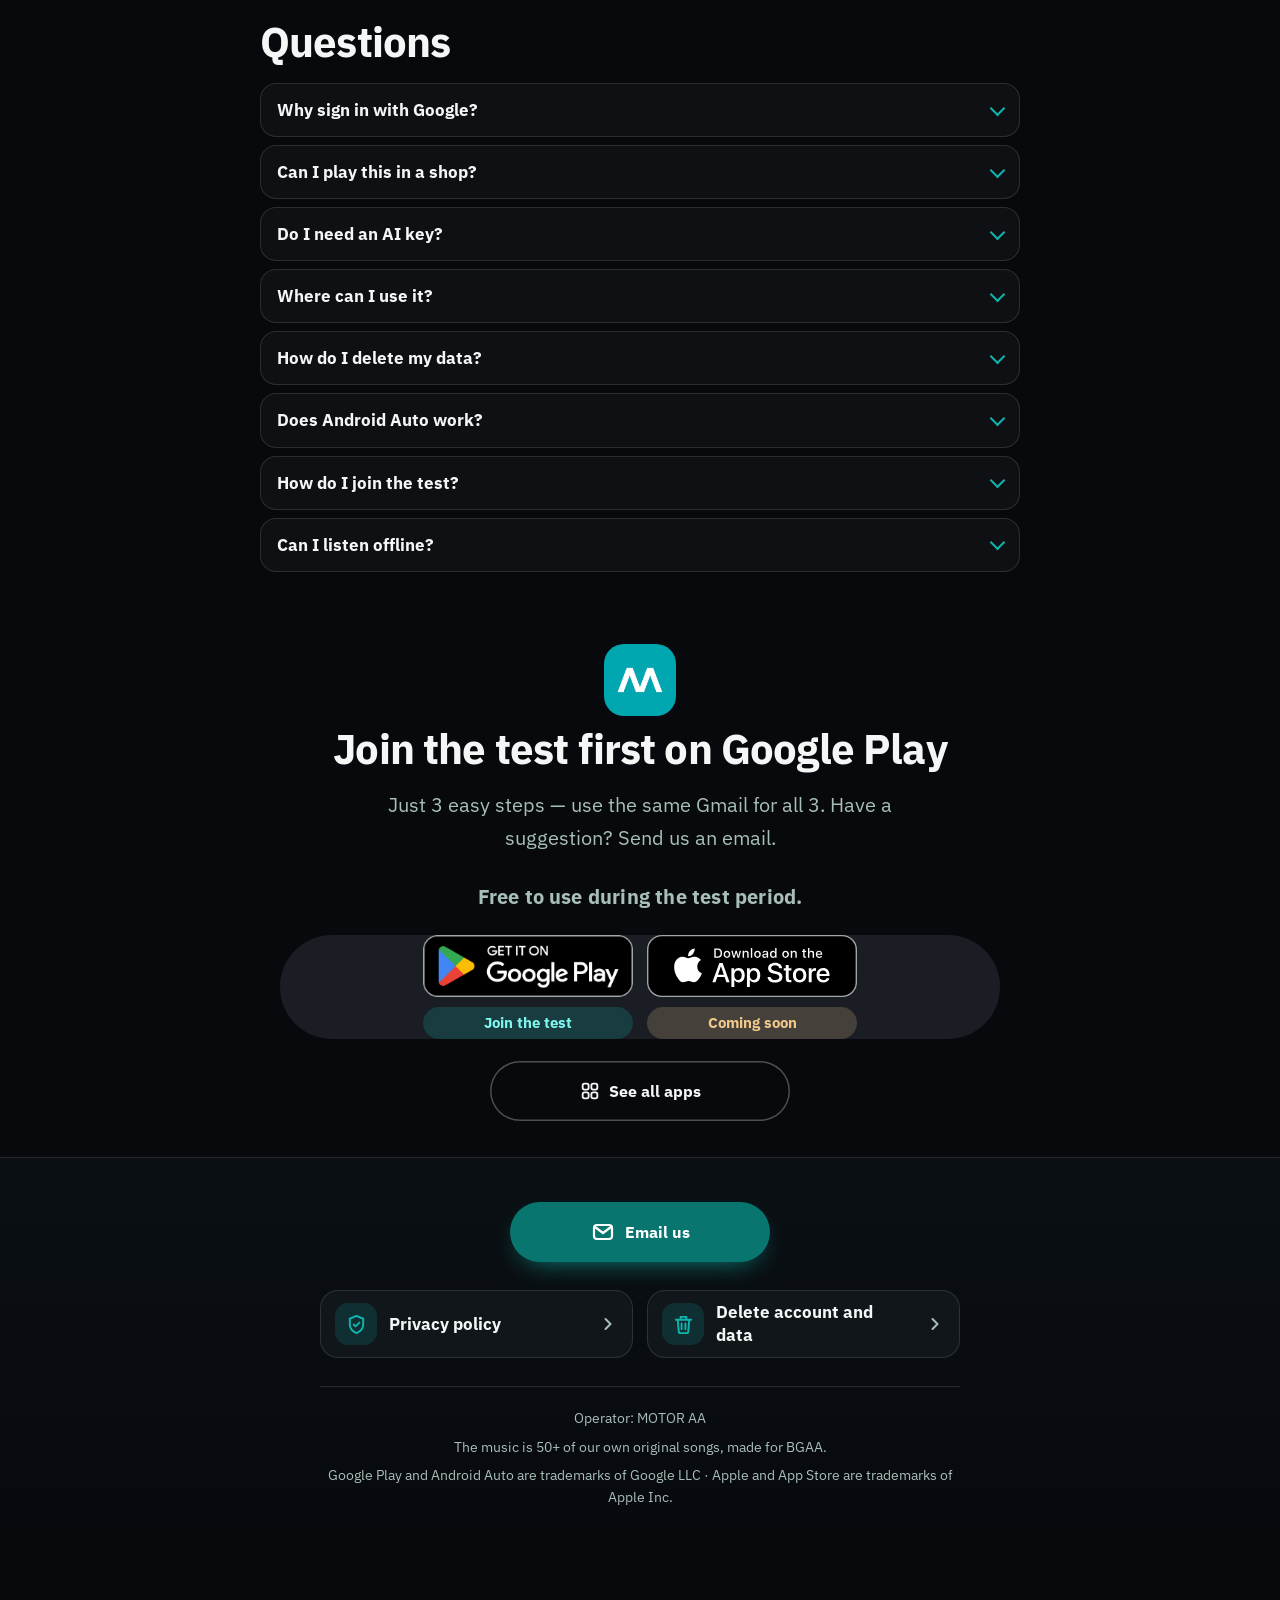
==== commit f288e1e1: "Intro and join: match the 0.1.14 app, with fresh phone mockups Refresh the intro (and join) copy for" ====
--- a/index.html
+++ b/index.html
@@ -3,8 +3,8 @@
 <head>
 <meta charset="utf-8">
 <meta name="viewport" content="width=device-width, initial-scale=1, viewport-fit=cover">
-<title>BGAA — เพลงต้น⁠ฉบับสำหรับร้าน คาเฟ่ และการขับขี่</title>
-<meta name="description" content="BGAA แอป Android สำหรับร้าน คาเฟ่ และการขับขี่ มีเพลงต้น⁠ฉบับของเรา เข้า⁠สู่⁠ระบบด้วย Google บันทึกฟังออฟไลน์ในแอป สลับด้วยครอสเฟด และเปิดจาก Android Auto ได้">
+<title>BGAA — เพลงต้น⁠ฉบับมากกว่า 50 เพลง สำหรับร้าน คาเฟ่ และการขับขี่</title>
+<meta name="description" content="BGAA แอป Android เพลงต้น⁠ฉบับของเรา มากกว่า 50 เพลง สำหรับร้าน คาเฟ่ และการขับขี่ เข้า⁠สู่⁠ระบบด้วย Google เลือกเพลงจากรูปร้านหรือบรรยากาศ ใช้เพลย์ลิสต์และตารางเวลา บันทึกฟังออฟไลน์ในแอป สลับด้วยครอสเฟด และเปิดจาก Android Auto ได้">
 <meta name="robots" content="index, follow">
 <meta name="theme-color" content="#07090d">
 <meta name="color-scheme" content="dark">
@@ -17,21 +17,21 @@
 <link rel="alternate" hreflang="x-default" href="https://motoraathailand.github.io/bgaa-site/">
 <meta property="og:type" content="website">
 <meta property="og:site_name" content="BGAA">
-<meta property="og:title" content="BGAA — เพลงต้น⁠ฉบับสำหรับร้าน คาเฟ่ และการขับขี่">
-<meta property="og:description" content="BGAA แอป Android สำหรับร้าน คาเฟ่ และการขับขี่ มีเพลงต้น⁠ฉบับของเรา เข้า⁠สู่⁠ระบบด้วย Google บันทึกฟังออฟไลน์ในแอป สลับด้วยครอสเฟด และเปิดจาก Android Auto ได้">
+<meta property="og:title" content="BGAA — เพลงต้น⁠ฉบับมากกว่า 50 เพลง สำหรับร้าน คาเฟ่ และการขับขี่">
+<meta property="og:description" content="BGAA แอป Android เพลงต้น⁠ฉบับของเรา มากกว่า 50 เพลง สำหรับร้าน คาเฟ่ และการขับขี่ เข้า⁠สู่⁠ระบบด้วย Google เลือกเพลงจากรูปร้านหรือบรรยากาศ ใช้เพลย์ลิสต์และตารางเวลา บันทึกฟังออฟไลน์ในแอป สลับด้วยครอสเฟด และเปิดจาก Android Auto ได้">
 <meta property="og:url" content="https://motoraathailand.github.io/bgaa-site/">
 <meta property="og:image" content="https://motoraathailand.github.io/bgaa-site/img/bgaa-icon-512.png">
 <meta property="og:locale" content="th_TH">
 <meta name="twitter:card" content="summary">
-<meta name="twitter:title" content="BGAA — เพลงต้น⁠ฉบับสำหรับร้าน คาเฟ่ และการขับขี่">
-<meta name="twitter:description" content="BGAA แอป Android สำหรับร้าน คาเฟ่ และการขับขี่ มีเพลงต้น⁠ฉบับของเรา เข้า⁠สู่⁠ระบบด้วย Google บันทึกฟังออฟไลน์ในแอป สลับด้วยครอสเฟด และเปิดจาก Android Auto ได้">
+<meta name="twitter:title" content="BGAA — เพลงต้น⁠ฉบับมากกว่า 50 เพลง สำหรับร้าน คาเฟ่ และการขับขี่">
+<meta name="twitter:description" content="BGAA แอป Android เพลงต้น⁠ฉบับของเรา มากกว่า 50 เพลง สำหรับร้าน คาเฟ่ และการขับขี่ เข้า⁠สู่⁠ระบบด้วย Google เลือกเพลงจากรูปร้านหรือบรรยากาศ ใช้เพลย์ลิสต์และตารางเวลา บันทึกฟังออฟไลน์ในแอป สลับด้วยครอสเฟด และเปิดจาก Android Auto ได้">
 <link rel="icon" href="img/bgaa-icon-512.png" type="image/png" sizes="512x512">
 <link rel="apple-touch-icon" href="img/bgaa-icon-1024.png">
 <script>
 (function(){var L=['th','en','ko','zh','hi'],l='en',x=0,d=document.documentElement,s=null,m=null,a=[],p='',i;try{m=/[?&]lang=([a-z]{2})/i.exec(location.search)}catch(e){}try{s=localStorage.getItem('lang')}catch(e){}try{a=(navigator.languages&&navigator.languages.length)?navigator.languages:[navigator.language||'']}catch(e){}if(m&&L.indexOf(m[1].toLowerCase())>-1){l=m[1].toLowerCase();x=1}else if(s&&L.indexOf(s)>-1){l=s;x=1}else for(i=0;i<a.length;i++){p=String(a[i]||'').toLowerCase().split(/[-_]/)[0];if(L.indexOf(p)>-1){l=p;break}}window.__L=l;window.__LX=x;d.lang=l==='zh'?'zh-Hans':l;d.setAttribute('data-lang',l);if(l!=='th')d.classList.add('pl')})();
 </script>
-<link rel="stylesheet" href="css/site.css?v=81218a1570">
-<script type="application/ld+json">{"@context":"https://schema.org","@type":"SoftwareApplication","name":"BGAA","applicationCategory":"MultimediaApplication","operatingSystem":"Android","inLanguage":["th","en","ko","zh","hi"],"author":{"@type":"Organization","name":"MOTOR AA"},"url":"https://motoraathailand.github.io/bgaa-site/","description":"Android original songs for shops, cafés and driving. Google sign-in, in-app offline save, crossfade and Android Auto."}</script>
+<link rel="stylesheet" href="css/site.css?v=f1a63e6e57">
+<script type="application/ld+json">{"@context":"https://schema.org","@type":"SoftwareApplication","name":"BGAA","applicationCategory":"MultimediaApplication","operatingSystem":"Android","inLanguage":["th","en","ko","zh","hi"],"author":{"@type":"Organization","name":"MOTOR AA"},"url":"https://motoraathailand.github.io/bgaa-site/","description":"Android app of 50+ original songs for shops, cafés and driving. Google sign-in, shop-photo and mood picks, playlists, schedule, in-app offline save, crossfade and Android Auto."}</script>
 </head>
 <body data-page="index">
 <a class="skip" href="#main" data-t="skip">ข้ามไปยังเนื้อหา</a>
@@ -53,7 +53,7 @@
     <div class="hero-text">
       <h1>BG<span class="aa">AA</span></h1>
       <p class="sub" data-t="sub">เพลงต้น⁠ฉบับสำหรับร้าน คาเฟ่ และการขับขี่</p>
-      <p class="lead" data-t="lead">เพลงต้น⁠ฉบับของเรา ที่ทำขึ้นสำหรับ BGAA เข้า⁠สู่⁠ระบบด้วย Google บันทึกฟังออฟไลน์ในแอป สลับเพลงด้วยครอสเฟด และเปิดจาก Android Auto ได้</p>
+      <p class="lead" data-t="lead">เพลงต้น⁠ฉบับของเราที่ทำขึ้นสำหรับ BGAA มีมากกว่า 50 เพลง เข้า⁠สู่⁠ระบบด้วย Google เลือกเพลงจากรูปร้านหรือบรรยากาศ ใช้เพลย์ลิสต์และตารางเวลา บันทึกฟังออฟไลน์ในแอป สลับเพลงด้วยครอสเฟด และเปิดจาก Android Auto ได้</p>
       <p class="free-test" data-t="freeTest">ใช้งานฟรีในช่วงทดสอบ</p>
       <div class="cta">
         <div class="stores">
@@ -72,11 +72,11 @@
         <div class="phone-wrap">
           <div class="phone">
             <div class="phone-screen stack" id="heroStack">
-              <img data-shot="home" src="img/th-home.webp" data-alt="altHome" alt="หน้าแรก BGAA เพลงต้น⁠ฉบับ" width="450" height="800" fetchpriority="high" decoding="async" class="on">
-              <img data-shot="list" src="img/th-list.webp" data-alt="altList" alt="เพลย์ลิสต์ในแอป BGAA" width="450" height="800" decoding="async" loading="lazy">
-              <img data-shot="detail" src="img/th-detail.webp" data-alt="altDetail" alt="รายการเพลงในเพลย์ลิสต์" width="450" height="800" decoding="async" loading="lazy">
-              <img data-shot="play" src="img/th-play.webp" data-alt="altPlay" alt="หน้ากำลังเล่นในแอป BGAA" width="450" height="800" decoding="async" loading="lazy">
-              <img data-shot="me" src="img/th-me.webp" data-alt="altMe" alt="หน้าฉันในแอป BGAA" width="450" height="800" decoding="async" loading="lazy">
+              <img data-shot="home" src="img/th-home.webp?v=5aeab58005" data-alt="altHome" alt="หน้าแรก BGAA เพลงต้น⁠ฉบับ" width="450" height="800" fetchpriority="high" decoding="async" class="on">
+              <img data-shot="list" src="img/th-list.webp?v=5aeab58005" data-alt="altList" alt="เพลย์ลิสต์ในแอป BGAA" width="450" height="800" decoding="async" loading="lazy">
+              <img data-shot="detail" src="img/th-detail.webp?v=5aeab58005" data-alt="altDetail" alt="รายการเพลงในเพลย์ลิสต์" width="450" height="800" decoding="async" loading="lazy">
+              <img data-shot="play" src="img/th-play.webp?v=5aeab58005" data-alt="altPlay" alt="หน้ากำลังเล่นในแอป BGAA" width="450" height="800" decoding="async" loading="lazy">
+              <img data-shot="me" src="img/th-me.webp?v=5aeab58005" data-alt="altMe" alt="หน้าฉันในแอป BGAA" width="450" height="800" decoding="async" loading="lazy">
             </div>
           </div>
         </div>
@@ -96,7 +96,7 @@
 <section class="modes" id="modes">
   <div class="wrap">
     <p class="kicker" data-t="modeK">เพลงของเรา</p>
-    <h2 data-t="modeH">เพลงต้น⁠ฉบับของ BGAA</h2>
+    <h2 data-t="modeH">เพลงต้น⁠ฉบับมากกว่า 50 เพลง</h2>
     <div class="rooms">
       <article class="room bgm live">
         <p class="room-tag" data-t="bgmS">นุ่มนวล · Mellow</p>
@@ -169,19 +169,19 @@
     <div class="shot-row">
       <figure>
         <div class="phone-wrap sm">
-          <div class="phone"><div class="phone-screen"><img data-shot="home" src="img/th-home.webp" data-alt="altHome" alt="หน้าแรก BGAA เพลงต้น⁠ฉบับ" width="450" height="800" decoding="async" loading="lazy"></div></div>
+          <div class="phone"><div class="phone-screen"><img data-shot="home" src="img/th-home.webp?v=5aeab58005" data-alt="altHome" alt="หน้าแรก BGAA เพลงต้น⁠ฉบับ" width="450" height="800" decoding="async" loading="lazy"></div></div>
         </div>
         <figcaption data-t="s1cap">หน้าแรก · เลือกก่อนเล่น</figcaption>
       </figure>
       <figure>
         <div class="phone-wrap sm">
-          <div class="phone"><div class="phone-screen"><img data-shot="list" src="img/th-list.webp" data-alt="altList" alt="เพลย์ลิสต์ในแอป BGAA" width="450" height="800" decoding="async" loading="lazy"></div></div>
+          <div class="phone"><div class="phone-screen"><img data-shot="list" src="img/th-list.webp?v=5aeab58005" data-alt="altList" alt="เพลย์ลิสต์ในแอป BGAA" width="450" height="800" decoding="async" loading="lazy"></div></div>
         </div>
         <figcaption data-t="s2cap">เพลย์ลิสต์สำหรับร้าน</figcaption>
       </figure>
       <figure>
         <div class="phone-wrap sm">
-          <div class="phone"><div class="phone-screen"><img data-shot="detail" src="img/th-detail.webp" data-alt="altDetail" alt="รายการเพลงในเพลย์ลิสต์" width="450" height="800" decoding="async" loading="lazy"></div></div>
+          <div class="phone"><div class="phone-screen"><img data-shot="detail" src="img/th-detail.webp?v=5aeab58005" data-alt="altDetail" alt="รายการเพลงในเพลย์ลิสต์" width="450" height="800" decoding="async" loading="lazy"></div></div>
         </div>
         <figcaption data-t="s3cap">รายการเพลงในแอป</figcaption>
       </figure>
@@ -196,7 +196,7 @@
     <div class="rail-grid four">
       <article>
         <h3 data-t="r1t">เพลงต้น⁠ฉบับของเรา</h3>
-        <p data-t="r1d">คลังเพลงเป็นเพลงที่ทำขึ้นสำหรับ BGAA หากพบปัญหา ส่งอีเมลมาที่ motoraathailand@gmail.com</p>
+        <p data-t="r1d">คลังเพลงเป็นเพลงที่ทำขึ้นสำหรับ BGAA มากกว่า 50 เพลง มีเพลย์ลิสต์ การเลือกตามบรรยากาศ และตารางเวลา หากพบปัญหา ส่งอีเมลมาที่ motoraathailand@gmail.com</p>
       </article>
       <article>
         <h3 data-t="r2t">เข้า⁠สู่⁠ระบบด้วย Google</h3>
@@ -219,7 +219,7 @@
     <h2 data-t="faqH">คำถามที่พบบ่อย</h2>
     <div class="faqs">
       <details><summary data-t="q2">ทำไมต้องเข้า⁠สู่⁠ระบบด้วย Google</summary><p data-t="a2">ต้องเข้า⁠สู่⁠ระบบ เพื่อระบุตัวคุณในแอป และให้บัญชีเดียวเก็บได้หลายร้าน รวมถึงเล่นเพลงต้น⁠ฉบับ ชื่อและอีเมลอยู่บนโทรศัพท์</p></details>
-      <details><summary data-t="q3">เปิดในร้านได้ไหม</summary><p data-t="a3">เปิดในร้านได้ เพลงเหล่านี้เป็นเพลงต้น⁠ฉบับของเรา ที่ทำขึ้นสำหรับ BGAA สำหรับร้าน คาเฟ่ และการขับขี่</p></details>
+      <details><summary data-t="q3">เปิดในร้านได้ไหม</summary><p data-t="a3">เปิดในร้านได้ เพลงเหล่านี้เป็นเพลงต้น⁠ฉบับของเรา ที่ทำขึ้นสำหรับ BGAA มากกว่า 50 เพลง สำหรับร้าน คาเฟ่ และการขับขี่</p></details>
       <details><summary data-t="q4">ต้องมีคีย์ AI ไหม</summary><p data-t="a4">ไม่ต้อง เปิดเพลงได้โดยไม่มีคีย์ การแนะนำจากรูปเป็นทางเลือก และใช้คีย์ที่คุณใส่เอง (Google Gemini, Groq หรือ OpenRouter)</p></details>
       <details><summary data-t="q5">ใช้ได้ที่ไหนบ้าง</summary><p data-t="a5">โทรศัพท์ Android ในทุกประเทศ การทดสอบไม่ได้จำกัดแค่ประเทศไทย ยังไม่มีแอปสำหรับ iPhone</p></details>
       <details><summary data-t="q6">ลบข้อมูลอย่างไร</summary><p data-t="a6">ในแอป: ฉัน → ลบข้อมูลทั้งหมดในโทรศัพท์นี้ แล้วออกจากระบบ จะถอนสิทธิ์บัญชี Google ที่ myaccount.google.com/permissions ก็ได้</p></details>
@@ -259,7 +259,7 @@
     </nav>
     <div class="ft-fine">
       <p><span data-t="ftOp">ผู้ให้บริการ</span>: MOTOR AA</p>
-      <p data-t="ftSrc">เพลงทั้งหมดเป็นเพลงต้น⁠ฉบับของเรา ที่ทำขึ้นสำหรับ BGAA</p>
+      <p data-t="ftSrc">เพลงทั้งหมดเป็นเพลงต้น⁠ฉบับของเรา ที่ทำขึ้นสำหรับ BGAA มากกว่า 50 เพลง</p>
       <p class="ft-tm" data-t="ftTm">Google Play และ Android Auto เป็นเครื่องหมายการค้าของ Google LLC · Apple และ App Store เป็นเครื่องหมายการค้าของ Apple Inc.</p>
     </div>
   </div>
@@ -269,7 +269,7 @@
   <span class="dlb dlb-off" role="img" data-alt-label="asAria" aria-label="App Store — เร็ว ๆ นี้ (ยังไม่เปิด)"><img src="img/badges/as-th.svg" data-badge="as" alt="" width="565" height="168" decoding="async"><em class="dlb-tag" data-t="asCap">เร็ว ๆ นี้</em></span>
 </div></div>
 <button type="button" class="totop" id="totop" hidden data-alt-label="totop" aria-label="กลับไปด้านบน"><svg viewBox="0 0 24 24" aria-hidden="true"><path d="M6 14l6-6 6 6" fill="none" stroke="currentColor" stroke-width="2.4" stroke-linecap="round" stroke-linejoin="round"/></svg></button>
-<script src="js/strings.js?v=fcf30c88c7"></script>
-<script src="js/site.js?v=0f6523341b"></script>
+<script src="js/strings.js?v=cc5dcaaaac"></script>
+<script src="js/site.js?v=f92e1a745e"></script>
 </body>
 </html>
--- a/css/site.css
+++ b/css/site.css
@@ -109,8 +109,6 @@
 .seg .on{background:var(--acc);color:#041614}
 .seg svg{width:12px;height:12px;stroke:currentColor;fill:none;stroke-width:2}
 .ui-sub{padding:8px 14px 0;color:#8b9694;font-size:11px}
-.search{margin:8px 12px;display:flex;align-items:center;gap:6px;min-height:36px;padding:0 10px;border-radius:999px;background:#1a1e24;color:#8b9694;font-size:11px}
-.search svg{width:14px;height:14px;stroke:currentColor;fill:none;stroke-width:2;flex:none}
 .promo{margin:4px 12px 0;padding:12px;border-radius:18px;background:#161a20;border:1px solid rgba(255,255,255,.05)}
 .cam{width:36px;height:36px;border-radius:12px;background:var(--acc);display:grid;place-items:center;margin-bottom:8px}
 .cam svg{width:18px;height:18px;stroke:#041614;fill:none;stroke-width:2}
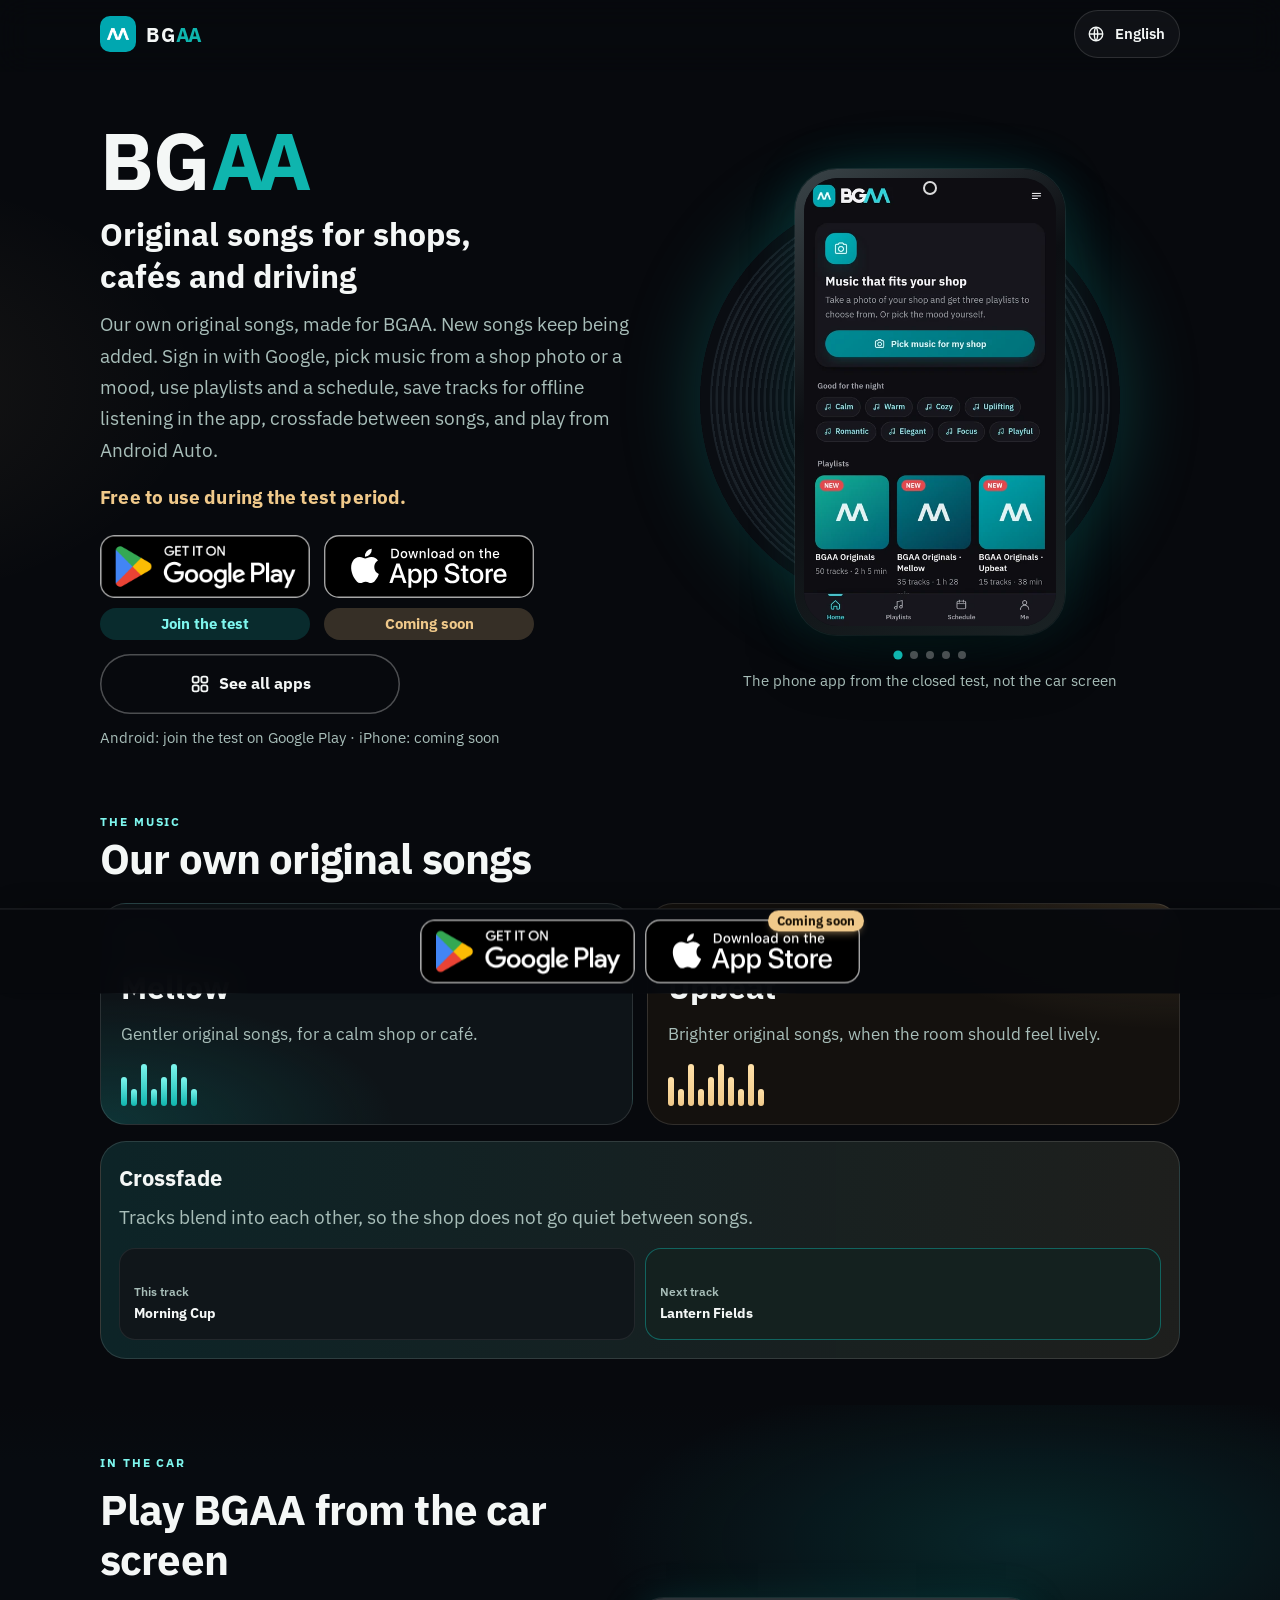
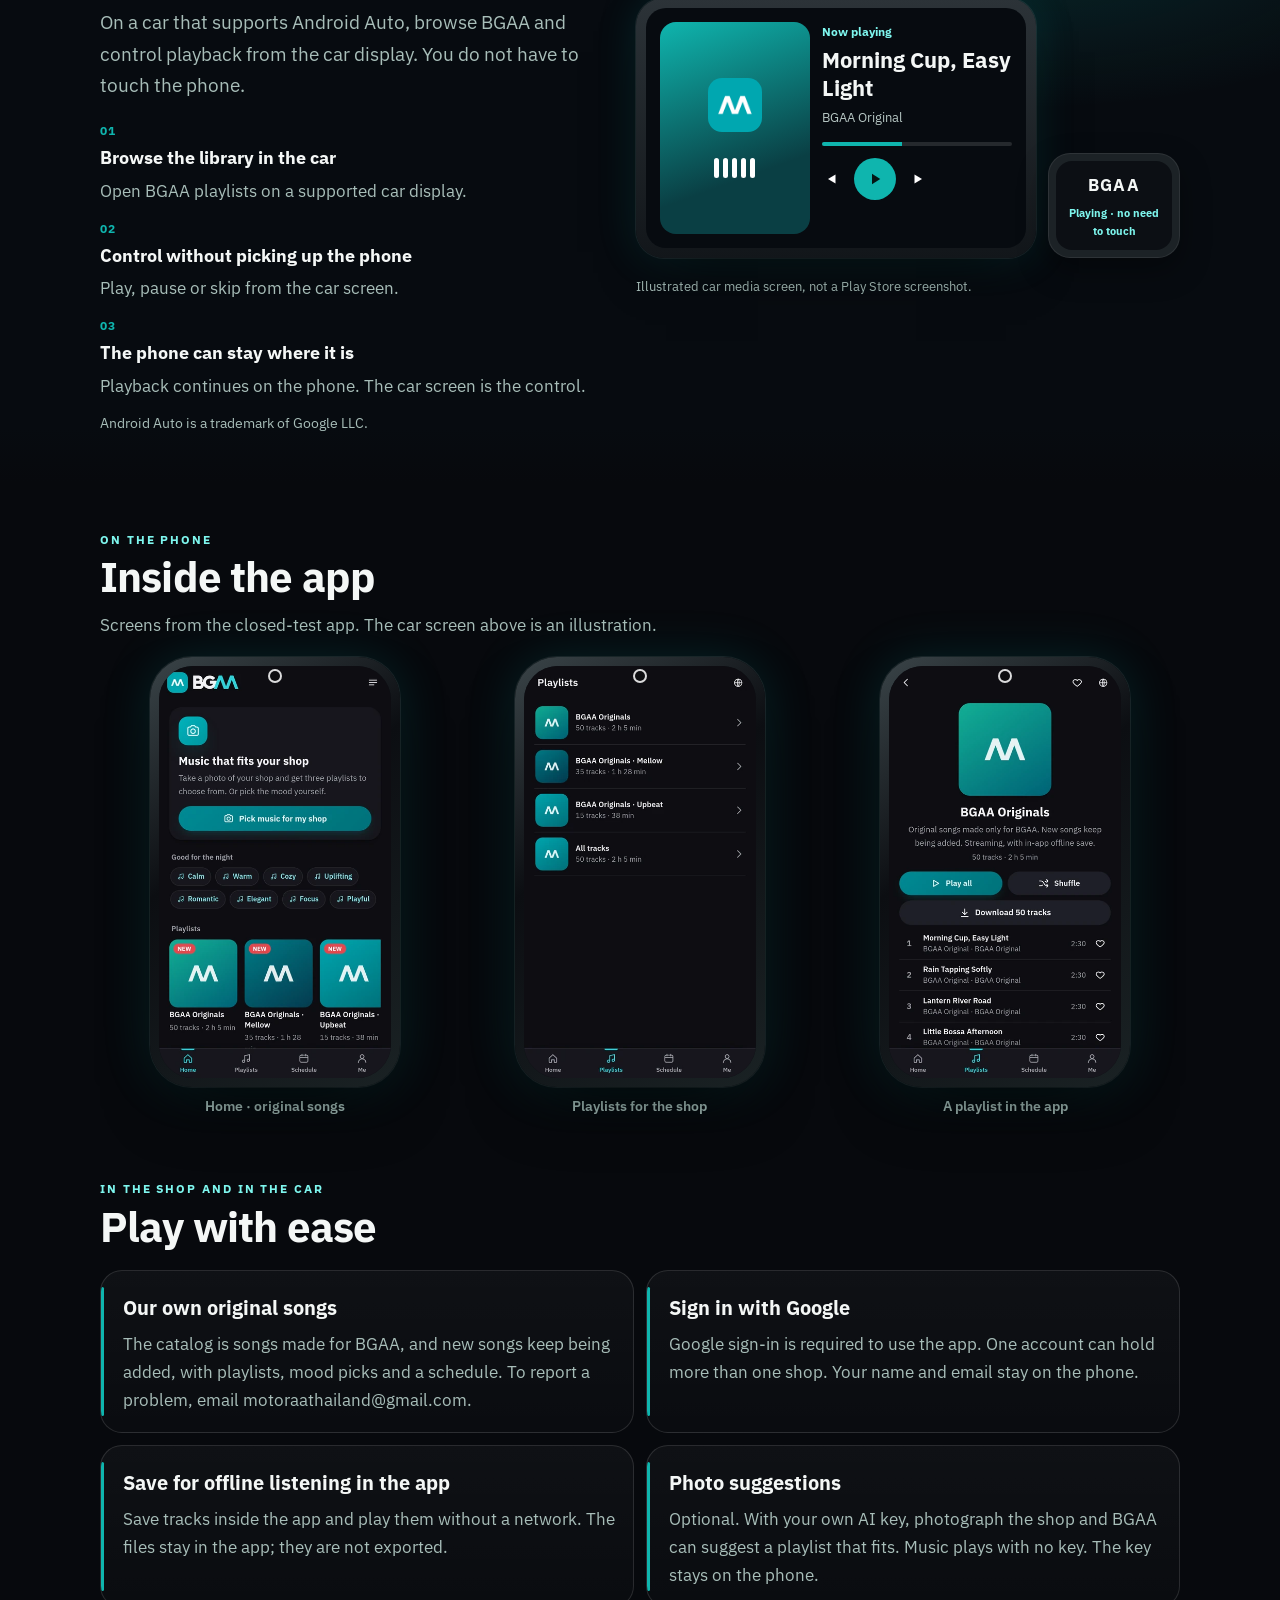
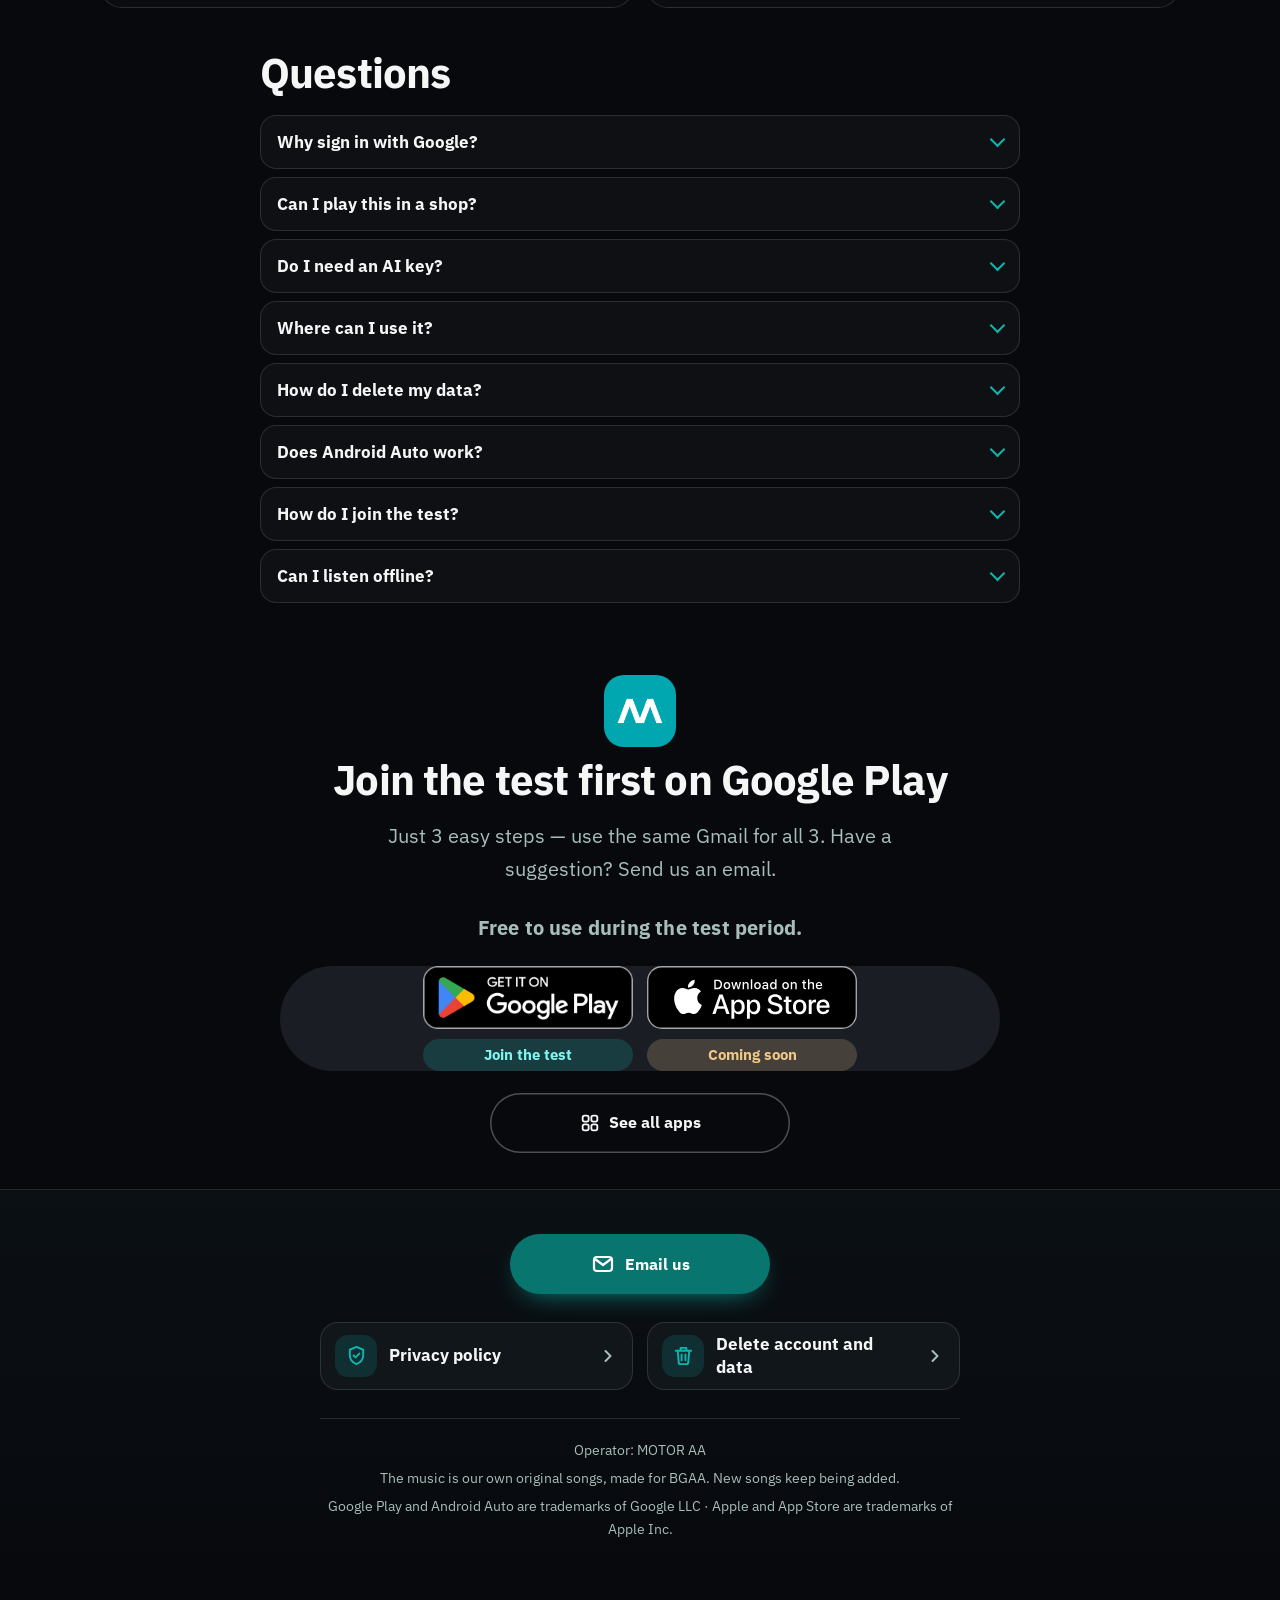
==== commit 7b251c33: "Intro and join: drop song-count wording; keep each language in its own words Replace 50+/50-song mar" ====
--- a/index.html
+++ b/index.html
@@ -3,8 +3,8 @@
 <head>
 <meta charset="utf-8">
 <meta name="viewport" content="width=device-width, initial-scale=1, viewport-fit=cover">
-<title>BGAA — เพลงต้น⁠ฉบับมากกว่า 50 เพลง สำหรับร้าน คาเฟ่ และการขับขี่</title>
-<meta name="description" content="BGAA แอป Android เพลงต้น⁠ฉบับของเรา มากกว่า 50 เพลง สำหรับร้าน คาเฟ่ และการขับขี่ เข้า⁠สู่⁠ระบบด้วย Google เลือกเพลงจากรูปร้านหรือบรรยากาศ ใช้เพลย์ลิสต์และตารางเวลา บันทึกฟังออฟไลน์ในแอป สลับด้วยครอสเฟด และเปิดจาก Android Auto ได้">
+<title>BGAA — เพลงต้น⁠ฉบับสำหรับร้าน คาเฟ่ และการขับขี่</title>
+<meta name="description" content="BGAA แอป Android เพลงต้น⁠ฉบับของเรา สำหรับร้าน คาเฟ่ และการขับขี่ มีเพลงใหม่เพิ่มอยู่เรื่อย ๆ เข้า⁠สู่⁠ระบบด้วย Google เลือกเพลงจากรูปร้านหรือบรรยากาศ ใช้เพลย์ลิสต์และตารางเวลา บันทึกฟังออฟไลน์ในแอป สลับด้วยครอสเฟด และเปิดจาก Android Auto ได้">
 <meta name="robots" content="index, follow">
 <meta name="theme-color" content="#07090d">
 <meta name="color-scheme" content="dark">
@@ -17,21 +17,21 @@
 <link rel="alternate" hreflang="x-default" href="https://motoraathailand.github.io/bgaa-site/">
 <meta property="og:type" content="website">
 <meta property="og:site_name" content="BGAA">
-<meta property="og:title" content="BGAA — เพลงต้น⁠ฉบับมากกว่า 50 เพลง สำหรับร้าน คาเฟ่ และการขับขี่">
-<meta property="og:description" content="BGAA แอป Android เพลงต้น⁠ฉบับของเรา มากกว่า 50 เพลง สำหรับร้าน คาเฟ่ และการขับขี่ เข้า⁠สู่⁠ระบบด้วย Google เลือกเพลงจากรูปร้านหรือบรรยากาศ ใช้เพลย์ลิสต์และตารางเวลา บันทึกฟังออฟไลน์ในแอป สลับด้วยครอสเฟด และเปิดจาก Android Auto ได้">
+<meta property="og:title" content="BGAA — เพลงต้น⁠ฉบับสำหรับร้าน คาเฟ่ และการขับขี่">
+<meta property="og:description" content="BGAA แอป Android เพลงต้น⁠ฉบับของเรา สำหรับร้าน คาเฟ่ และการขับขี่ มีเพลงใหม่เพิ่มอยู่เรื่อย ๆ เข้า⁠สู่⁠ระบบด้วย Google เลือกเพลงจากรูปร้านหรือบรรยากาศ ใช้เพลย์ลิสต์และตารางเวลา บันทึกฟังออฟไลน์ในแอป สลับด้วยครอสเฟด และเปิดจาก Android Auto ได้">
 <meta property="og:url" content="https://motoraathailand.github.io/bgaa-site/">
 <meta property="og:image" content="https://motoraathailand.github.io/bgaa-site/img/bgaa-icon-512.png">
 <meta property="og:locale" content="th_TH">
 <meta name="twitter:card" content="summary">
-<meta name="twitter:title" content="BGAA — เพลงต้น⁠ฉบับมากกว่า 50 เพลง สำหรับร้าน คาเฟ่ และการขับขี่">
-<meta name="twitter:description" content="BGAA แอป Android เพลงต้น⁠ฉบับของเรา มากกว่า 50 เพลง สำหรับร้าน คาเฟ่ และการขับขี่ เข้า⁠สู่⁠ระบบด้วย Google เลือกเพลงจากรูปร้านหรือบรรยากาศ ใช้เพลย์ลิสต์และตารางเวลา บันทึกฟังออฟไลน์ในแอป สลับด้วยครอสเฟด และเปิดจาก Android Auto ได้">
+<meta name="twitter:title" content="BGAA — เพลงต้น⁠ฉบับสำหรับร้าน คาเฟ่ และการขับขี่">
+<meta name="twitter:description" content="BGAA แอป Android เพลงต้น⁠ฉบับของเรา สำหรับร้าน คาเฟ่ และการขับขี่ มีเพลงใหม่เพิ่มอยู่เรื่อย ๆ เข้า⁠สู่⁠ระบบด้วย Google เลือกเพลงจากรูปร้านหรือบรรยากาศ ใช้เพลย์ลิสต์และตารางเวลา บันทึกฟังออฟไลน์ในแอป สลับด้วยครอสเฟด และเปิดจาก Android Auto ได้">
 <link rel="icon" href="img/bgaa-icon-512.png" type="image/png" sizes="512x512">
 <link rel="apple-touch-icon" href="img/bgaa-icon-1024.png">
 <script>
 (function(){var L=['th','en','ko','zh','hi'],l='en',x=0,d=document.documentElement,s=null,m=null,a=[],p='',i;try{m=/[?&]lang=([a-z]{2})/i.exec(location.search)}catch(e){}try{s=localStorage.getItem('lang')}catch(e){}try{a=(navigator.languages&&navigator.languages.length)?navigator.languages:[navigator.language||'']}catch(e){}if(m&&L.indexOf(m[1].toLowerCase())>-1){l=m[1].toLowerCase();x=1}else if(s&&L.indexOf(s)>-1){l=s;x=1}else for(i=0;i<a.length;i++){p=String(a[i]||'').toLowerCase().split(/[-_]/)[0];if(L.indexOf(p)>-1){l=p;break}}window.__L=l;window.__LX=x;d.lang=l==='zh'?'zh-Hans':l;d.setAttribute('data-lang',l);if(l!=='th')d.classList.add('pl')})();
 </script>
 <link rel="stylesheet" href="css/site.css?v=f1a63e6e57">
-<script type="application/ld+json">{"@context":"https://schema.org","@type":"SoftwareApplication","name":"BGAA","applicationCategory":"MultimediaApplication","operatingSystem":"Android","inLanguage":["th","en","ko","zh","hi"],"author":{"@type":"Organization","name":"MOTOR AA"},"url":"https://motoraathailand.github.io/bgaa-site/","description":"Android app of 50+ original songs for shops, cafés and driving. Google sign-in, shop-photo and mood picks, playlists, schedule, in-app offline save, crossfade and Android Auto."}</script>
+<script type="application/ld+json">{"@context":"https://schema.org","@type":"SoftwareApplication","name":"BGAA","applicationCategory":"MultimediaApplication","operatingSystem":"Android","inLanguage":["th","en","ko","zh","hi"],"author":{"@type":"Organization","name":"MOTOR AA"},"url":"https://motoraathailand.github.io/bgaa-site/","description":"Android original songs for shops, cafés and driving. New songs keep being added. Google sign-in, shop-photo and mood picks, playlists, schedule, in-app offline save, crossfade and Android Auto."}</script>
 </head>
 <body data-page="index">
 <a class="skip" href="#main" data-t="skip">ข้ามไปยังเนื้อหา</a>
@@ -53,7 +53,7 @@
     <div class="hero-text">
       <h1>BG<span class="aa">AA</span></h1>
       <p class="sub" data-t="sub">เพลงต้น⁠ฉบับสำหรับร้าน คาเฟ่ และการขับขี่</p>
-      <p class="lead" data-t="lead">เพลงต้น⁠ฉบับของเราที่ทำขึ้นสำหรับ BGAA มีมากกว่า 50 เพลง เข้า⁠สู่⁠ระบบด้วย Google เลือกเพลงจากรูปร้านหรือบรรยากาศ ใช้เพลย์ลิสต์และตารางเวลา บันทึกฟังออฟไลน์ในแอป สลับเพลงด้วยครอสเฟด และเปิดจาก Android Auto ได้</p>
+      <p class="lead" data-t="lead">เพลงต้น⁠ฉบับของเราที่ทำขึ้นสำหรับ BGAA มีเพลงใหม่เพิ่มอยู่เรื่อย ๆ เข้า⁠สู่⁠ระบบด้วย Google เลือกเพลงจากรูปร้านหรือบรรยากาศ ใช้เพลย์ลิสต์และตารางเวลา บันทึกฟังออฟไลน์ในแอป สลับเพลงด้วยครอสเฟด และเปิดจาก Android Auto ได้</p>
       <p class="free-test" data-t="freeTest">ใช้งานฟรีในช่วงทดสอบ</p>
       <div class="cta">
         <div class="stores">
@@ -72,11 +72,11 @@
         <div class="phone-wrap">
           <div class="phone">
             <div class="phone-screen stack" id="heroStack">
-              <img data-shot="home" src="img/th-home.webp?v=5aeab58005" data-alt="altHome" alt="หน้าแรก BGAA เพลงต้น⁠ฉบับ" width="450" height="800" fetchpriority="high" decoding="async" class="on">
-              <img data-shot="list" src="img/th-list.webp?v=5aeab58005" data-alt="altList" alt="เพลย์ลิสต์ในแอป BGAA" width="450" height="800" decoding="async" loading="lazy">
-              <img data-shot="detail" src="img/th-detail.webp?v=5aeab58005" data-alt="altDetail" alt="รายการเพลงในเพลย์ลิสต์" width="450" height="800" decoding="async" loading="lazy">
-              <img data-shot="play" src="img/th-play.webp?v=5aeab58005" data-alt="altPlay" alt="หน้ากำลังเล่นในแอป BGAA" width="450" height="800" decoding="async" loading="lazy">
-              <img data-shot="me" src="img/th-me.webp?v=5aeab58005" data-alt="altMe" alt="หน้าฉันในแอป BGAA" width="450" height="800" decoding="async" loading="lazy">
+              <img data-shot="home" src="img/th-home.webp?v=cc0a4fd388" data-alt="altHome" alt="หน้าแรก BGAA เพลงต้น⁠ฉบับ" width="450" height="800" fetchpriority="high" decoding="async" class="on">
+              <img data-shot="list" src="img/th-list.webp?v=cc0a4fd388" data-alt="altList" alt="เพลย์ลิสต์ในแอป BGAA" width="450" height="800" decoding="async" loading="lazy">
+              <img data-shot="detail" src="img/th-detail.webp?v=cc0a4fd388" data-alt="altDetail" alt="รายการเพลงในเพลย์ลิสต์" width="450" height="800" decoding="async" loading="lazy">
+              <img data-shot="play" src="img/th-play.webp?v=cc0a4fd388" data-alt="altPlay" alt="หน้ากำลังเล่นในแอป BGAA" width="450" height="800" decoding="async" loading="lazy">
+              <img data-shot="me" src="img/th-me.webp?v=cc0a4fd388" data-alt="altMe" alt="หน้าฉันในแอป BGAA" width="450" height="800" decoding="async" loading="lazy">
             </div>
           </div>
         </div>
@@ -96,16 +96,16 @@
 <section class="modes" id="modes">
   <div class="wrap">
     <p class="kicker" data-t="modeK">เพลงของเรา</p>
-    <h2 data-t="modeH">เพลงต้น⁠ฉบับมากกว่า 50 เพลง</h2>
+    <h2 data-t="modeH">เพลงต้น⁠ฉบับของ BGAA</h2>
     <div class="rooms">
       <article class="room bgm live">
-        <p class="room-tag" data-t="bgmS">นุ่มนวล · Mellow</p>
+        <p class="room-tag" data-t="bgmS">นุ่มนวล</p>
         <h3 data-t="bgmT">นุ่มนวล</h3>
         <p data-t="bgmD">เพลงต้น⁠ฉบับจังหวะสบาย สำหรับร้านและคาเฟ่</p>
         <div class="wave" aria-hidden="true"><i></i><i></i><i></i><i></i><i></i><i></i><i></i><i></i></div>
       </article>
       <article class="room song live">
-        <p class="room-tag" data-t="songS">สดใส · Upbeat</p>
+        <p class="room-tag" data-t="songS">สดใส</p>
         <h3 data-t="songT">สดใส</h3>
         <p data-t="songD">เพลงต้น⁠ฉบับจังหวะคึกคัก เมื่ออยากให้ร้านมีชีวิต</p>
         <div class="wave" aria-hidden="true"><i></i><i></i><i></i><i></i><i></i><i></i><i></i><i></i><i></i><i></i></div>
@@ -169,19 +169,19 @@
     <div class="shot-row">
       <figure>
         <div class="phone-wrap sm">
-          <div class="phone"><div class="phone-screen"><img data-shot="home" src="img/th-home.webp?v=5aeab58005" data-alt="altHome" alt="หน้าแรก BGAA เพลงต้น⁠ฉบับ" width="450" height="800" decoding="async" loading="lazy"></div></div>
+          <div class="phone"><div class="phone-screen"><img data-shot="home" src="img/th-home.webp?v=cc0a4fd388" data-alt="altHome" alt="หน้าแรก BGAA เพลงต้น⁠ฉบับ" width="450" height="800" decoding="async" loading="lazy"></div></div>
         </div>
         <figcaption data-t="s1cap">หน้าแรก · เลือกก่อนเล่น</figcaption>
       </figure>
       <figure>
         <div class="phone-wrap sm">
-          <div class="phone"><div class="phone-screen"><img data-shot="list" src="img/th-list.webp?v=5aeab58005" data-alt="altList" alt="เพลย์ลิสต์ในแอป BGAA" width="450" height="800" decoding="async" loading="lazy"></div></div>
+          <div class="phone"><div class="phone-screen"><img data-shot="list" src="img/th-list.webp?v=cc0a4fd388" data-alt="altList" alt="เพลย์ลิสต์ในแอป BGAA" width="450" height="800" decoding="async" loading="lazy"></div></div>
         </div>
         <figcaption data-t="s2cap">เพลย์ลิสต์สำหรับร้าน</figcaption>
       </figure>
       <figure>
         <div class="phone-wrap sm">
-          <div class="phone"><div class="phone-screen"><img data-shot="detail" src="img/th-detail.webp?v=5aeab58005" data-alt="altDetail" alt="รายการเพลงในเพลย์ลิสต์" width="450" height="800" decoding="async" loading="lazy"></div></div>
+          <div class="phone"><div class="phone-screen"><img data-shot="detail" src="img/th-detail.webp?v=cc0a4fd388" data-alt="altDetail" alt="รายการเพลงในเพลย์ลิสต์" width="450" height="800" decoding="async" loading="lazy"></div></div>
         </div>
         <figcaption data-t="s3cap">รายการเพลงในแอป</figcaption>
       </figure>
@@ -196,7 +196,7 @@
     <div class="rail-grid four">
       <article>
         <h3 data-t="r1t">เพลงต้น⁠ฉบับของเรา</h3>
-        <p data-t="r1d">คลังเพลงเป็นเพลงที่ทำขึ้นสำหรับ BGAA มากกว่า 50 เพลง มีเพลย์ลิสต์ การเลือกตามบรรยากาศ และตารางเวลา หากพบปัญหา ส่งอีเมลมาที่ motoraathailand@gmail.com</p>
+        <p data-t="r1d">คลังเพลงเป็นเพลงที่ทำขึ้นสำหรับ BGAA มีเพลงใหม่เพิ่มอยู่เรื่อย ๆ มีเพลย์ลิสต์ การเลือกตามบรรยากาศ และตารางเวลา หากพบปัญหา ส่งอีเมลมาที่ motoraathailand@gmail.com</p>
       </article>
       <article>
         <h3 data-t="r2t">เข้า⁠สู่⁠ระบบด้วย Google</h3>
@@ -219,7 +219,7 @@
     <h2 data-t="faqH">คำถามที่พบบ่อย</h2>
     <div class="faqs">
       <details><summary data-t="q2">ทำไมต้องเข้า⁠สู่⁠ระบบด้วย Google</summary><p data-t="a2">ต้องเข้า⁠สู่⁠ระบบ เพื่อระบุตัวคุณในแอป และให้บัญชีเดียวเก็บได้หลายร้าน รวมถึงเล่นเพลงต้น⁠ฉบับ ชื่อและอีเมลอยู่บนโทรศัพท์</p></details>
-      <details><summary data-t="q3">เปิดในร้านได้ไหม</summary><p data-t="a3">เปิดในร้านได้ เพลงเหล่านี้เป็นเพลงต้น⁠ฉบับของเรา ที่ทำขึ้นสำหรับ BGAA มากกว่า 50 เพลง สำหรับร้าน คาเฟ่ และการขับขี่</p></details>
+      <details><summary data-t="q3">เปิดในร้านได้ไหม</summary><p data-t="a3">เปิดในร้านได้ เพลงเหล่านี้เป็นเพลงต้น⁠ฉบับของเรา ที่ทำขึ้นสำหรับ BGAA สำหรับร้าน คาเฟ่ และการขับขี่ มีเพลงใหม่เพิ่มอยู่เรื่อย ๆ</p></details>
       <details><summary data-t="q4">ต้องมีคีย์ AI ไหม</summary><p data-t="a4">ไม่ต้อง เปิดเพลงได้โดยไม่มีคีย์ การแนะนำจากรูปเป็นทางเลือก และใช้คีย์ที่คุณใส่เอง (Google Gemini, Groq หรือ OpenRouter)</p></details>
       <details><summary data-t="q5">ใช้ได้ที่ไหนบ้าง</summary><p data-t="a5">โทรศัพท์ Android ในทุกประเทศ การทดสอบไม่ได้จำกัดแค่ประเทศไทย ยังไม่มีแอปสำหรับ iPhone</p></details>
       <details><summary data-t="q6">ลบข้อมูลอย่างไร</summary><p data-t="a6">ในแอป: ฉัน → ลบข้อมูลทั้งหมดในโทรศัพท์นี้ แล้วออกจากระบบ จะถอนสิทธิ์บัญชี Google ที่ myaccount.google.com/permissions ก็ได้</p></details>
@@ -259,7 +259,7 @@
     </nav>
     <div class="ft-fine">
       <p><span data-t="ftOp">ผู้ให้บริการ</span>: MOTOR AA</p>
-      <p data-t="ftSrc">เพลงทั้งหมดเป็นเพลงต้น⁠ฉบับของเรา ที่ทำขึ้นสำหรับ BGAA มากกว่า 50 เพลง</p>
+      <p data-t="ftSrc">เพลงทั้งหมดเป็นเพลงต้น⁠ฉบับของเรา ที่ทำขึ้นสำหรับ BGAA มีเพลงใหม่เพิ่มอยู่เรื่อย ๆ</p>
       <p class="ft-tm" data-t="ftTm">Google Play และ Android Auto เป็นเครื่องหมายการค้าของ Google LLC · Apple และ App Store เป็นเครื่องหมายการค้าของ Apple Inc.</p>
     </div>
   </div>
@@ -269,7 +269,7 @@
   <span class="dlb dlb-off" role="img" data-alt-label="asAria" aria-label="App Store — เร็ว ๆ นี้ (ยังไม่เปิด)"><img src="img/badges/as-th.svg" data-badge="as" alt="" width="565" height="168" decoding="async"><em class="dlb-tag" data-t="asCap">เร็ว ๆ นี้</em></span>
 </div></div>
 <button type="button" class="totop" id="totop" hidden data-alt-label="totop" aria-label="กลับไปด้านบน"><svg viewBox="0 0 24 24" aria-hidden="true"><path d="M6 14l6-6 6 6" fill="none" stroke="currentColor" stroke-width="2.4" stroke-linecap="round" stroke-linejoin="round"/></svg></button>
-<script src="js/strings.js?v=cc5dcaaaac"></script>
-<script src="js/site.js?v=f92e1a745e"></script>
+<script src="js/strings.js?v=fc001a5419"></script>
+<script src="js/site.js?v=23ca072d0c"></script>
 </body>
 </html>
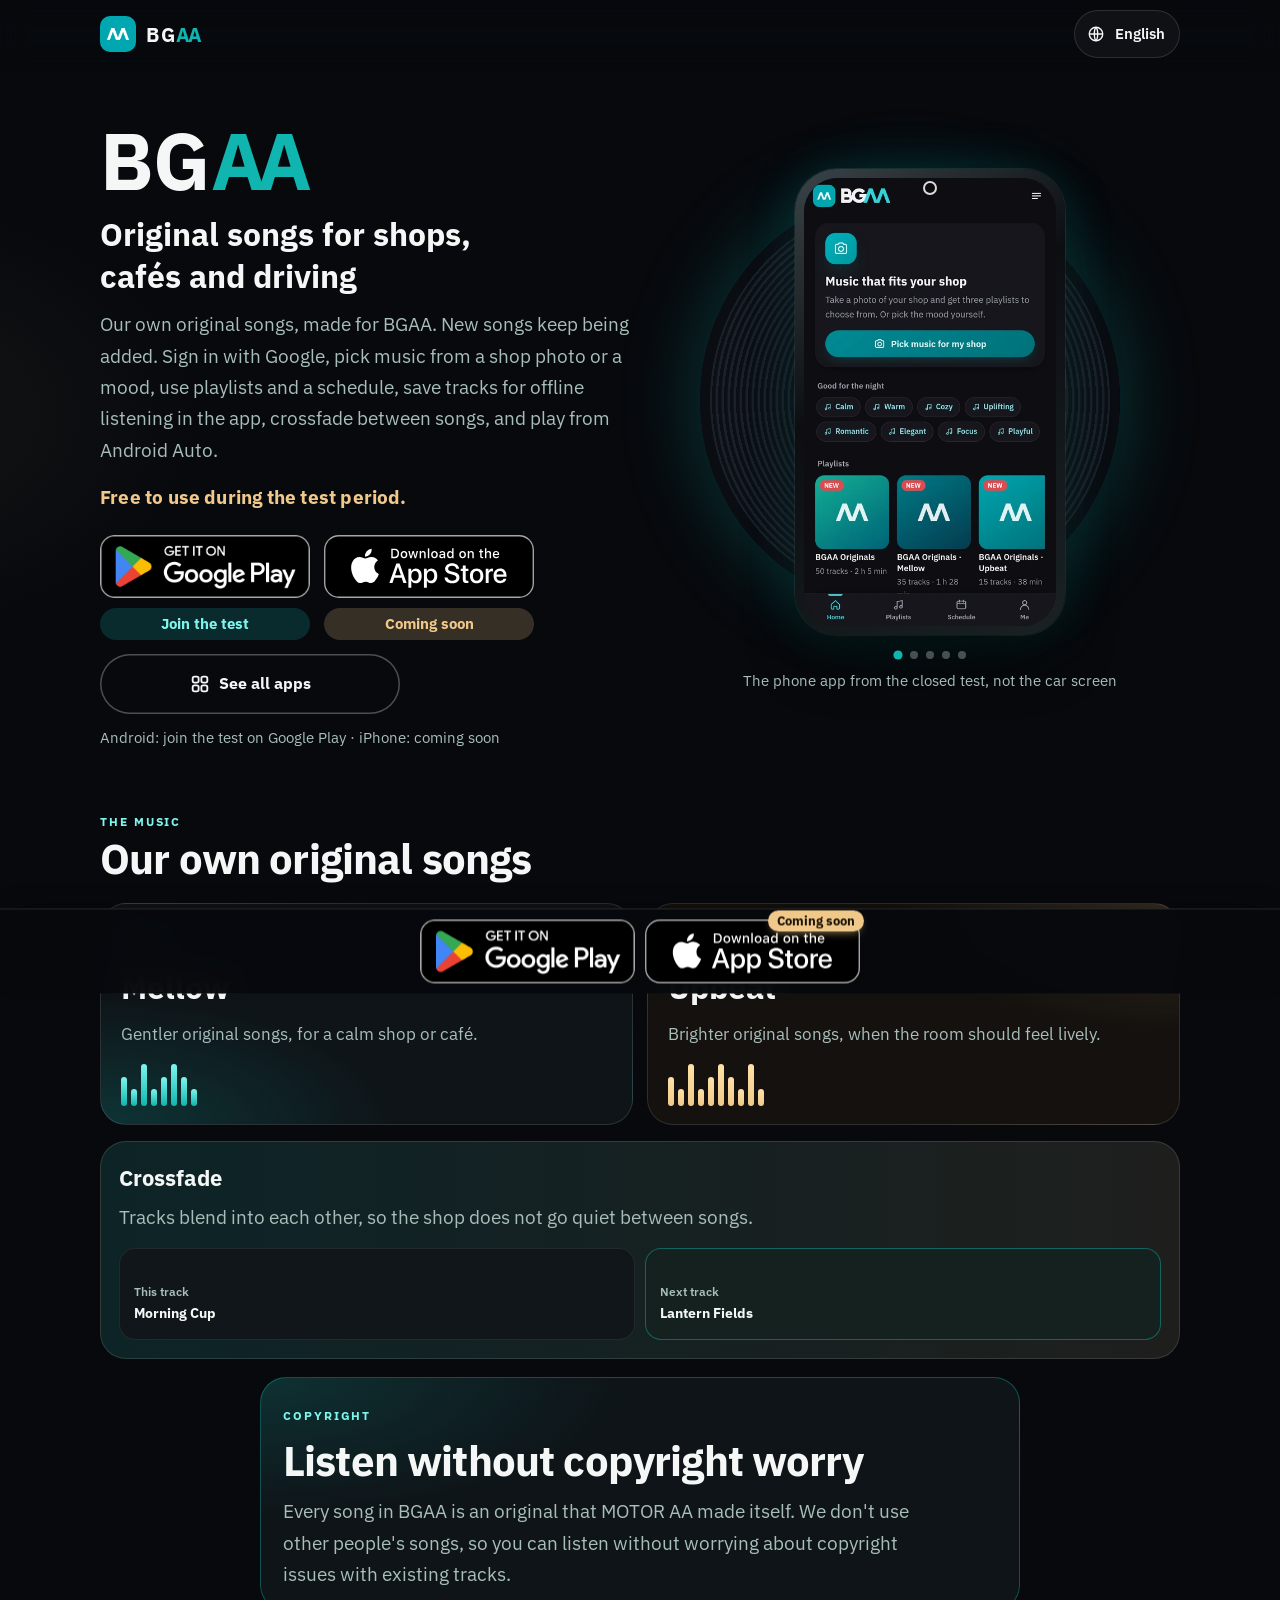
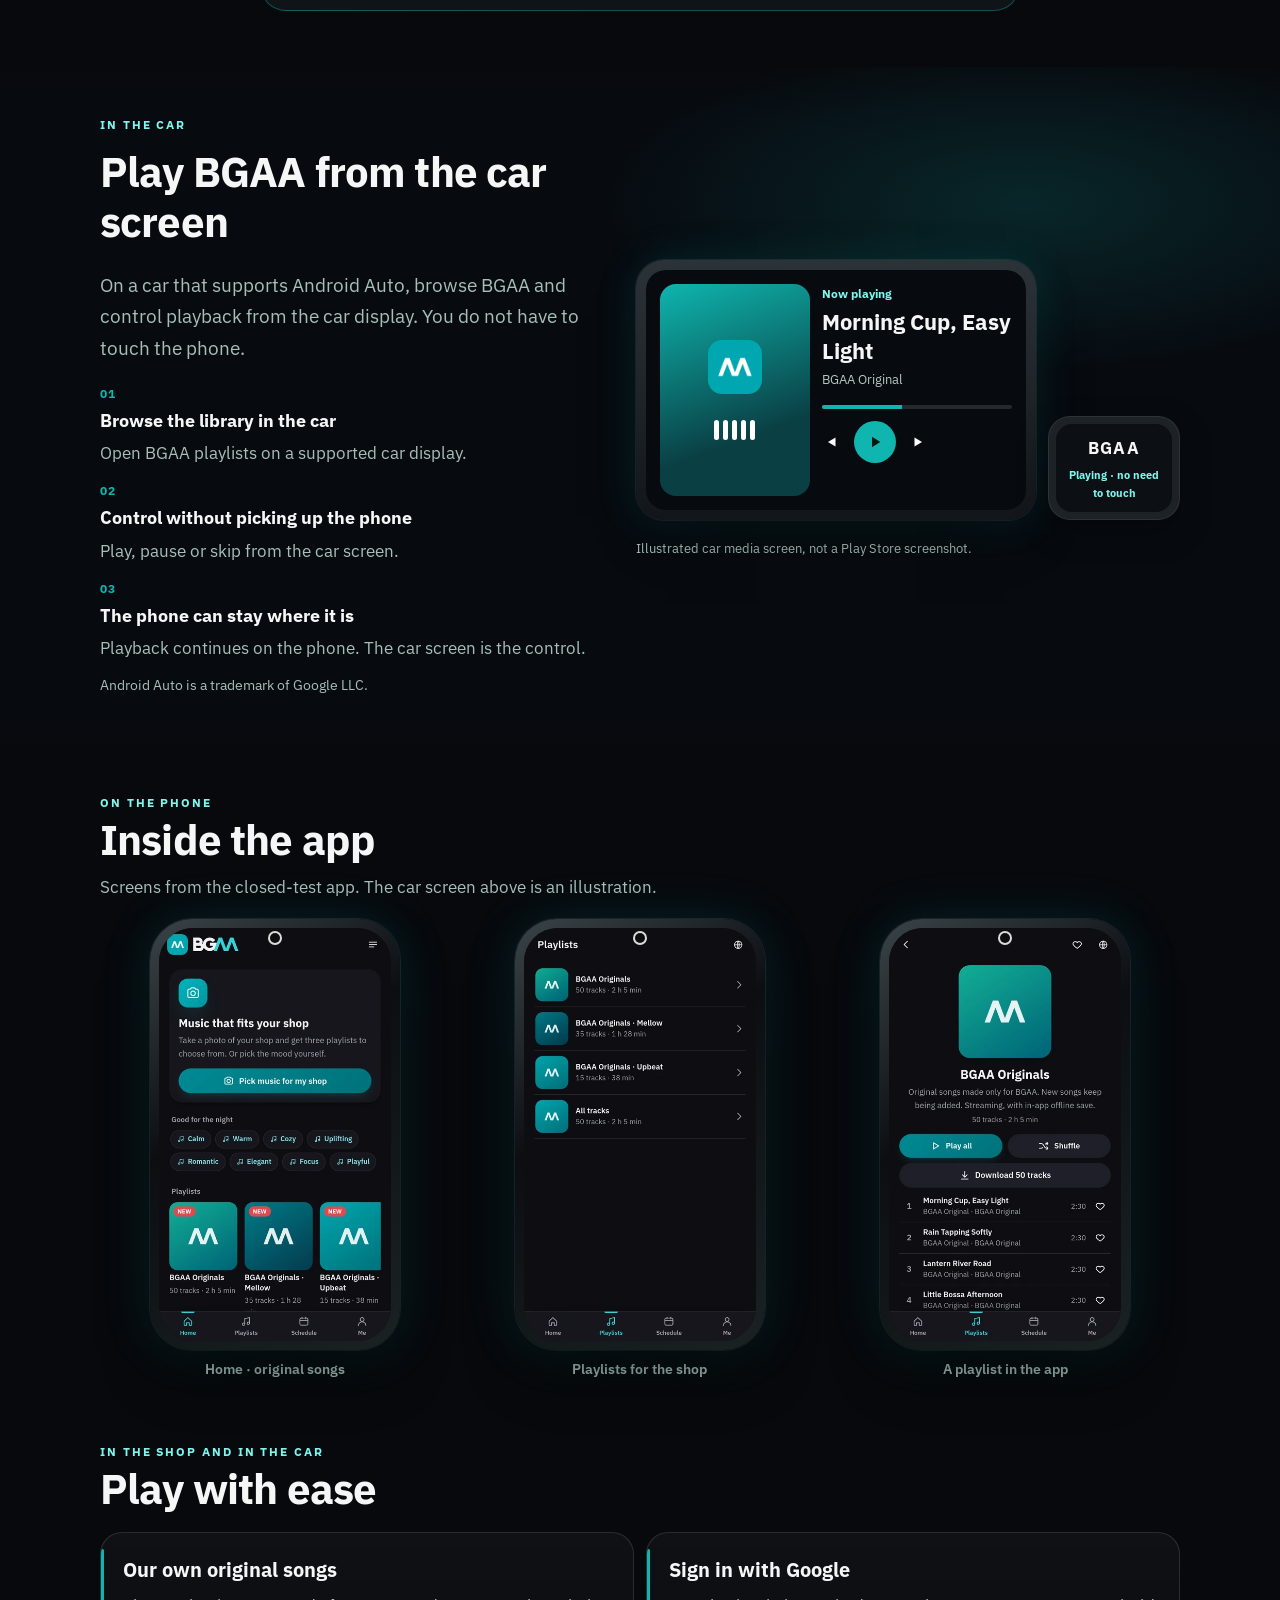
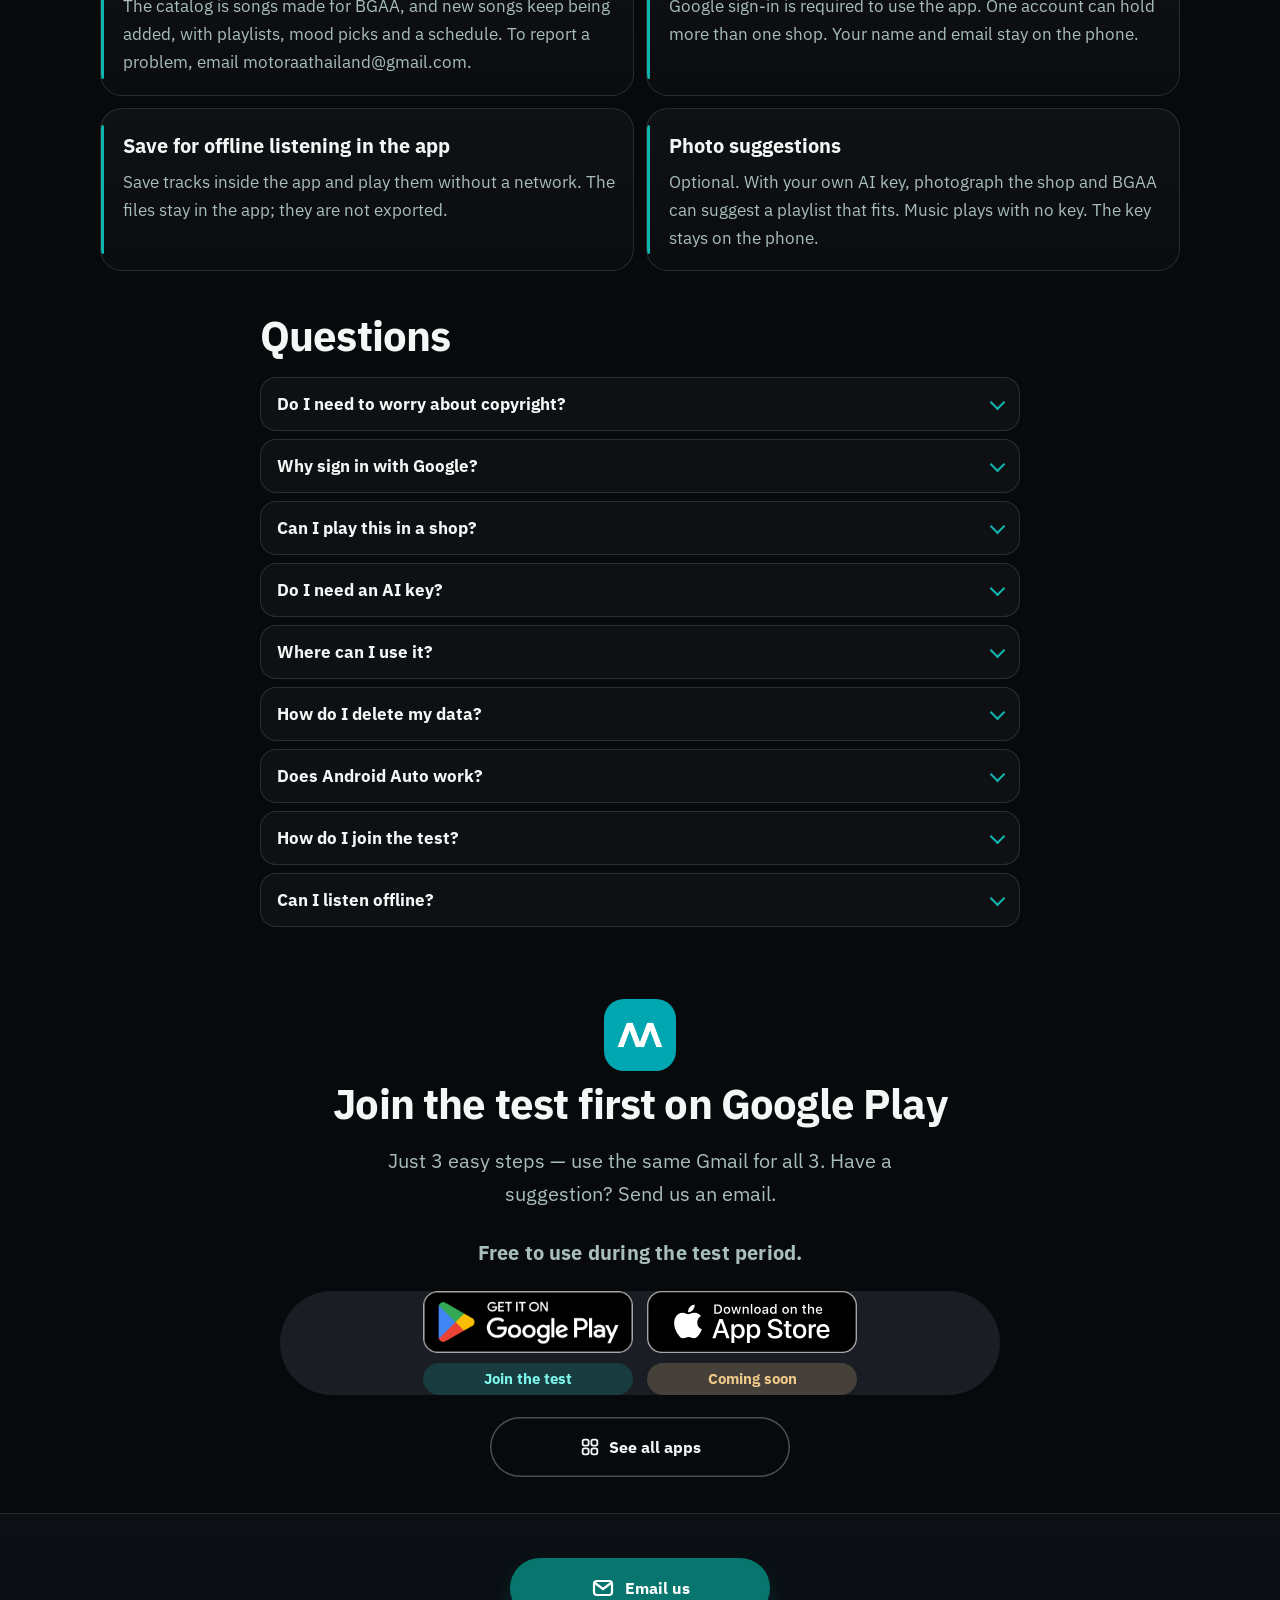
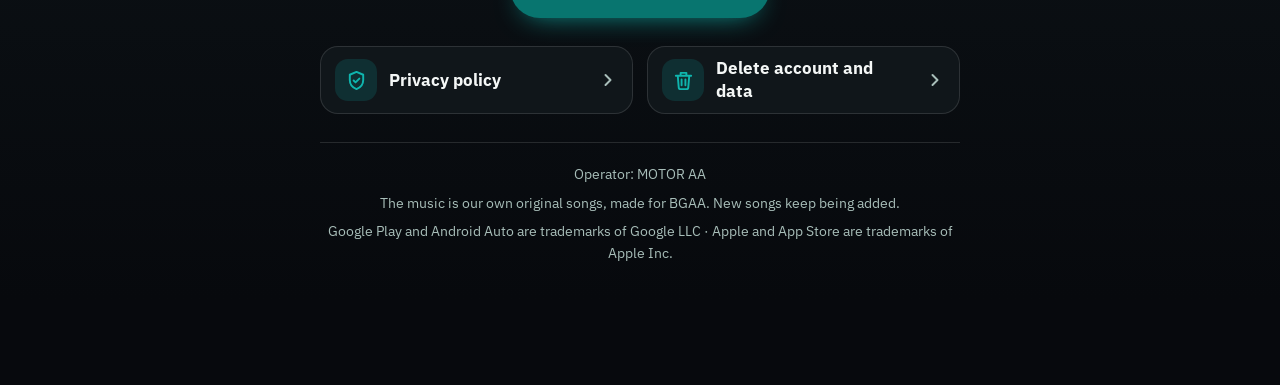
==== commit 03571f76: "Intro: add a copyright reassurance in all five languages Add a short night-drive section after the o" ====
--- a/index.html
+++ b/index.html
@@ -30,7 +30,7 @@
 <script>
 (function(){var L=['th','en','ko','zh','hi'],l='en',x=0,d=document.documentElement,s=null,m=null,a=[],p='',i;try{m=/[?&]lang=([a-z]{2})/i.exec(location.search)}catch(e){}try{s=localStorage.getItem('lang')}catch(e){}try{a=(navigator.languages&&navigator.languages.length)?navigator.languages:[navigator.language||'']}catch(e){}if(m&&L.indexOf(m[1].toLowerCase())>-1){l=m[1].toLowerCase();x=1}else if(s&&L.indexOf(s)>-1){l=s;x=1}else for(i=0;i<a.length;i++){p=String(a[i]||'').toLowerCase().split(/[-_]/)[0];if(L.indexOf(p)>-1){l=p;break}}window.__L=l;window.__LX=x;d.lang=l==='zh'?'zh-Hans':l;d.setAttribute('data-lang',l);if(l!=='th')d.classList.add('pl')})();
 </script>
-<link rel="stylesheet" href="css/site.css?v=f1a63e6e57">
+<link rel="stylesheet" href="css/site.css?v=537d34916c">
 <script type="application/ld+json">{"@context":"https://schema.org","@type":"SoftwareApplication","name":"BGAA","applicationCategory":"MultimediaApplication","operatingSystem":"Android","inLanguage":["th","en","ko","zh","hi"],"author":{"@type":"Organization","name":"MOTOR AA"},"url":"https://motoraathailand.github.io/bgaa-site/","description":"Android original songs for shops, cafés and driving. New songs keep being added. Google sign-in, shop-photo and mood picks, playlists, schedule, in-app offline save, crossfade and Android Auto."}</script>
 </head>
 <body data-page="index">
@@ -119,6 +119,16 @@
         <div class="xf-card in"><span data-t="fadeIn">เพลงถัดไป</span><b>Lantern Fields</b></div>
       </div>
     </div>
+  </div>
+</section>
+
+<section class="rights" id="rights">
+  <div class="wrap">
+    <article class="rights-card">
+      <p class="kicker" data-t="rightsK">ลิขสิทธิ์</p>
+      <h2 data-t="rightsH">ฟังได้อย่างสบายใจ</h2>
+      <p class="lead" data-t="rightsD">เพลงทั้งหมดใน BGAA เป็นเพลงต้น⁠ฉบับที่ MOTOR AA สร้างขึ้นเอง เราไม่ได้หยิบเพลงของคนอื่นมาใช้ จึงฟังได้โดยไม่ต้องกังวลเรื่องลิขสิทธิ์ของเพลงที่มีอยู่แล้ว</p>
+    </article>
   </div>
 </section>
 
@@ -218,6 +228,7 @@
   <div class="wrap">
     <h2 data-t="faqH">คำถามที่พบบ่อย</h2>
     <div class="faqs">
+      <details><summary data-t="rightsQ">ต้องกังวลเรื่องลิขสิทธิ์ไหม</summary><p data-t="rightsA">เพลงทั้งหมดใน BGAA เป็นเพลงต้น⁠ฉบับที่ MOTOR AA สร้างขึ้นเอง เราไม่ได้หยิบเพลงของคนอื่นมาใช้ จึงฟังได้โดยไม่ต้องกังวลเรื่องลิขสิทธิ์ของเพลงที่มีอยู่แล้ว</p></details>
       <details><summary data-t="q2">ทำไมต้องเข้า⁠สู่⁠ระบบด้วย Google</summary><p data-t="a2">ต้องเข้า⁠สู่⁠ระบบ เพื่อระบุตัวคุณในแอป และให้บัญชีเดียวเก็บได้หลายร้าน รวมถึงเล่นเพลงต้น⁠ฉบับ ชื่อและอีเมลอยู่บนโทรศัพท์</p></details>
       <details><summary data-t="q3">เปิดในร้านได้ไหม</summary><p data-t="a3">เปิดในร้านได้ เพลงเหล่านี้เป็นเพลงต้น⁠ฉบับของเรา ที่ทำขึ้นสำหรับ BGAA สำหรับร้าน คาเฟ่ และการขับขี่ มีเพลงใหม่เพิ่มอยู่เรื่อย ๆ</p></details>
       <details><summary data-t="q4">ต้องมีคีย์ AI ไหม</summary><p data-t="a4">ไม่ต้อง เปิดเพลงได้โดยไม่มีคีย์ การแนะนำจากรูปเป็นทางเลือก และใช้คีย์ที่คุณใส่เอง (Google Gemini, Groq หรือ OpenRouter)</p></details>
@@ -269,7 +280,7 @@
   <span class="dlb dlb-off" role="img" data-alt-label="asAria" aria-label="App Store — เร็ว ๆ นี้ (ยังไม่เปิด)"><img src="img/badges/as-th.svg" data-badge="as" alt="" width="565" height="168" decoding="async"><em class="dlb-tag" data-t="asCap">เร็ว ๆ นี้</em></span>
 </div></div>
 <button type="button" class="totop" id="totop" hidden data-alt-label="totop" aria-label="กลับไปด้านบน"><svg viewBox="0 0 24 24" aria-hidden="true"><path d="M6 14l6-6 6 6" fill="none" stroke="currentColor" stroke-width="2.4" stroke-linecap="round" stroke-linejoin="round"/></svg></button>
-<script src="js/strings.js?v=fc001a5419"></script>
+<script src="js/strings.js?v=f8e7339757"></script>
 <script src="js/site.js?v=23ca072d0c"></script>
 </body>
 </html>
--- a/css/site.css
+++ b/css/site.css
@@ -159,6 +159,16 @@
 .xf-card b{font-size:14px}
 .xf-card span{color:var(--muted);font-size:12px;font-weight:600}
 .xf-card.in{background:#14211f;border-color:rgba(15,181,174,.45)}
+
+
+.rights{padding:8px 0 20px}
+.rights .wrap{max-width:800px}
+.rights-card{padding:22px 22px 20px;border-radius:26px;border:1px solid rgba(15,181,174,.38);background:
+  radial-gradient(520px 200px at 0% 0%, rgba(15,181,174,.18), transparent 70%),
+  #0e1418}
+.rights-card .kicker{margin:0}
+.rights-card h2{margin-top:8px}
+.rights-card .lead{margin-top:10px}
 
 .auto{position:relative;margin-top:36px;padding:48px 0;overflow:hidden;
   background:
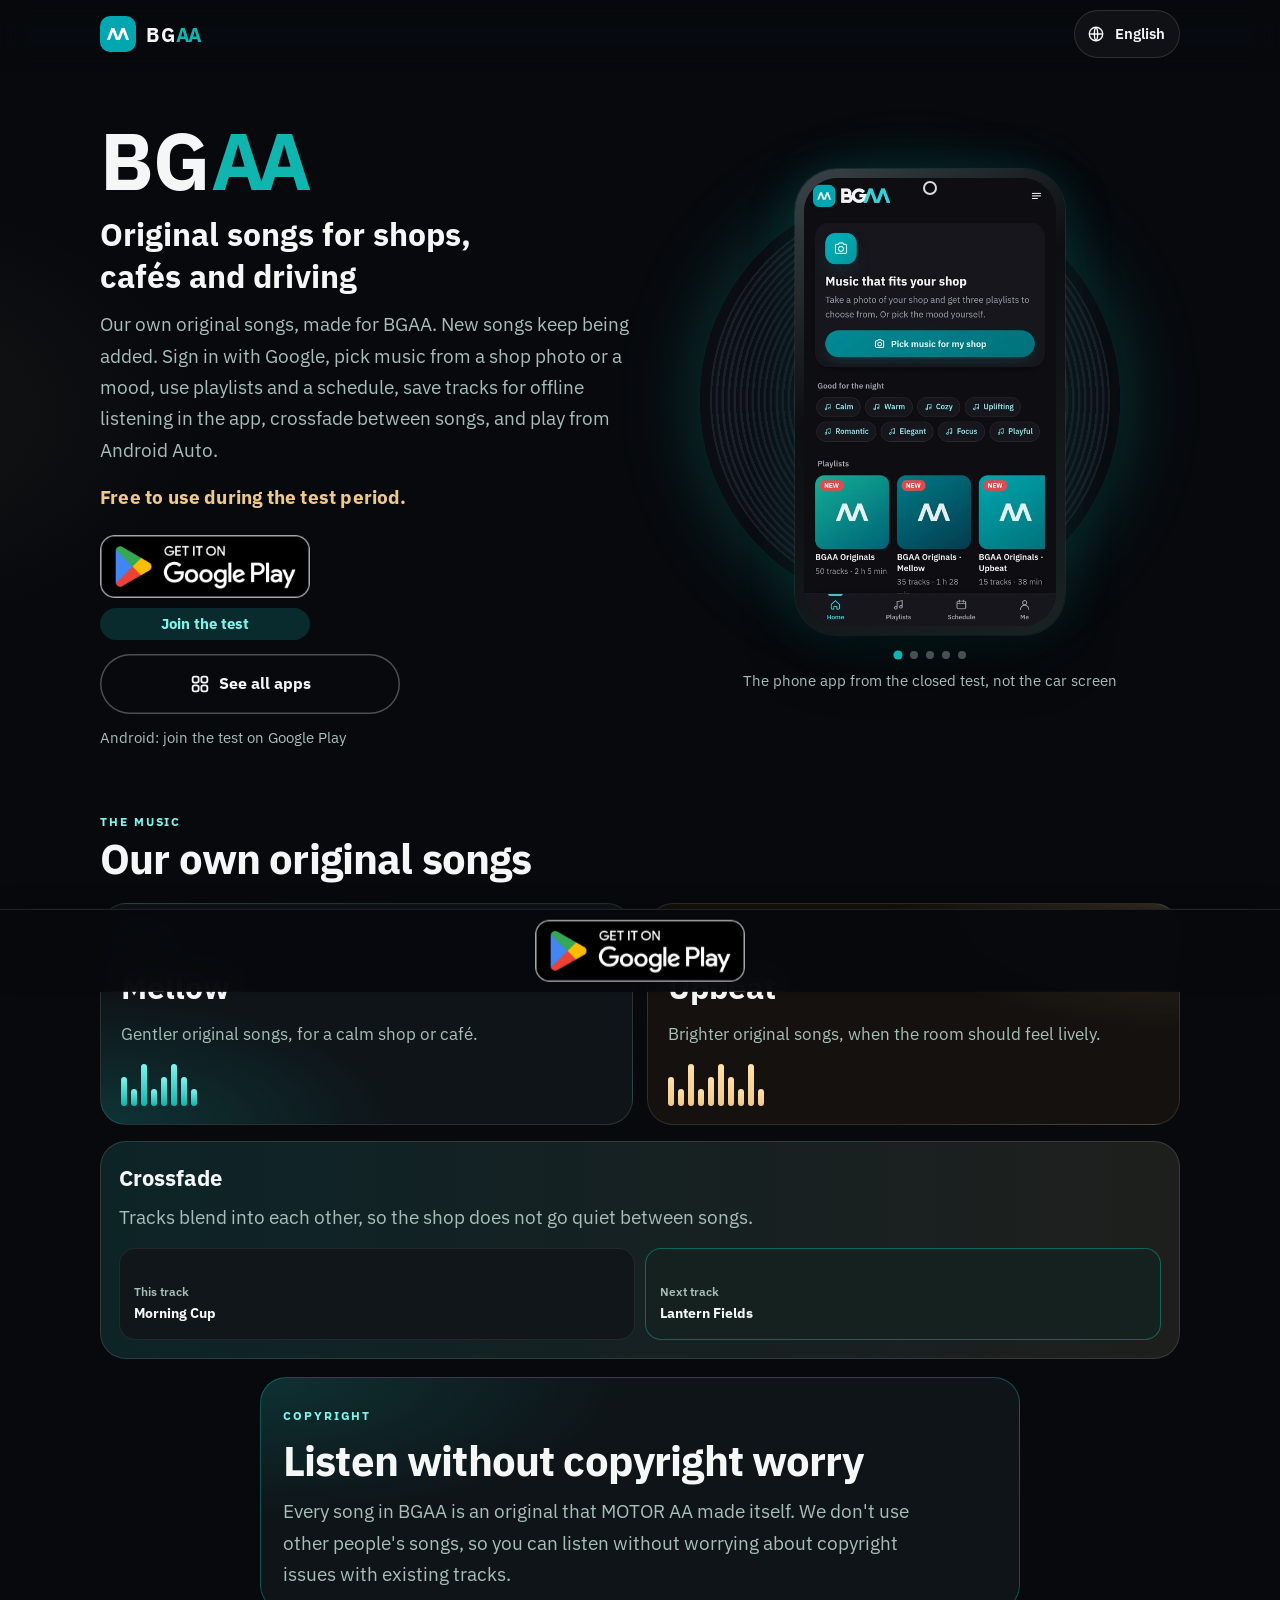
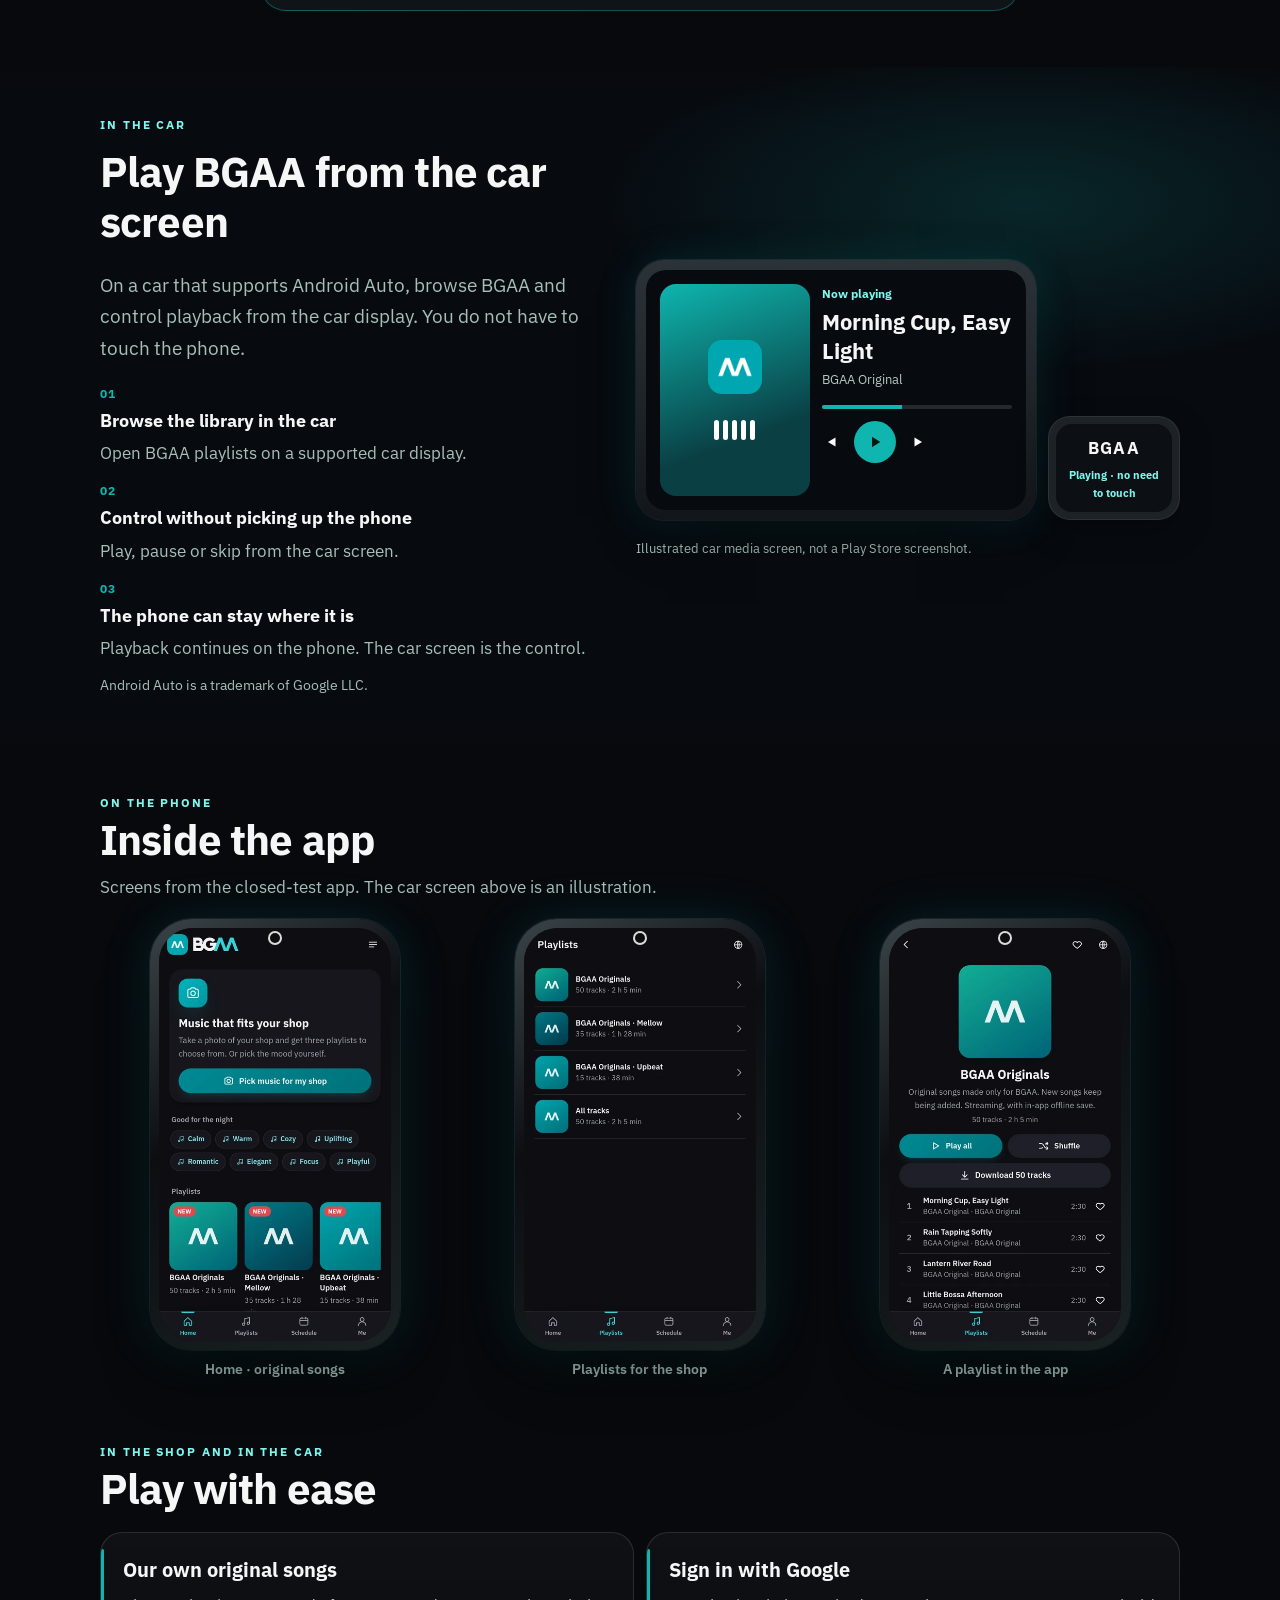
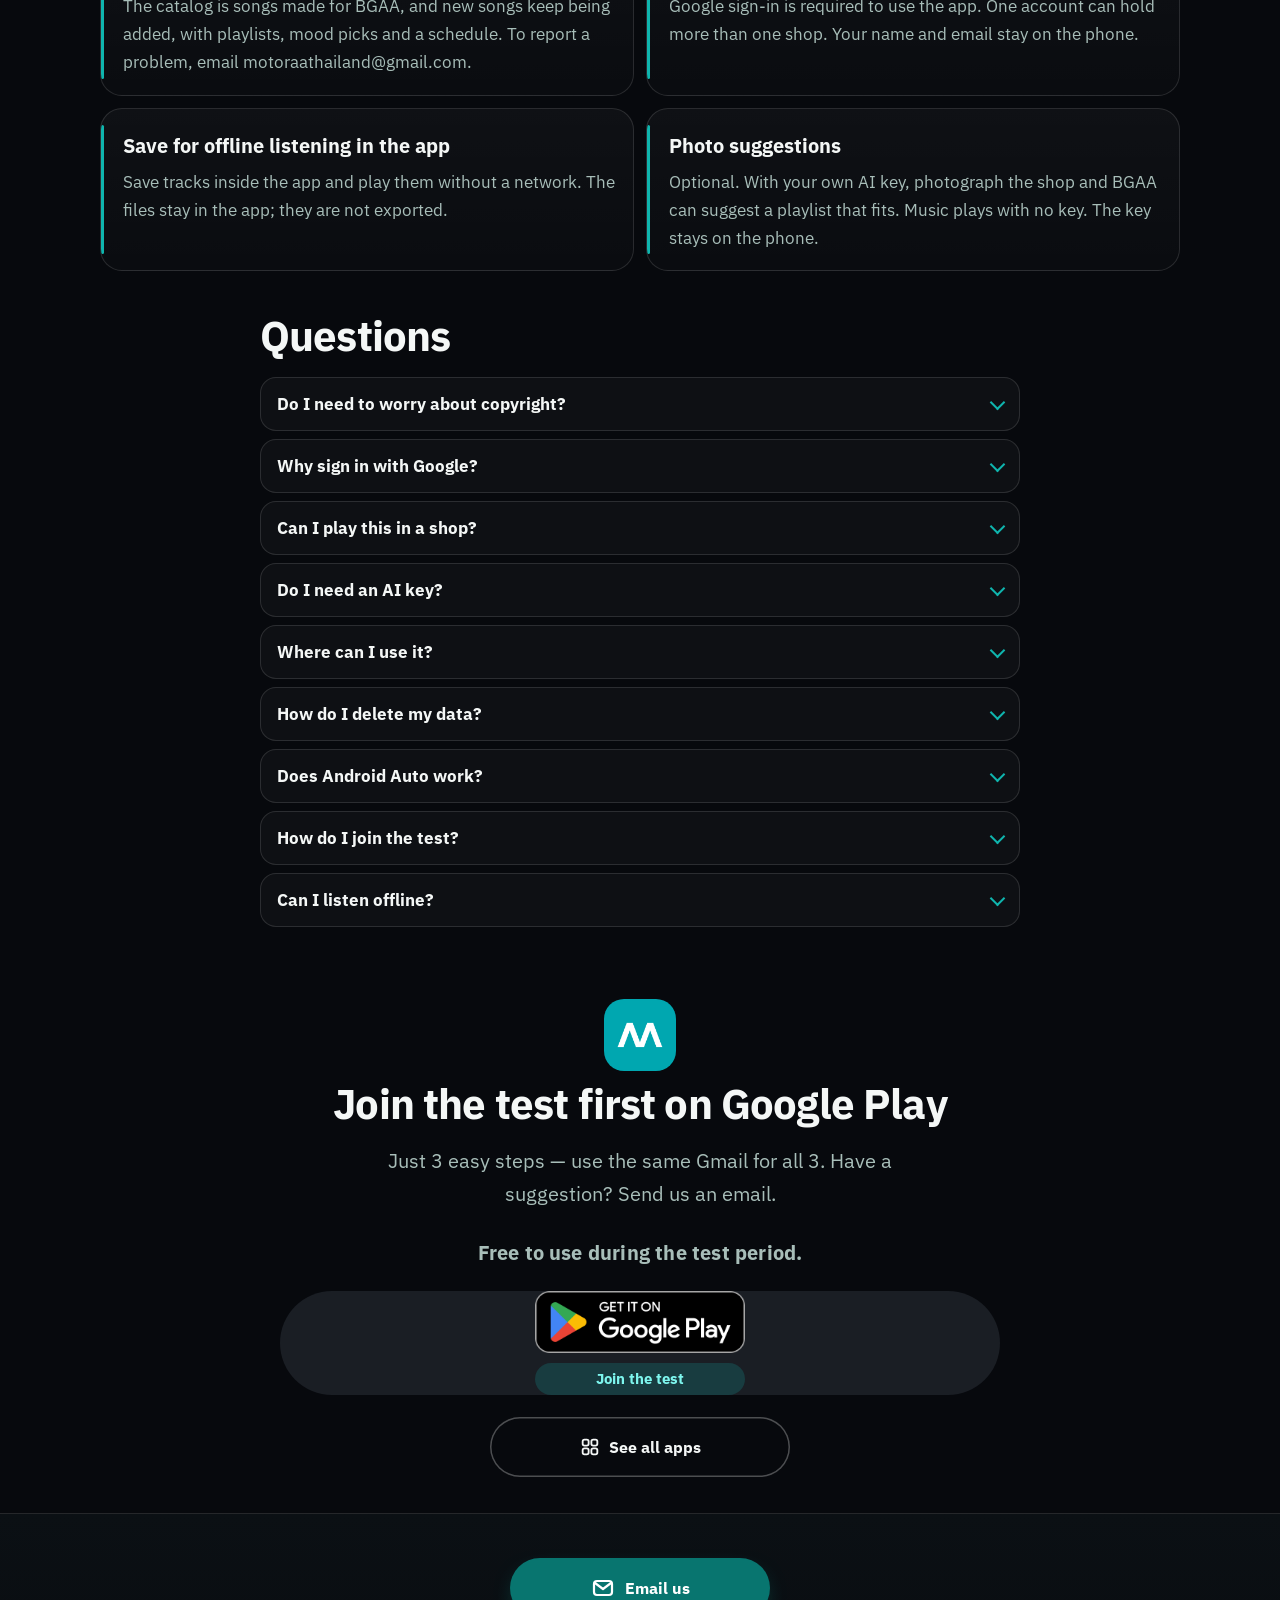
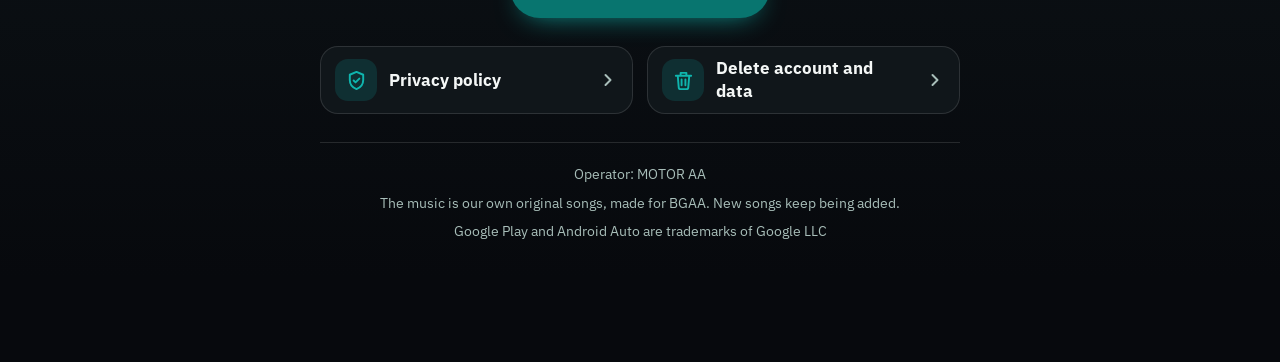
==== commit 8549f476: "Intro: drop App Store badges and iPhone coming-soon copy BGAA is not launching on the App Store. The" ====
--- a/index.html
+++ b/index.html
@@ -30,7 +30,7 @@
 <script>
 (function(){var L=['th','en','ko','zh','hi'],l='en',x=0,d=document.documentElement,s=null,m=null,a=[],p='',i;try{m=/[?&]lang=([a-z]{2})/i.exec(location.search)}catch(e){}try{s=localStorage.getItem('lang')}catch(e){}try{a=(navigator.languages&&navigator.languages.length)?navigator.languages:[navigator.language||'']}catch(e){}if(m&&L.indexOf(m[1].toLowerCase())>-1){l=m[1].toLowerCase();x=1}else if(s&&L.indexOf(s)>-1){l=s;x=1}else for(i=0;i<a.length;i++){p=String(a[i]||'').toLowerCase().split(/[-_]/)[0];if(L.indexOf(p)>-1){l=p;break}}window.__L=l;window.__LX=x;d.lang=l==='zh'?'zh-Hans':l;d.setAttribute('data-lang',l);if(l!=='th')d.classList.add('pl')})();
 </script>
-<link rel="stylesheet" href="css/site.css?v=537d34916c">
+<link rel="stylesheet" href="css/site.css?v=99e18312a8">
 <script type="application/ld+json">{"@context":"https://schema.org","@type":"SoftwareApplication","name":"BGAA","applicationCategory":"MultimediaApplication","operatingSystem":"Android","inLanguage":["th","en","ko","zh","hi"],"author":{"@type":"Organization","name":"MOTOR AA"},"url":"https://motoraathailand.github.io/bgaa-site/","description":"Android original songs for shops, cafés and driving. New songs keep being added. Google sign-in, shop-photo and mood picks, playlists, schedule, in-app offline save, crossfade and Android Auto."}</script>
 </head>
 <body data-page="index">
@@ -56,15 +56,14 @@
       <p class="lead" data-t="lead">เพลงต้น⁠ฉบับของเราที่ทำขึ้นสำหรับ BGAA มีเพลงใหม่เพิ่มอยู่เรื่อย ๆ เข้า⁠สู่⁠ระบบด้วย Google เลือกเพลงจากรูปร้านหรือบรรยากาศ ใช้เพลย์ลิสต์และตารางเวลา บันทึกฟังออฟไลน์ในแอป สลับเพลงด้วยครอสเฟด และเปิดจาก Android Auto ได้</p>
       <p class="free-test" data-t="freeTest">ใช้งานฟรีในช่วงทดสอบ</p>
       <div class="cta">
-        <div class="stores">
+        <div class="stores one">
           <div class="store"><a class="badge" href="join.html" data-int data-aria="gpAria" aria-label="Google Play — ร่วมทดสอบ"><img src="img/badges/gp-th.png" data-badge="gp" alt="" width="565" height="168" decoding="async"></a><span class="store-cap go" data-t="gpCap">ร่วมทดสอบ</span></div>
-          <div class="store"><span class="badge off" role="img" data-alt-label="asAria" aria-label="App Store — เร็ว ๆ นี้ (ยังไม่เปิด)"><img src="img/badges/as-th.svg" data-badge="as" alt="" width="565" height="168" decoding="async"></span><span class="store-cap soon" data-t="asCap">เร็ว ๆ นี้</span></div>
         </div>
         <div class="cta2 one">
           <a class="btn ghost lg apps" href="https://motoraathailand.github.io/th" data-apps><svg class="ai" viewBox="0 0 24 24" aria-hidden="true"><rect x="4" y="4" width="6.5" height="6.5" rx="2" fill="none" stroke="currentColor" stroke-width="2"/><rect x="13.5" y="4" width="6.5" height="6.5" rx="2" fill="none" stroke="currentColor" stroke-width="2"/><rect x="4" y="13.5" width="6.5" height="6.5" rx="2" fill="none" stroke="currentColor" stroke-width="2"/><rect x="13.5" y="13.5" width="6.5" height="6.5" rx="2" fill="none" stroke="currentColor" stroke-width="2"/></svg><span data-t="hub">ดูแอปทั้งหมด</span></a>
         </div>
       </div>
-      <p class="note" data-t="note">Android: ร่วม⁠ทดสอบบน Google Play · iPhone: เร็ว ๆ นี้</p>
+      <p class="note" data-t="note">Android: ร่วม⁠ทดสอบบน Google Play</p>
     </div>
     <div class="hero-vis">
       <div class="stage">
@@ -232,7 +231,7 @@
       <details><summary data-t="q2">ทำไมต้องเข้า⁠สู่⁠ระบบด้วย Google</summary><p data-t="a2">ต้องเข้า⁠สู่⁠ระบบ เพื่อระบุตัวคุณในแอป และให้บัญชีเดียวเก็บได้หลายร้าน รวมถึงเล่นเพลงต้น⁠ฉบับ ชื่อและอีเมลอยู่บนโทรศัพท์</p></details>
       <details><summary data-t="q3">เปิดในร้านได้ไหม</summary><p data-t="a3">เปิดในร้านได้ เพลงเหล่านี้เป็นเพลงต้น⁠ฉบับของเรา ที่ทำขึ้นสำหรับ BGAA สำหรับร้าน คาเฟ่ และการขับขี่ มีเพลงใหม่เพิ่มอยู่เรื่อย ๆ</p></details>
       <details><summary data-t="q4">ต้องมีคีย์ AI ไหม</summary><p data-t="a4">ไม่ต้อง เปิดเพลงได้โดยไม่มีคีย์ การแนะนำจากรูปเป็นทางเลือก และใช้คีย์ที่คุณใส่เอง (Google Gemini, Groq หรือ OpenRouter)</p></details>
-      <details><summary data-t="q5">ใช้ได้ที่ไหนบ้าง</summary><p data-t="a5">โทรศัพท์ Android ในทุกประเทศ การทดสอบไม่ได้จำกัดแค่ประเทศไทย ยังไม่มีแอปสำหรับ iPhone</p></details>
+      <details><summary data-t="q5">ใช้ได้ที่ไหนบ้าง</summary><p data-t="a5">โทรศัพท์ Android ในทุกประเทศ การทดสอบไม่ได้จำกัดแค่ประเทศไทย</p></details>
       <details><summary data-t="q6">ลบข้อมูลอย่างไร</summary><p data-t="a6">ในแอป: ฉัน → ลบข้อมูลทั้งหมดในโทรศัพท์นี้ แล้วออกจากระบบ จะถอนสิทธิ์บัญชี Google ที่ myaccount.google.com/permissions ก็ได้</p></details>
       <details><summary data-t="q7">Android Auto ใช้ได้ไหม</summary><p data-t="a7">รุ่นนี้รองรับสื่อ Android Auto สำหรับควบคุมการเล่นบนหน้าจอรถที่รองรับ Android Auto เป็นเครื่องหมายการค้าของ Google LLC</p></details>
       <details><summary data-t="q8">ร่วม⁠ทดสอบอย่างไร</summary><p data-t="a8">สามขั้นตอน ด้วย Gmail เดียวกัน: เข้ากลุ่ม Google Group, กดเป็นผู้ทดสอบ, แล้วติดตั้งจาก Google Play ถ้าเป็นไปได้ช่วยเก็บแอปไว้ 14 วัน</p></details>
@@ -248,9 +247,8 @@
     <p data-t="finalP">ทำเองได้ใน 3 ขั้นตอนง่าย ๆ (ใช้ Gmail เดียวกันทั้ง 3 ขั้นตอน) มีข้อเสนอแนะ? ส่งอีเมลหาเราได้เลย</p>
     <p class="free-test" data-t="freeTest">ใช้งานฟรีในช่วงทดสอบ</p>
     <div class="dl">
-        <div class="stores">
+        <div class="stores one">
           <div class="store"><a class="badge" href="join.html" data-int data-aria="gpAria" aria-label="Google Play — ร่วมทดสอบ"><img src="img/badges/gp-th.png" data-badge="gp" alt="" width="565" height="168" decoding="async"></a><span class="store-cap go" data-t="gpCap">ร่วมทดสอบ</span></div>
-          <div class="store"><span class="badge off" role="img" data-alt-label="asAria" aria-label="App Store — เร็ว ๆ นี้ (ยังไม่เปิด)"><img src="img/badges/as-th.svg" data-badge="as" alt="" width="565" height="168" decoding="async"></span><span class="store-cap soon" data-t="asCap">เร็ว ๆ นี้</span></div>
         </div>
     </div>
     <div class="cta2 one center">
@@ -271,16 +269,15 @@
     <div class="ft-fine">
       <p><span data-t="ftOp">ผู้ให้บริการ</span>: MOTOR AA</p>
       <p data-t="ftSrc">เพลงทั้งหมดเป็นเพลงต้น⁠ฉบับของเรา ที่ทำขึ้นสำหรับ BGAA มีเพลงใหม่เพิ่มอยู่เรื่อย ๆ</p>
-      <p class="ft-tm" data-t="ftTm">Google Play และ Android Auto เป็นเครื่องหมายการค้าของ Google LLC · Apple และ App Store เป็นเครื่องหมายการค้าของ Apple Inc.</p>
+      <p class="ft-tm" data-t="ftTm">Google Play และ Android Auto เป็นเครื่องหมายการค้าของ Google LLC</p>
     </div>
   </div>
 </footer>
-<div class="dlbar" id="stick"><div class="dlbar-in">
+<div class="dlbar" id="stick"><div class="dlbar-in one">
   <a class="dlb" href="join.html" data-int data-aria="gpAria" aria-label="Google Play — ร่วมทดสอบ"><img src="img/badges/gp-th.png" data-badge="gp" alt="" width="565" height="168" decoding="async"></a>
-  <span class="dlb dlb-off" role="img" data-alt-label="asAria" aria-label="App Store — เร็ว ๆ นี้ (ยังไม่เปิด)"><img src="img/badges/as-th.svg" data-badge="as" alt="" width="565" height="168" decoding="async"><em class="dlb-tag" data-t="asCap">เร็ว ๆ นี้</em></span>
 </div></div>
 <button type="button" class="totop" id="totop" hidden data-alt-label="totop" aria-label="กลับไปด้านบน"><svg viewBox="0 0 24 24" aria-hidden="true"><path d="M6 14l6-6 6 6" fill="none" stroke="currentColor" stroke-width="2.4" stroke-linecap="round" stroke-linejoin="round"/></svg></button>
-<script src="js/strings.js?v=f8e7339757"></script>
-<script src="js/site.js?v=23ca072d0c"></script>
+<script src="js/strings.js?v=76c5410b25"></script>
+<script src="js/site.js?v=902792c25f"></script>
 </body>
 </html>
--- a/css/site.css
+++ b/css/site.css
@@ -374,8 +374,9 @@
 
 .sr{position:absolute;width:1px;height:1px;padding:0;margin:-1px;overflow:hidden;clip:rect(0,0,0,0);white-space:nowrap;border:0}
 
-/* Official store badges: 565:168 box, equal chips one line (nammanthuk 7af1698 / dd44165). Dark theme only. */
+/* Official store badges: 565:168 box. Single Play badge with a status chip underneath. Dark theme only. */
 .stores{display:grid;grid-template-columns:repeat(2,minmax(0,210px));gap:12px 14px;align-items:start;width:100%;max-width:434px}
+.stores.one{grid-template-columns:minmax(0,210px);max-width:210px}
 .stores.center,.final .stores{justify-content:center;margin:0 auto}
 .store{display:flex;flex-direction:column;align-items:center;gap:10px;min-width:0}
 .badge{display:block;width:100%;position:relative;padding:0;border-radius:12px;transition:transform .2s var(--ease)}
@@ -413,6 +414,8 @@
 .dlbar{position:fixed;left:0;right:0;bottom:0;z-index:45;padding:10px max(12px,env(safe-area-inset-right)) calc(10px + env(safe-area-inset-bottom)) max(12px,env(safe-area-inset-left));background:rgba(7,9,13,.96);-webkit-backdrop-filter:saturate(1.4) blur(14px);backdrop-filter:saturate(1.4) blur(14px);border-top:1px solid var(--line);box-shadow:0 -10px 28px -16px rgba(0,0,0,.6);-webkit-transform:translateY(110%);transform:translateY(110%);transition:transform .4s var(--ease)}
 .dlbar.show{-webkit-transform:none;transform:none}
 .dlbar-in{display:flex;flex-direction:row;flex-wrap:nowrap;align-items:center;gap:10px;max-width:440px;margin:0 auto}
+.dlbar-in.one{max-width:210px;justify-content:center}
+.dlbar-in.one .dlb{flex:1 1 auto;width:auto}
 .dlb{position:relative;display:block;flex:1 1 0;width:0;min-width:0;margin:0;padding:0;border-radius:10px;text-decoration:none;-webkit-tap-highlight-color:transparent}
 .dlb::before{content:"";display:block;padding-top:calc(168 / 565 * 100%)}
 .dlb img{position:absolute;top:0;left:0;width:100%;height:100%;object-fit:contain;display:block}
